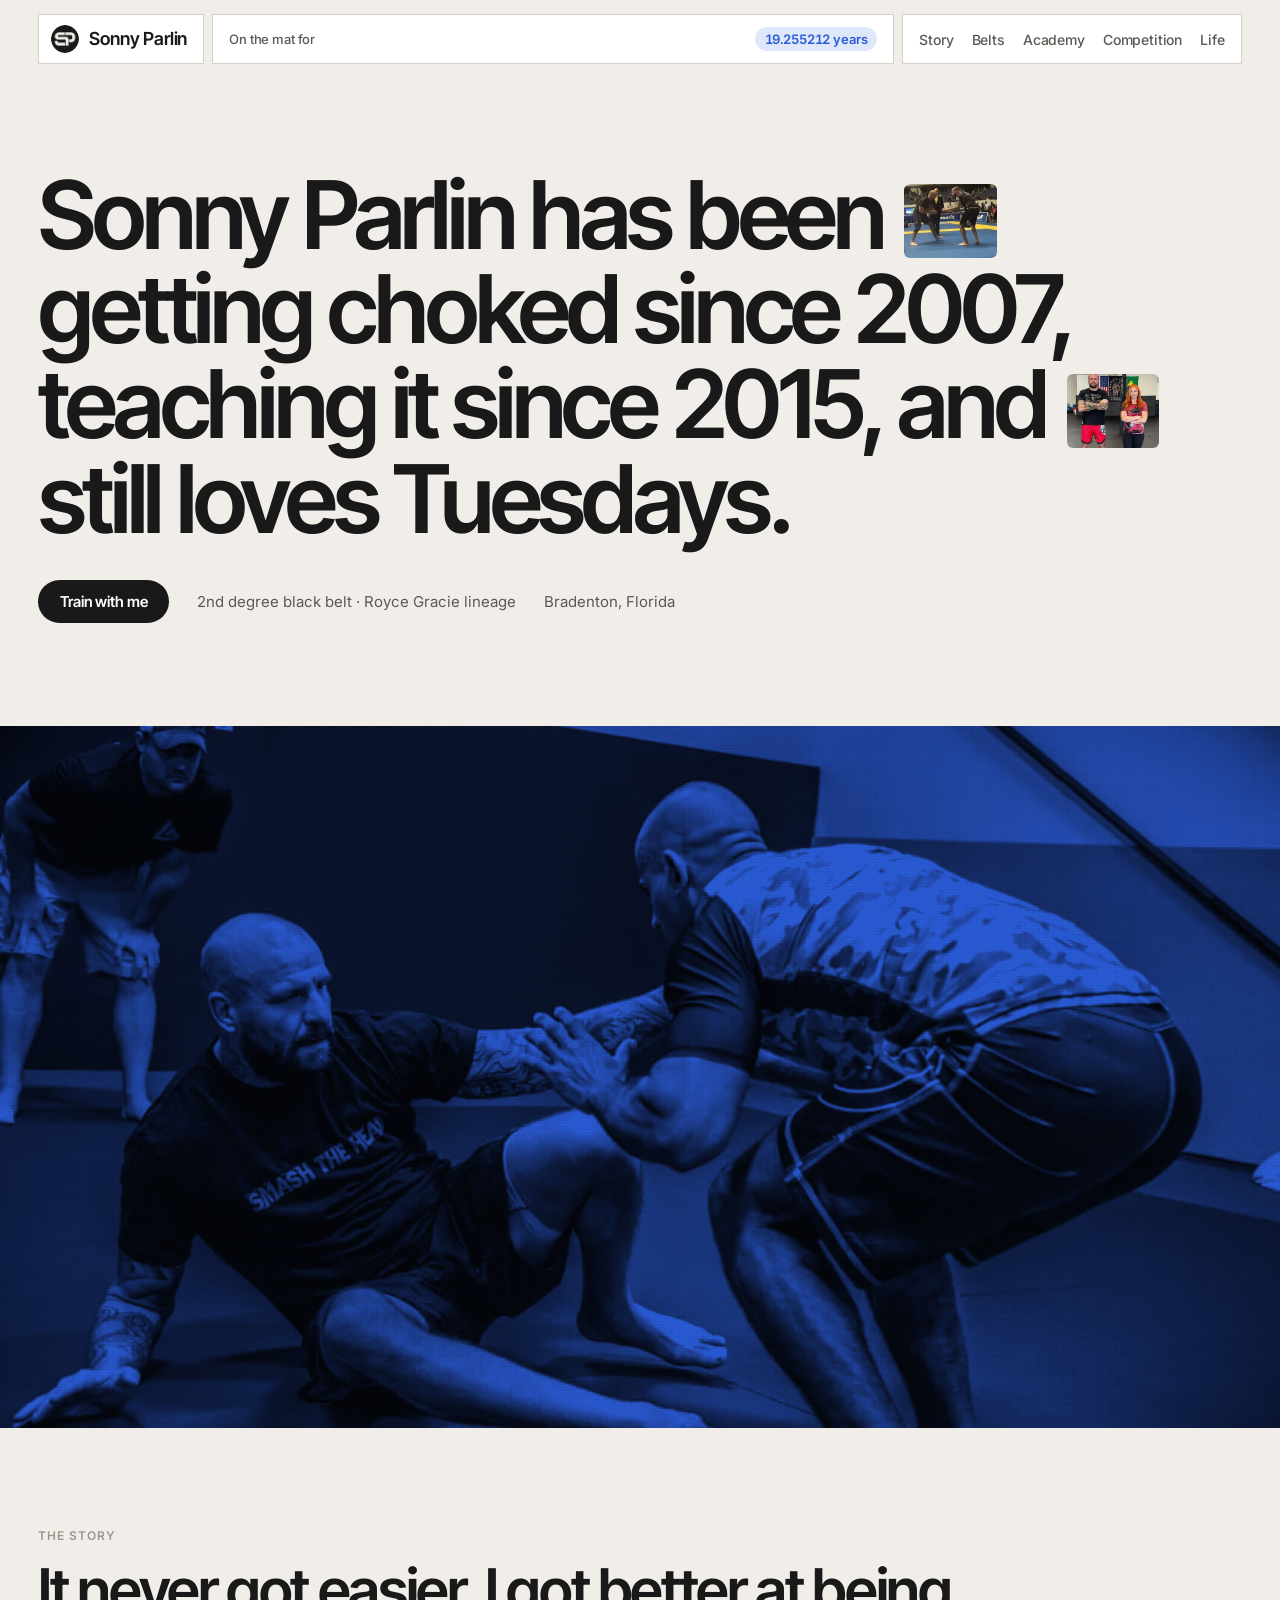
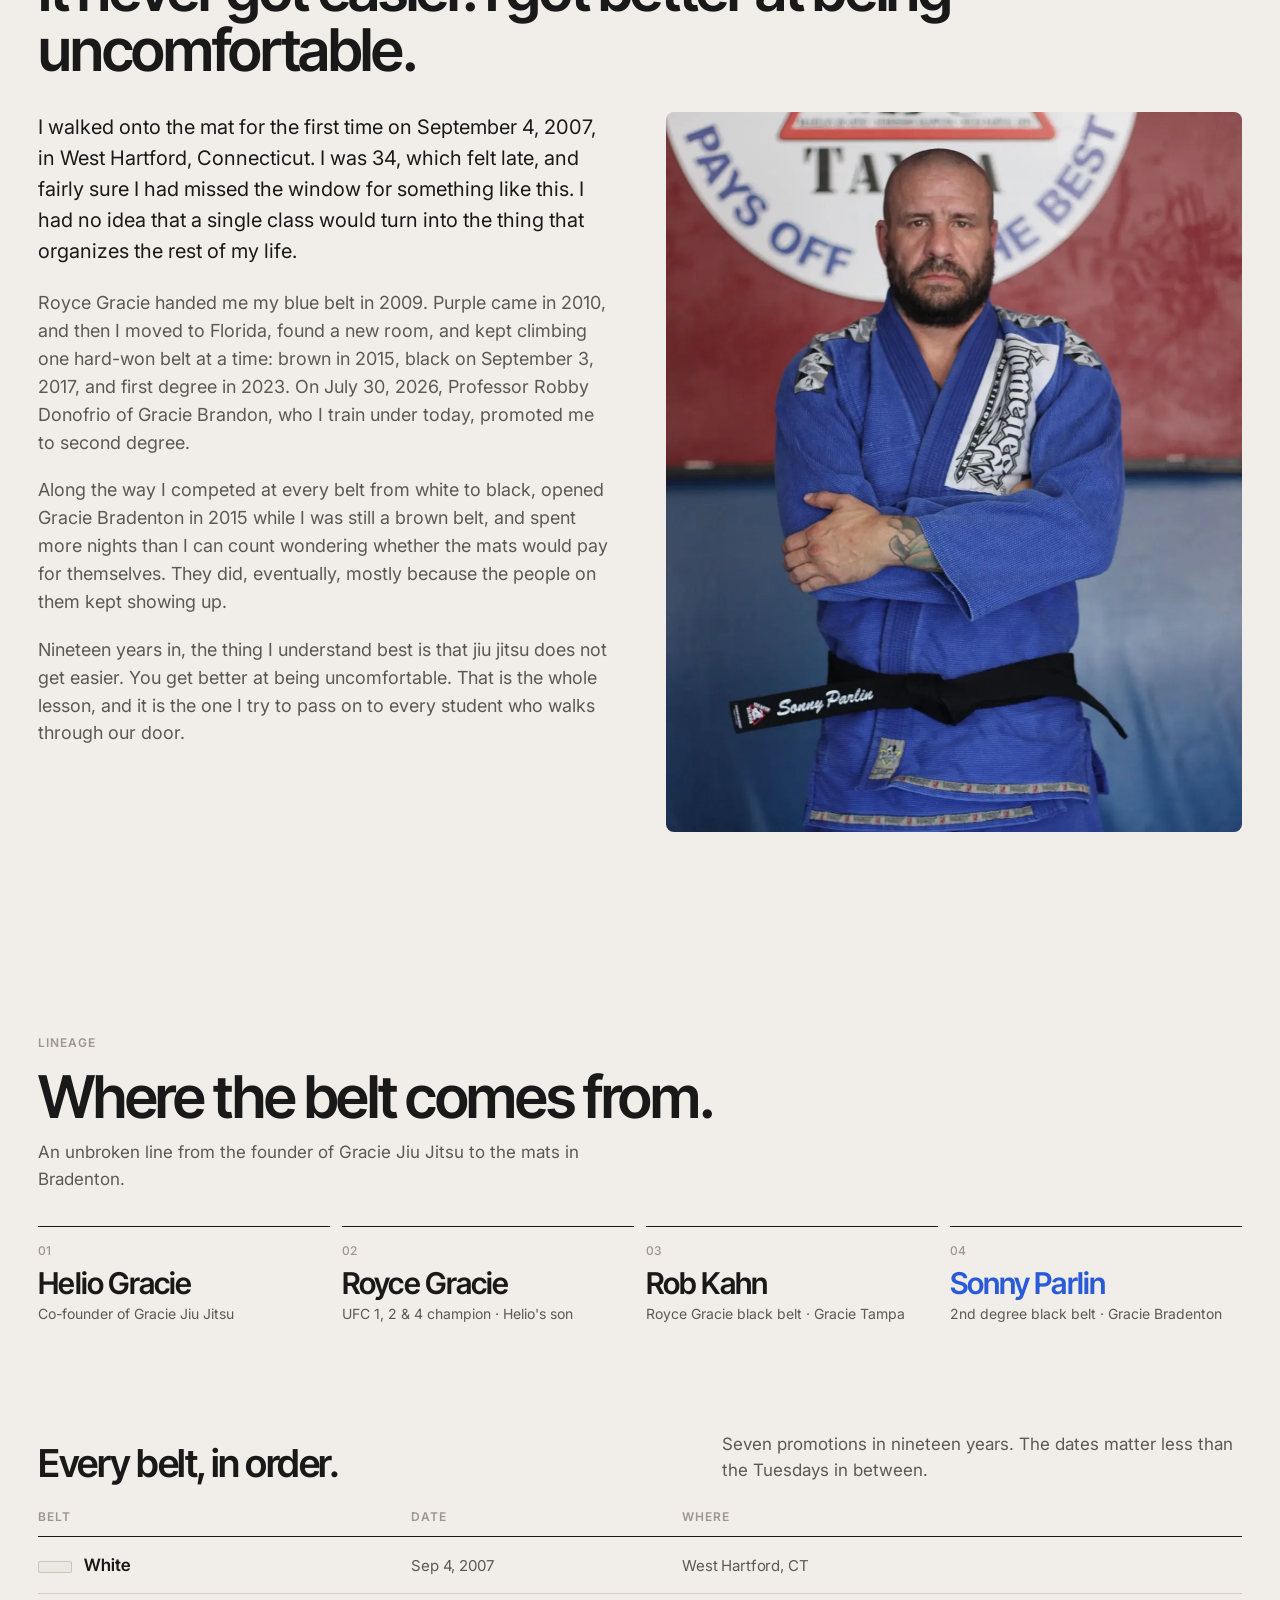
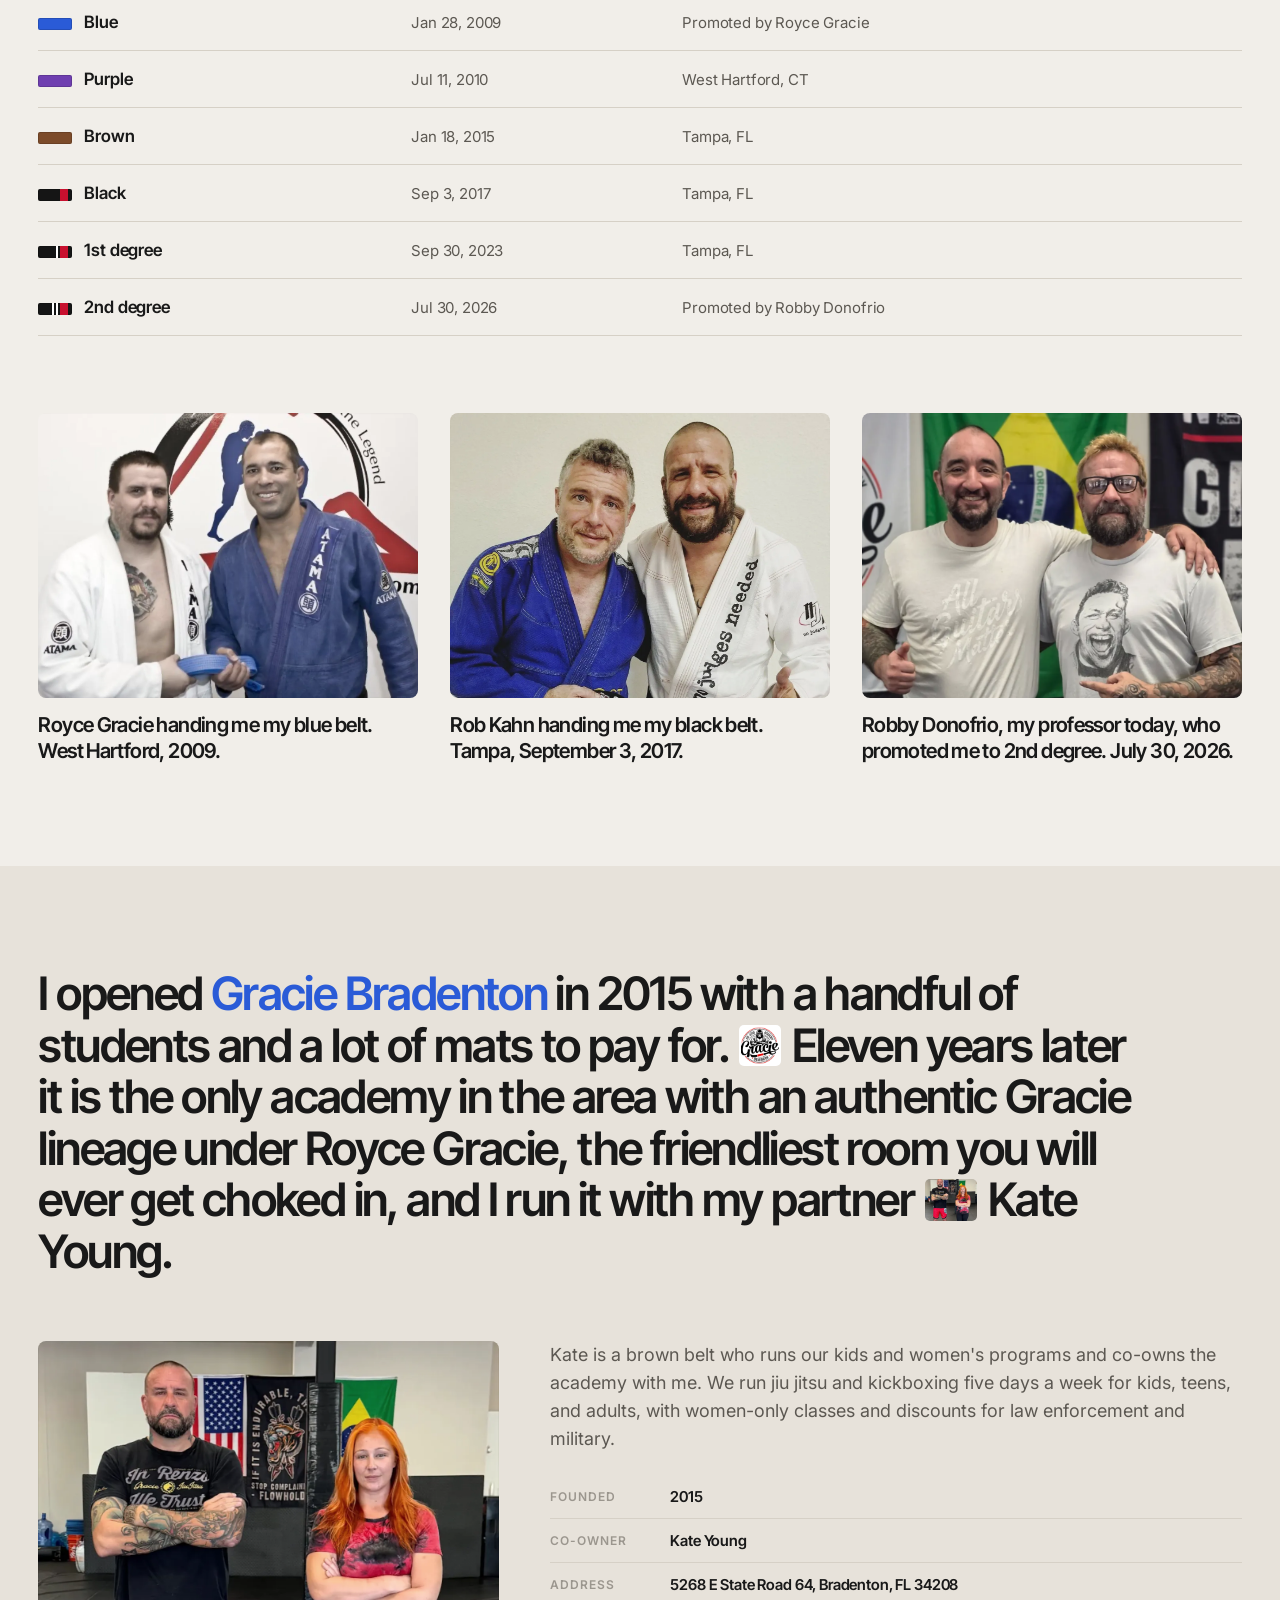
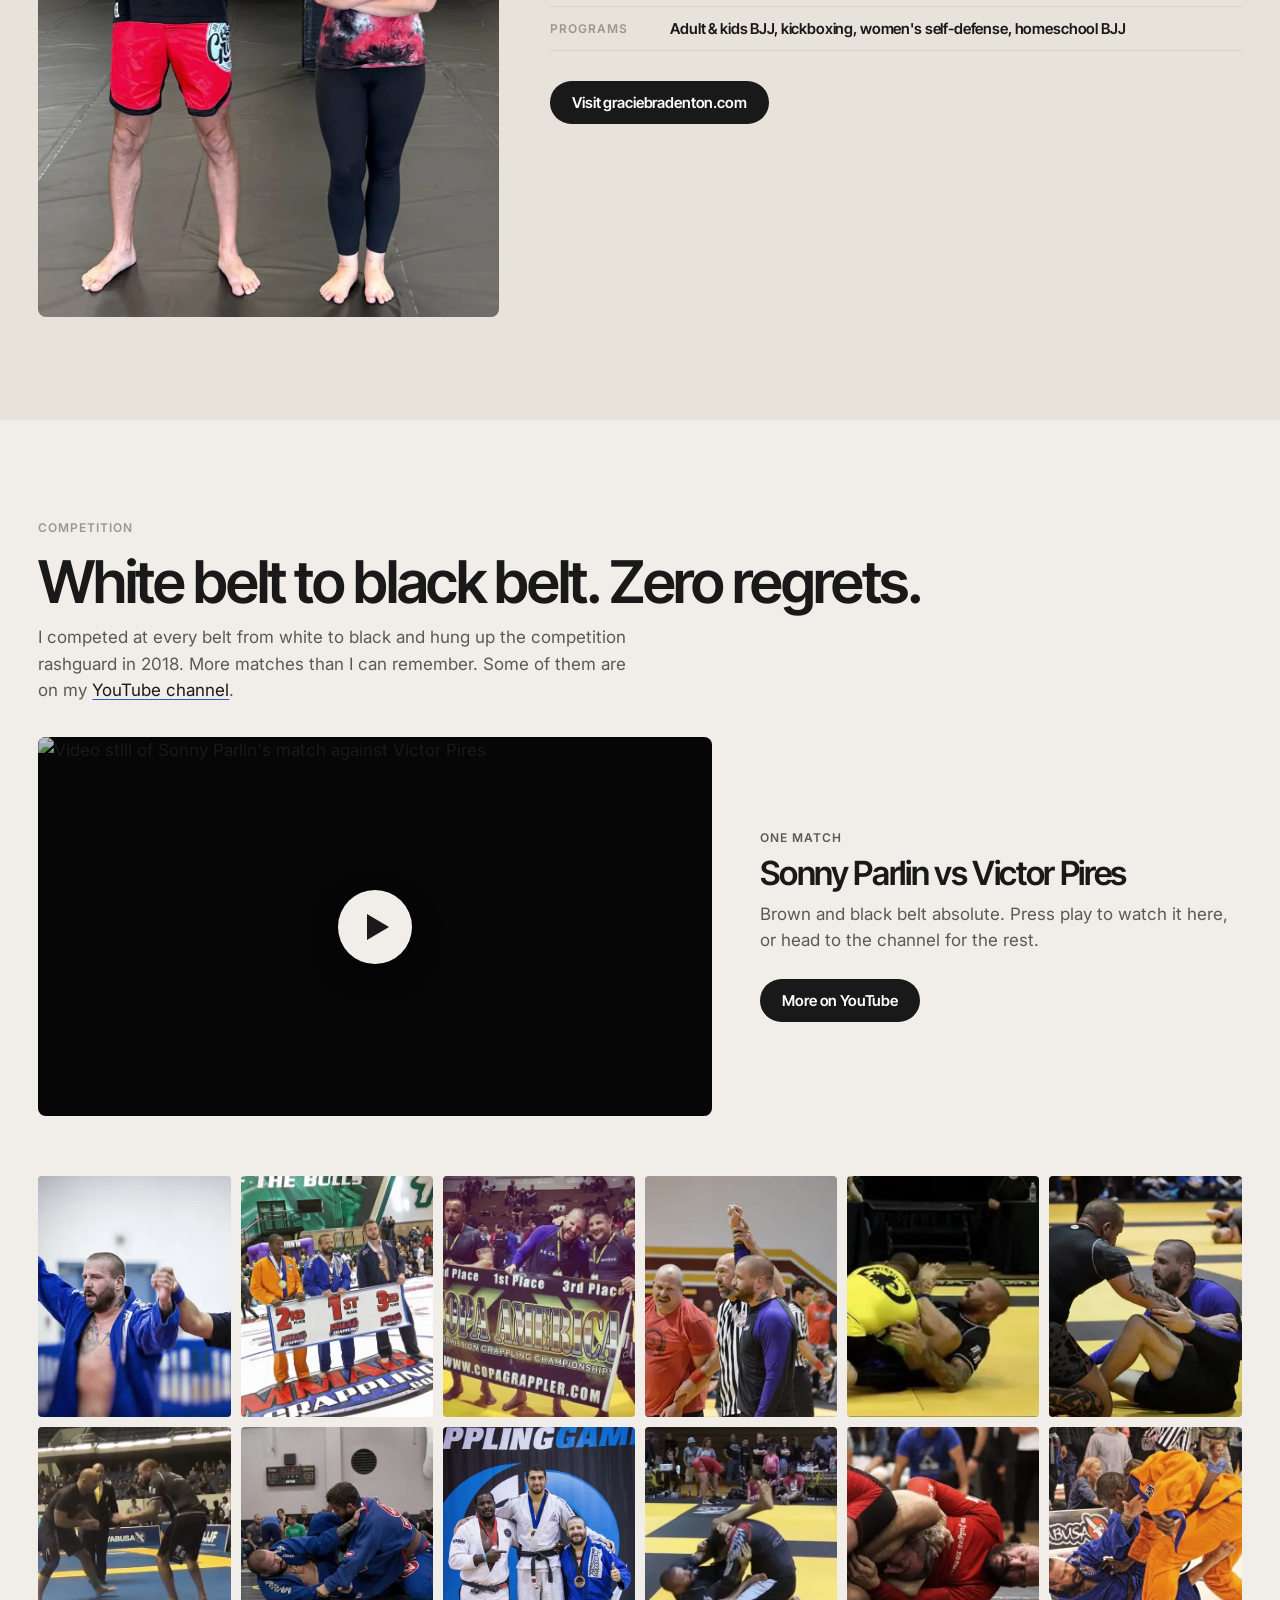
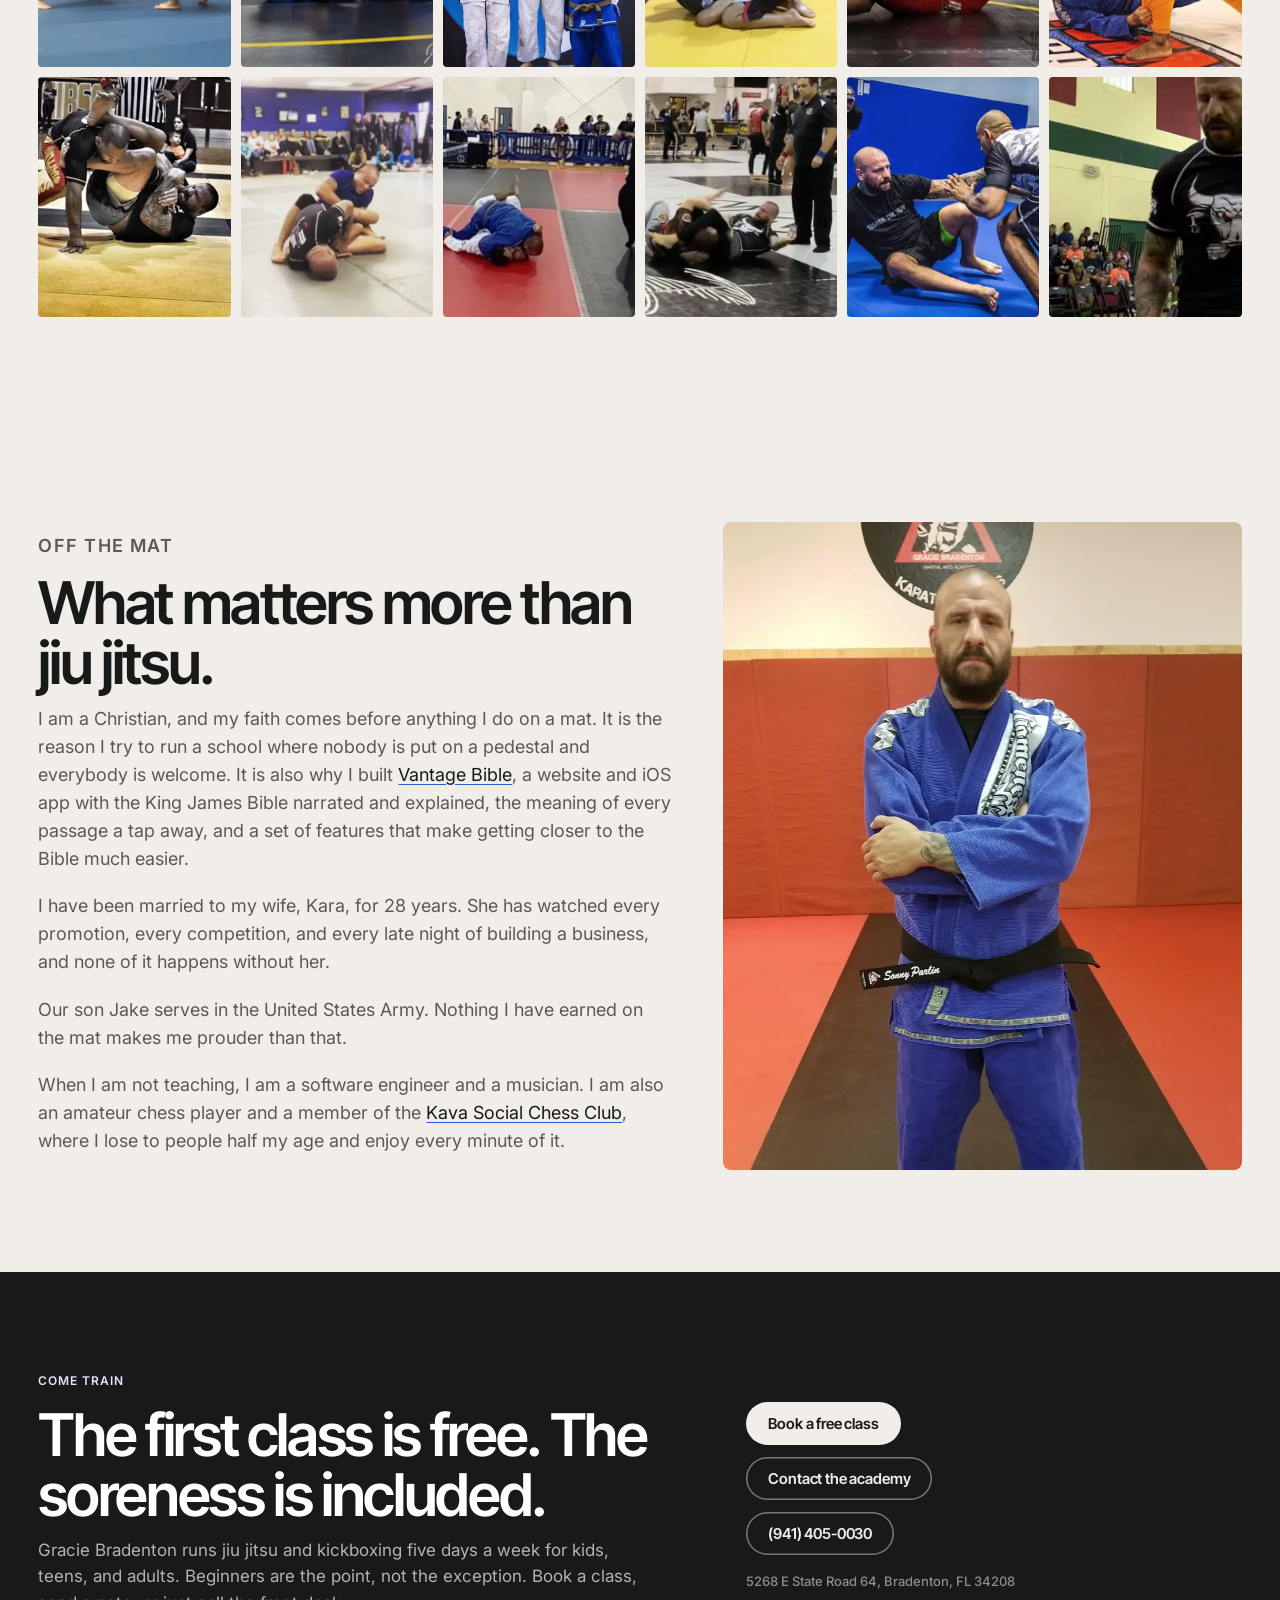
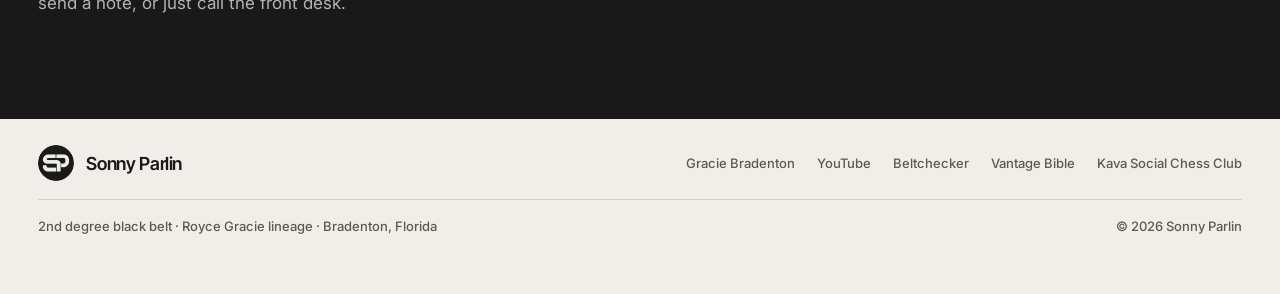
==== index.html @ 1a2be75c "Name Kara in the life section Co-Authored-By: Claude Fable 5.1 <noreply@anthropic.com>" ====
<!DOCTYPE html>
<html lang="en">
<head>
  <meta charset="UTF-8">
  <meta name="viewport" content="width=device-width, initial-scale=1.0">
  <title>Sonny Parlin</title>
  <meta name="description" content="Sonny Parlin, 2nd degree Brazilian Jiu Jitsu black belt in the Royce Gracie lineage, founder of Gracie Bradenton.">
  <meta property="og:type" content="website">
  <meta property="og:url" content="https://sonnyparlin.com/">
  <meta property="og:title" content="Sonny Parlin">
  <meta property="og:description" content="2nd degree BJJ black belt in the Royce Gracie lineage. Founder of Gracie Bradenton.">
  <meta property="og:image" content="https://sonnyparlin.com/img/og-image.png">
  <meta property="og:image:width" content="1200">
  <meta property="og:image:height" content="630">
  <meta property="og:image:alt" content="SP monogram logo">
  <meta name="twitter:card" content="summary_large_image">
  <meta name="twitter:title" content="Sonny Parlin">
  <meta name="twitter:description" content="2nd degree BJJ black belt in the Royce Gracie lineage. Founder of Gracie Bradenton.">
  <meta name="twitter:image" content="https://sonnyparlin.com/img/og-image.png">
  <meta name="theme-color" content="#f1eee9">
  <link rel="canonical" href="https://sonnyparlin.com/">
  <link rel="icon" href="favicon.ico" sizes="32x32">
  <link rel="icon" type="image/png" sizes="32x32" href="img/sp-logo-32.png">
  <link rel="icon" type="image/png" sizes="192x192" href="img/sp-logo-192.png">
  <link rel="apple-touch-icon" sizes="180x180" href="img/sp-logo-180.png">
  <link rel="preconnect" href="https://fonts.googleapis.com">
  <link rel="preconnect" href="https://fonts.gstatic.com" crossorigin>
  <link href="https://fonts.googleapis.com/css2?family=Inter+Tight:wght@500;600;700&family=Inter:wght@400;500;600&display=swap" rel="stylesheet">
  <script type="application/ld+json">
  {
    "@context": "https://schema.org",
    "@type": "Person",
    "name": "Sonny Parlin",
    "url": "https://sonnyparlin.com/",
    "image": "https://sonnyparlin.com/img/portrait-gi-tampa.jpg",
    "jobTitle": "Brazilian Jiu Jitsu black belt and head instructor",
    "description": "2nd degree Brazilian Jiu Jitsu black belt in the Royce Gracie lineage, founder of Gracie Bradenton, software engineer, musician.",
    "address": { "@type": "PostalAddress", "addressLocality": "Bradenton", "addressRegion": "FL", "addressCountry": "US" },
    "worksFor": { "@type": "SportsActivityLocation", "name": "Gracie Bradenton", "url": "https://graciebradenton.com/", "address": { "@type": "PostalAddress", "streetAddress": "5268 E State Road 64", "addressLocality": "Bradenton", "addressRegion": "FL", "postalCode": "34208", "addressCountry": "US" } },
    "knowsAbout": ["Brazilian Jiu Jitsu", "Gracie Jiu Jitsu", "Self-defense", "Software engineering", "Chess"],
    "sameAs": ["https://www.youtube.com/sonnyparlin", "https://www.beltchecker.com/profile.php?id=3134", "https://graciebradenton.com/", "https://vantagebible.com/", "https://github.com/sonnyparlin"]
  }
  </script>
  <link rel="stylesheet" href="style.css">
</head>
<body>
<a class="skip" href="#story">Skip to content</a>

<header class="nav">
  <a href="#top" class="cell name"><img class="mark" src="img/sp-logo.png" alt="" width="28" height="28">Sonny Parlin</a>
  <div class="cell live"><b>On the mat for</b><span id="live" data-since="2007-09-04">19 years</span></div>
  <nav class="cell menu" aria-label="Sections">
    <a href="#story" data-sec="story">Story</a>
    <a href="#lineage" data-sec="lineage">Belts</a>
    <a href="#academy" data-sec="academy">Academy</a>
    <a href="#competition" data-sec="competition">Competition</a>
    <a href="#life" data-sec="life">Life</a>
  </nav>
</header>

<main id="top">

  <!-- HERO -->
  <section class="wrap hero">
    <h1>
      Sonny Parlin has been
      <img class="inl" src="img/thumbs/inline-comp-ibjjf-standing.webp" alt="" aria-hidden="true">
      getting choked since 2007, teaching it since 2015, and
      <img class="inl" src="img/thumbs/inline-sonny-kate.webp" alt="" aria-hidden="true" style="object-position:50% 20%">
      still loves Tuesdays.
    </h1>
    <div class="meta">
      <a class="pill" href="https://graciebradenton.com" target="_blank" rel="noopener">Train with me</a>
      <span>2nd degree black belt · Royce Gracie lineage</span>
      <span>Bradenton, Florida</span>
    </div>
  </section>

  <!-- WASH -->
  <div class="wash">
    <picture>
      <source srcset="img/webp/comp-seated-guard-drill.webp" type="image/webp">
      <img src="img/comp-seated-guard-drill.jpg" alt="Sonny Parlin playing seated guard against a standing training partner on blue mats">
    </picture>
  </div>

  <!-- STORY -->
  <section id="story" class="wrap sec story">
    <div class="story-head">
      <p class="kicker">The story</p>
      <h2>It never got easier. I got better at being uncomfortable.</h2>
    </div>
    <div class="story-body">
      <p>
        I walked onto the mat for the first time on September 4, 2007, in West Hartford, Connecticut.
        I was 34, which felt late, and fairly sure I had missed the window for something like this.
        I had no idea that a single class would turn into the thing that organizes the rest of my life.
      </p>
      <p>
        Royce Gracie handed me my blue belt in 2009. Purple came in 2010, and then I moved to Florida,
        found a new room, and kept climbing one hard-won belt at a time: brown in 2015, black on September 3, 2017,
        and first degree in 2023. On July 30, 2026, Professor Robby Donofrio of Gracie Brandon, who I train under today,
        promoted me to second degree.
      </p>
      <p>
        Along the way I competed at every belt from white to black, opened Gracie Bradenton in 2015 while I was still
        a brown belt, and spent more nights than I can count wondering whether the mats would pay for themselves.
        They did, eventually, mostly because the people on them kept showing up.
      </p>
      <p>
        Nineteen years in, the thing I understand best is that jiu jitsu does not get easier. You get better at being
        uncomfortable. That is the whole lesson, and it is the one I try to pass on to every student who walks through our door.
      </p>
    </div>
    <figure class="story-photo">
      <picture>
        <source srcset="img/webp/portrait-gi-tampa.webp" type="image/webp">
        <img src="img/portrait-gi-tampa.jpg" alt="Sonny Parlin standing in a blue gi with arms crossed, wearing a black belt embroidered with his name" loading="lazy">
      </picture>
    </figure>
  </section>

  <!-- LINEAGE + BELTS -->
  <section id="lineage" class="wrap sec">
    <p class="kicker">Lineage</p>
    <h2>Where the belt comes from.</h2>
    <p class="lead">An unbroken line from the founder of Gracie Jiu Jitsu to the mats in Bradenton.</p>
    <ol class="chain">
      <li><span class="n">01</span><b>Helio Gracie</b><span>Co-founder of Gracie Jiu Jitsu</span></li>
      <li><span class="n">02</span><b>Royce Gracie</b><span>UFC 1, 2 &amp; 4 champion · Helio's son</span></li>
      <li><span class="n">03</span><b>Rob Kahn</b><span>Royce Gracie black belt · Gracie Tampa</span></li>
      <li class="me"><span class="n">04</span><b>Sonny Parlin</b><span>2nd degree black belt · Gracie Bradenton</span></li>
    </ol>

    <div class="belts">
      <div class="belts-head">
        <h3>Every belt, in order.</h3>
        <p>Seven promotions in nineteen years. The dates matter less than the Tuesdays in between.</p>
      </div>
      <table class="tbl">
        <thead><tr><th>Belt</th><th>Date</th><th class="hide">Where</th></tr></thead>
        <tbody>
          <tr><td><i class="sw" style="background:#ebe8e1"></i>White</td><td class="dim">Sep 4, 2007</td><td class="dim hide">West Hartford, CT</td></tr>
          <tr><td><i class="sw" style="background:#2a5bd7"></i>Blue</td><td class="dim">Jan 28, 2009</td><td class="dim hide">Promoted by Royce Gracie</td></tr>
          <tr><td><i class="sw" style="background:#6f3fb0"></i>Purple</td><td class="dim">Jul 11, 2010</td><td class="dim hide">West Hartford, CT</td></tr>
          <tr><td><i class="sw" style="background:#7c4b2a"></i>Brown</td><td class="dim">Jan 18, 2015</td><td class="dim hide">Tampa, FL</td></tr>
          <tr><td><i class="sw k" style="background:#151515"></i>Black</td><td class="dim">Sep 3, 2017</td><td class="dim hide">Tampa, FL</td></tr>
          <tr><td><i class="sw k k1" style="background:#151515"></i>1st degree</td><td class="dim">Sep 30, 2023</td><td class="dim hide">Tampa, FL</td></tr>
          <tr><td><i class="sw k k2" style="background:#151515"></i>2nd degree</td><td class="dim">Jul 30, 2026</td><td class="dim hide">Promoted by Robby Donofrio</td></tr>
        </tbody>
      </table>
    </div>

    <div class="profs">
      <figure class="prof">
        <picture>
          <source srcset="img/webp/royce-blue-belt.webp" type="image/webp">
          <img src="img/royce-blue-belt.jpg" alt="A young Sonny Parlin in a white gi receiving his blue belt from Royce Gracie" loading="lazy">
        </picture>
        <figcaption>Royce Gracie handing me my blue belt. West Hartford, 2009.</figcaption>
      </figure>
      <figure class="prof">
        <picture>
          <source srcset="img/webp/rob-black-belt.webp" type="image/webp">
          <img src="img/rob-black-belt.jpg" alt="Rob Kahn in a blue gi handing Sonny Parlin his black belt" loading="lazy" decoding="async" style="object-position:50% 0%">
        </picture>
        <figcaption>Rob Kahn handing me my black belt. Tampa, September 3, 2017.</figcaption>
      </figure>
      <figure class="prof">
        <picture>
          <source srcset="img/webp/black-belts.webp" type="image/webp">
          <img src="img/black-belts.jpg" alt="Sonny Parlin with his professor, Robby Donofrio, in front of a Brazilian flag" loading="lazy" decoding="async" style="object-position:50% 6%">
        </picture>
        <figcaption>Robby Donofrio, my professor today, who promoted me to 2nd degree. July 30, 2026.</figcaption>
      </figure>
    </div>
  </section>

  <!-- ACADEMY -->
  <section id="academy" class="wrap sec academy">
    <p class="big">
      I opened <em>Gracie Bradenton</em> in 2015 with a handful of students and a lot of mats to pay for.
      <img class="inl logo" src="img/gracie-bradenton-logo.png" alt="Gracie Bradenton logo">
      Eleven years later it is the only academy in the area with an authentic Gracie lineage under Royce Gracie,
      the friendliest room you will ever get choked in, and I run it with my partner
      <img class="inl" src="img/thumbs/inline-sonny-kate.webp" alt="" aria-hidden="true" style="object-position:72% 20%">
      Kate Young.
    </p>
    <div class="academy-grid">
      <figure class="academy-photo">
        <picture>
          <source srcset="img/webp/sonny-kate.webp" type="image/webp">
          <img src="img/sonny-kate.jpg" alt="Sonny Parlin and Kate Young standing with arms crossed on the mats at Gracie Bradenton" loading="lazy">
        </picture>
      </figure>
      <div class="academy-copy">
        <p>
          Kate is a brown belt who runs our kids and women's programs and co-owns the academy with me.
          We run jiu jitsu and kickboxing five days a week for kids, teens, and adults,
          with women-only classes and discounts for law enforcement and military.
        </p>
        <table class="tbl facts">
          <tbody>
            <tr><td class="dim">Founded</td><td>2015</td></tr>
            <tr><td class="dim">Co-owner</td><td>Kate Young</td></tr>
            <tr><td class="dim">Address</td><td>5268 E State Road 64, Bradenton, FL 34208</td></tr>
            <tr><td class="dim">Programs</td><td>Adult &amp; kids BJJ, kickboxing, women's self-defense, homeschool BJJ</td></tr>
          </tbody>
        </table>
        <a class="pill" href="https://graciebradenton.com" target="_blank" rel="noopener">Visit graciebradenton.com</a>
      </div>
    </div>
  </section>

  <!-- COMPETITION -->
  <section id="competition" class="wrap sec">
    <p class="kicker">Competition</p>
    <h2>White belt to black belt. Zero regrets.</h2>
    <p class="lead">
      I competed at every belt from white to black and hung up the competition rashguard in 2018.
      More matches than I can remember. Some of them are on my
      <a href="https://www.youtube.com/sonnyparlin" target="_blank" rel="noopener">YouTube channel</a>.
    </p>
    <div class="match">
      <div class="video" data-id="6ORyGXbrQuU">
        <img src="https://i.ytimg.com/vi/6ORyGXbrQuU/hqdefault.jpg" alt="Video still of Sonny Parlin's match against Victor Pires" loading="lazy" decoding="async">
        <button class="play" type="button" aria-label="Play: Sonny Parlin vs Victor Pires"><span></span></button>
      </div>
      <div class="match-copy">
        <p class="kicker">One match</p>
        <h3>Sonny Parlin vs Victor Pires</h3>
        <p>Brown and black belt absolute. Press play to watch it here, or head to the channel for the rest.</p>
        <a class="pill" href="https://www.youtube.com/sonnyparlin" target="_blank" rel="noopener">More on YouTube</a>
      </div>
    </div>
    <div class="cards">
      <button class="card" data-full="img/comp-gi-win.jpg"><img src="img/thumbs/comp-gi-win.webp" alt="Sonny Parlin raising both arms as the referee lifts his hand after a gi match win" loading="lazy" decoding="async" style="object-position:35% 30%"></button>
      <button class="card" data-full="img/comp-first-place.jpg"><img src="img/thumbs/comp-first-place.webp" alt="Sonny Parlin standing in first place on the podium at an MMAC Grappling tournament in a blue gi" loading="lazy" decoding="async" style="object-position:48% 30%"></button>
      <button class="card" data-full="img/comp-copa-banner.jpg"><img src="img/thumbs/comp-copa-banner.webp" alt="Sonny Parlin in first place holding the Copa America Submission Grappling Championships banner with the other medalists" loading="lazy" decoding="async" style="object-position:50% 40%"></button>
      <button class="card" data-full="img/comp-hand-raised.jpg"><img src="img/thumbs/comp-hand-raised.webp" alt="Referee raising Sonny Parlin's hand after a win" loading="lazy"></button>
      <button class="card" data-full="img/comp-flo-stream.jpg"><img src="img/thumbs/comp-flo-stream.webp" alt="Broadcast still of Sonny Parlin grappling at the Grappling Pro Championship" loading="lazy" decoding="async" style="object-position:72% 50%"></button>
      <button class="card" data-full="img/comp-seated-guard.jpg"><img src="img/thumbs/comp-seated-guard.webp" alt="Sonny Parlin playing seated guard against a standing opponent" loading="lazy"></button>
      <button class="card" data-full="img/comp-ibjjf-standing.jpg"><img src="img/thumbs/comp-ibjjf-standing.webp" alt="Sonny Parlin squaring up with an opponent at an IBJJF no-gi tournament" loading="lazy"></button>
      <button class="card" data-full="img/comp-gi-match.jpg"><img src="img/thumbs/comp-gi-match.webp" alt="Gi match with both competitors in blue gis" loading="lazy"></button>
      <button class="card" data-full="img/comp-podium.jpg"><img src="img/thumbs/comp-podium.webp" alt="Sonny Parlin on the podium with a bronze medal at the Grappling Games, giving a thumbs up in a blue gi" loading="lazy" decoding="async" style="object-position:70% 25%"></button>
      <button class="card" data-full="img/comp-copa-guard.jpg"><img src="img/thumbs/comp-copa-guard.webp" alt="Sonny Parlin attacking from guard at the Copa Grappling tournament" loading="lazy"></button>
      <button class="card" data-full="img/comp-barra-scramble.jpg"><img src="img/thumbs/comp-barra-scramble.webp" alt="Sonny Parlin in a red rashguard locked up in a scramble with a Gracie Barra competitor" loading="lazy" decoding="async" style="object-position:86% 55%"></button>
      <button class="card" data-full="img/comp-gi-orange-guard.jpg"><img src="img/thumbs/comp-gi-orange-guard.webp" alt="Sonny Parlin in a blue gi playing guard against an opponent in an orange gi" loading="lazy" decoding="async" style="object-position:35% 60%"></button>
      <button class="card" data-full="img/comp-lake-gibson-guard.jpg"><img src="img/thumbs/comp-lake-gibson-guard.webp" alt="Sonny Parlin attacking from guard in a no-gi match at Lake Gibson" loading="lazy" decoding="async" style="object-position:50% 45%"></button>
      <button class="card" data-full="img/comp-in-house-top.jpg"><img src="img/thumbs/comp-in-house-top.webp" alt="Sonny Parlin working from the top in an in-house tournament in front of a crowd of students" loading="lazy" decoding="async" style="object-position:50% 60%"></button>
      <button class="card" data-full="img/comp-gi-side-control.jpg"><img src="img/thumbs/comp-gi-side-control.webp" alt="Sonny Parlin in a blue gi pinning an opponent on a red mat at a gi tournament" loading="lazy" decoding="async" style="object-position:45% 75%"></button>
      <button class="card" data-full="img/comp-nogi-leg-entangle.jpg"><img src="img/thumbs/comp-nogi-leg-entangle.webp" alt="Sonny Parlin in a black rashguard attacking a leg entanglement in a no-gi match" loading="lazy" decoding="async" style="object-position:60% 60%"></button>
      <button class="card" data-full="img/comp-seated-guard-drill.jpg"><img src="img/thumbs/comp-seated-guard-drill.webp" alt="Sonny Parlin playing seated guard against a standing training partner on blue mats" loading="lazy" decoding="async" style="object-position:30% 50%"></button>
      <button class="card" data-full="img/comp-walkout.jpg"><img src="img/thumbs/comp-walkout.webp" alt="Sonny Parlin walking to the mat in a black rashguard" loading="lazy"></button>
    </div>
  </section>

  <!-- LIFE -->
  <section id="life" class="wrap sec life">
    <div>
      <p class="kicker">Off the mat</p>
      <h2>What matters more than jiu jitsu.</h2>
      <p>
        I am a Christian, and my faith comes before anything I do on a mat. It is the reason
        I try to run a school where nobody is put on a pedestal and everybody is welcome.
        It is also why I built <a href="https://vantagebible.com" target="_blank" rel="noopener">Vantage Bible</a>,
        a website and iOS app with the King James Bible narrated and explained, the meaning of every passage a tap away,
        and a set of features that make getting closer to the Bible much easier.
      </p>
      <p>
        I have been married to my wife, Kara, for 28 years. She has watched every promotion, every competition,
        and every late night of building a business, and none of it happens without her.
      </p>
      <p>
        Our son Jake serves in the United States Army. Nothing I have earned on the mat makes me prouder than that.
      </p>
      <p>
        When I am not teaching, I am a software engineer and a musician. I am also an amateur chess player and
        a member of the <a href="https://kavasocialchessclub.com/" target="_blank" rel="noopener">Kava Social Chess Club</a>,
        where I lose to people half my age and enjoy every minute of it.
      </p>
    </div>
    <figure class="life-photo">
      <picture>
        <source srcset="img/webp/portrait-gi-kickin-it.webp" type="image/webp">
        <img src="img/portrait-gi-kickin-it.jpg" alt="Sonny Parlin standing on the mat in a blue gi and black belt" loading="lazy">
      </picture>
    </figure>
  </section>

  <!-- TRAIN -->
  <section id="train" class="train">
    <div class="wrap train-inner">
      <div>
        <p class="kicker">Come train</p>
        <h2>The first class is free. The soreness is included.</h2>
        <p class="lead">Gracie Bradenton runs jiu jitsu and kickboxing five days a week for kids, teens, and adults.
          Beginners are the point, not the exception. Book a class, send a note, or just call the front desk.</p>
      </div>
      <ul class="train-links">
        <li><a class="pill" href="https://graciebradenton.com/schedule" target="_blank" rel="noopener">Book a free class</a></li>
        <li><a class="pill ghost" href="https://graciebradenton.com/request-info-about-jiu-jitsu-classes-gracie-bradenton" target="_blank" rel="noopener">Contact the academy</a></li>
        <li><a class="pill ghost" href="tel:+19414050030">(941) 405-0030</a></li>
        <li class="train-addr">5268 E State Road 64, Bradenton, FL 34208</li>
      </ul>
    </div>
  </section>

</main>

<footer class="wrap foot">
  <div class="foot-row">
    <span class="foot-name"><img class="mark" src="img/sp-logo.png" alt="SP monogram" width="36" height="36" loading="lazy">Sonny Parlin</span>
    <ul class="foot-links">
      <li><a href="https://graciebradenton.com" target="_blank" rel="noopener">Gracie Bradenton</a></li>
      <li><a href="https://www.youtube.com/sonnyparlin" target="_blank" rel="noopener">YouTube</a></li>
      <li><a href="https://www.beltchecker.com/profile.php?id=3134" target="_blank" rel="noopener">Beltchecker</a></li>
      <li><a href="https://vantagebible.com" target="_blank" rel="noopener">Vantage Bible</a></li>
      <li><a href="https://kavasocialchessclub.com/" target="_blank" rel="noopener">Kava Social Chess Club</a></li>
    </ul>
  </div>
  <div class="foot-row dim">
    <span>2nd degree black belt · Royce Gracie lineage · Bradenton, Florida</span>
    <span>© <span id="year">2026</span> Sonny Parlin</span>
  </div>
</footer>

<dialog id="lightbox" class="lightbox" aria-label="Photo viewer">
  <button class="lightbox-close" type="button" aria-label="Close">×</button>
  <button class="lightbox-nav prev" type="button" aria-label="Previous photo">‹</button>
  <img id="lightbox-img" src="" alt="">
  <button class="lightbox-nav next" type="button" aria-label="Next photo">›</button>
  <p id="lightbox-count" class="lightbox-count"></p>
</dialog>

<script src="site.js"></script>
</body>
</html>
---- style.css ----
/* ============================================================
   Sonny Parlin — Mat White
   ============================================================ */

:root {
  --bg: #f1eee9;
  --bg-2: #e7e2da;
  --ink: #191919;
  --ink-2: #5c5852;
  --ink-3: #9b968e;
  --blue: #2a5bd7;
  --blue-2: #dfe7fb;
  --line: #d6d0c6;
  --head: "Inter Tight", "Inter", -apple-system, BlinkMacSystemFont, "Segoe UI", sans-serif;
  --body: "Inter", -apple-system, BlinkMacSystemFont, "Segoe UI", Roboto, sans-serif;
  --max: 1360px;
  --gutter: clamp(16px, 3vw, 40px);
}

* { box-sizing: border-box; }
html { scroll-behavior: smooth; }
body {
  margin: 0;
  background: var(--bg);
  color: var(--ink);
  font: 400 17px/1.55 var(--body);
  -webkit-font-smoothing: antialiased;
  overflow-x: hidden;
}
img { display: block; max-width: 100%; height: auto; }
picture { display: contents; }
a { color: inherit; }
figure { margin: 0; }
p { margin: 0 0 1.1em; }
p:last-child { margin-bottom: 0; }
h1, h2, h3 { font-family: var(--head); font-weight: 600; letter-spacing: -0.04em; margin: 0; }
h2 { font-size: clamp(34px, 4.6vw, 64px); line-height: 1.02; margin-bottom: 12px; max-width: 900px; }
h3 { font-size: clamp(26px, 3vw, 40px); line-height: 1.05; }
.wrap { max-width: var(--max); margin: 0 auto; padding-left: var(--gutter); padding-right: var(--gutter); }
.sec { padding-top: clamp(60px, 8vw, 120px); padding-bottom: clamp(60px, 8vw, 120px); }
.kicker { font: 600 12px/1 var(--body); letter-spacing: 0.08em; text-transform: uppercase; color: var(--ink-3); margin: 0 0 18px; }
.lead { color: var(--ink-2); max-width: 600px; margin: 0 0 34px; font-size: 17px; }
.lead a, .life a { color: var(--ink); text-decoration-color: var(--blue); text-underline-offset: 3px; }
.dim { color: var(--ink-2); }

.pill {
  display: inline-block;
  background: var(--ink);
  color: #fff;
  text-decoration: none;
  font: 600 15px/1 var(--head);
  letter-spacing: -0.01em;
  padding: 14px 22px;
  border-radius: 999px;
  transition: background 0.15s ease;
}
.pill:hover { background: var(--blue); }
.pill.ghost { background: transparent; color: var(--ink); box-shadow: inset 0 0 0 1.5px var(--ink); }
.pill.ghost:hover { background: var(--ink); color: #fff; }

/* inline photo inside a sentence */
.inl {
  display: inline-block;
  height: 0.78em;
  aspect-ratio: 5 / 4;
  object-fit: cover;
  vertical-align: -0.1em;
  border-radius: 6px;
  margin: 0 0.06em;
  filter: saturate(0.9);
}
.inl.logo { aspect-ratio: 1; border-radius: 50%; background: #fff; padding: 2px; height: 0.9em; }

/* ---------- Skip link ---------- */
.skip { position: absolute; left: 16px; top: -60px; z-index: 100; background: var(--ink); color: #fff; padding: 10px 16px; border-radius: 999px; font: 600 14px var(--body); text-decoration: none; }
.skip:focus { top: 12px; }

/* ---------- Nav ---------- */
.nav {
  position: sticky;
  top: 0;
  z-index: 30;
  background: var(--bg);
  padding: 14px var(--gutter);
  display: grid;
  grid-template-columns: auto 1fr auto;
  gap: 8px;
  align-items: stretch;
}
.cell {
  border: 1px solid var(--line);
  background: #fff;
  padding: 10px 16px;
  display: flex;
  align-items: center;
  gap: 12px;
  font: 600 15px/1 var(--head);
  letter-spacing: -0.01em;
  text-decoration: none;
}
.cell.name { font-size: 18px; gap: 10px; padding-left: 12px; }
.mark { width: 28px; height: 28px; border-radius: 50%; flex: 0 0 auto; }
.cell.live { justify-content: space-between; }
.cell.live b { font: 500 13px var(--body); color: var(--ink-2); }
.cell.live span {
  background: var(--blue-2);
  color: var(--blue);
  padding: 4px 10px;
  border-radius: 999px;
  font: 600 13px var(--body);
  font-variant-numeric: tabular-nums;
  white-space: nowrap;
}
.cell.menu { gap: 18px; }
.cell.menu a { text-decoration: none; font: 500 14px var(--body); color: var(--ink-2); white-space: nowrap; }
.cell.menu a:hover, .cell.menu a.on { color: var(--ink); }
.cell.menu a.on { text-decoration: underline; text-decoration-color: var(--blue); text-underline-offset: 5px; text-decoration-thickness: 2px; }
@media (max-width: 820px) {
  .nav { grid-template-columns: 1fr auto; padding: 10px var(--gutter); }
  .cell.live { display: none; }
  .cell { padding: 9px 12px; }
  .cell.menu { gap: 10px; }
  .cell.menu a { font-size: 12px; }
  .cell.name { font-size: 16px; }
}
@media (max-width: 400px) {
  .nav { grid-template-columns: 1fr; }
  .cell.menu { justify-content: space-between; gap: 6px; }
}

/* ---------- Hero ---------- */
.hero { padding-top: clamp(40px, 7vw, 110px); padding-bottom: clamp(30px, 4vw, 60px); }
.hero h1 { font-size: clamp(42px, 7.4vw, 112px); line-height: 1.0; letter-spacing: -0.045em; max-width: 1200px; }
.hero .meta { margin-top: 34px; display: flex; flex-wrap: wrap; gap: 14px 28px; align-items: center; color: var(--ink-2); font-size: 15px; }

/* ---------- Wash ---------- */
.wash { position: relative; margin: clamp(30px, 4vw, 60px) 0 0; height: min(78vh, 720px); overflow: hidden; background: var(--blue); }
.wash img { width: 100%; height: 100%; object-fit: cover; object-position: 22% 40%; filter: grayscale(1) contrast(1.15) brightness(1.05); mix-blend-mode: multiply; opacity: 0.95; }
.wash::after { content: ""; position: absolute; inset: 0; background-image: radial-gradient(rgba(0,0,0,0.12) 1px, transparent 1.2px); background-size: 3px 3px; pointer-events: none; opacity: 0.5; }
@media (max-width: 640px) { .wash { height: min(60vh, 460px); } }

/* ---------- Story ---------- */
.story { display: grid; grid-template-columns: 1fr 1fr; gap: 20px clamp(24px, 4vw, 60px); align-items: start; }
.story-head { grid-column: 1 / -1; }
.story-head h2 { max-width: 1000px; }
.story-body p { font-size: 18px; color: var(--ink-2); }
.story-body p:first-child { color: var(--ink); font-size: 20px; }
.story-photo img { width: 100%; aspect-ratio: 4 / 5; object-fit: cover; object-position: 50% 15%; border-radius: 8px; filter: saturate(0.9); }
@media (max-width: 820px) { .story { grid-template-columns: 1fr; } }

/* ---------- Lineage chain ---------- */
.chain { list-style: none; padding: 0; margin: 0 0 clamp(50px, 7vw, 90px); display: grid; grid-template-columns: repeat(4, 1fr); gap: 12px; }
.chain li { border-top: 1px solid var(--ink); padding: 16px 12px 16px 0; display: flex; flex-direction: column; gap: 4px; }
.chain .n { font: 500 12px var(--body); color: var(--ink-3); margin-bottom: 6px; }
.chain b { font: 600 clamp(20px, 2.4vw, 30px)/1.05 var(--head); letter-spacing: -0.03em; }
.chain li > span:last-child { font-size: 14px; color: var(--ink-2); }
.chain li.me b { color: var(--blue); }
@media (max-width: 820px) { .chain { grid-template-columns: 1fr 1fr; } }
@media (max-width: 480px) { .chain { grid-template-columns: 1fr; } }

/* ---------- Belt table ---------- */
.belts-head { display: flex; justify-content: space-between; align-items: end; gap: 20px; flex-wrap: wrap; margin-bottom: 26px; }
.belts-head p { margin: 0; color: var(--ink-2); max-width: 520px; }
.tbl { width: 100%; border-collapse: collapse; }
.tbl th { font: 600 12px var(--body); letter-spacing: 0.08em; text-transform: uppercase; color: var(--ink-3); text-align: left; padding: 0 0 12px; border-bottom: 1px solid var(--ink); }
.tbl td { padding: 18px 12px 18px 0; border-bottom: 1px solid var(--line); font: 600 17px var(--head); letter-spacing: -0.01em; vertical-align: middle; }
.tbl td.dim { font: 400 15px var(--body); color: var(--ink-2); }
.sw { display: inline-block; width: 34px; height: 12px; border-radius: 2px; vertical-align: middle; margin-right: 12px; position: relative; box-shadow: inset 0 0 0 1px rgba(0,0,0,0.15); }
.sw.k::after { content: ""; position: absolute; right: 4px; top: 0; bottom: 0; width: 8px; background: #c8102e; }
.sw.k1::before, .sw.k2::before { content: ""; position: absolute; right: 14px; top: 0; bottom: 0; width: 2px; background: #fff; z-index: 1; }
.sw.k2::before { width: 6px; background: repeating-linear-gradient(90deg, #fff 0 2px, transparent 2px 4px); }
@media (max-width: 640px) { .tbl .hide { display: none; } }

.profs { margin-top: clamp(40px, 6vw, 80px); display: grid; grid-template-columns: repeat(3, 1fr); gap: clamp(16px, 3vw, 32px); align-items: start; }
.prof img { width: 100%; aspect-ratio: 4 / 3; object-fit: cover; object-position: 50% 20%; border-radius: 8px; filter: saturate(0.9); }
.prof figcaption { margin-top: 14px; font: 600 clamp(17px, 1.6vw, 21px)/1.25 var(--head); letter-spacing: -0.03em; }
@media (max-width: 820px) { .profs { grid-template-columns: 1fr; } }

/* ---------- Academy ---------- */
.academy { background: var(--bg-2); max-width: none; padding-left: 0; padding-right: 0; }
.academy > * { max-width: var(--max); margin-left: auto; margin-right: auto; padding-left: var(--gutter); padding-right: var(--gutter); }
.big { font: 600 clamp(28px, 3.6vw, 52px)/1.12 var(--head); letter-spacing: -0.035em; max-width: 1180px; margin: 0 0 clamp(40px, 5vw, 70px); }
.big .inl { height: 0.9em; border-radius: 5px; }
.big em { font-style: normal; color: var(--blue); }
.academy-grid { display: grid; grid-template-columns: 0.8fr 1.2fr; gap: clamp(24px, 4vw, 60px); align-items: start; }
.academy-photo img { width: 100%; aspect-ratio: 4 / 5; object-fit: cover; border-radius: 8px; filter: saturate(0.9); }
.academy-copy p { font-size: 18px; color: var(--ink-2); }
.facts { margin: 22px 0 30px; }
.facts td { padding: 12px 12px 12px 0; font-size: 15px; }
.facts td.dim { width: 120px; font: 600 12px var(--body); letter-spacing: 0.08em; text-transform: uppercase; color: var(--ink-3); }
@media (max-width: 820px) { .academy-grid { grid-template-columns: 1fr; } }

/* ---------- One match: video facade ---------- */
.match { display: grid; grid-template-columns: 1.4fr 1fr; gap: clamp(20px, 4vw, 48px); align-items: center; margin: 0 0 clamp(36px, 5vw, 60px); }
.video { position: relative; aspect-ratio: 16 / 9; background: #000; border-radius: 8px; overflow: hidden; }
.video img { width: 100%; height: 100%; object-fit: cover; filter: saturate(0.9); }
.video iframe { position: absolute; inset: 0; width: 100%; height: 100%; border: 0; }
.video .play { position: absolute; inset: 0; width: 100%; height: 100%; border: 0; background: rgba(25,25,25,0.25); cursor: pointer; display: grid; place-items: center; transition: background 0.2s; }
.video .play:hover { background: rgba(25,25,25,0.4); }
.video .play span { width: 74px; height: 74px; border-radius: 50%; background: var(--bg); display: grid; place-items: center; box-shadow: 0 10px 30px rgba(0,0,0,0.4); }
.video .play span::after { content: ""; border-style: solid; border-width: 13px 0 13px 22px; border-color: transparent transparent transparent var(--ink); margin-left: 5px; }
.match-copy h3 { font-size: clamp(24px, 2.6vw, 34px); margin: 0 0 10px; }
.match-copy p { color: var(--ink-2); }
.match-copy .kicker { margin-bottom: 12px; }
.match-copy .pill { margin-top: 6px; }
@media (max-width: 820px) { .match { grid-template-columns: 1fr; } }

/* ---------- Competition cards ---------- */
.cards { display: grid; grid-template-columns: repeat(6, 1fr); gap: 10px; }
.card { aspect-ratio: 4 / 5; overflow: hidden; background: var(--bg-2); border: 0; padding: 0; cursor: zoom-in; border-radius: 4px; }
.card img { width: 100%; height: 100%; object-fit: cover; filter: saturate(0.85); transition: transform 0.6s ease, filter 0.4s ease; }
.card:hover img, .card:focus-visible img { transform: scale(1.04); filter: none; }
@media (max-width: 1100px) { .cards { grid-template-columns: repeat(3, 1fr); } }
@media (max-width: 820px) { .cards { grid-template-columns: 1fr 1fr; } }

/* ---------- Life ---------- */
.life { display: grid; grid-template-columns: 1.1fr 0.9fr; gap: clamp(24px, 4vw, 70px); align-items: center; }
.life p { font-size: 18px; color: var(--ink-2); }
.life-photo img { width: 100%; aspect-ratio: 4 / 5; object-fit: cover; object-position: 50% 10%; border-radius: 8px; filter: saturate(0.9); }
@media (max-width: 820px) { .life { grid-template-columns: 1fr; } }

/* ---------- Train ---------- */
.train { background: var(--ink); color: var(--bg); }
.train-inner { display: grid; grid-template-columns: 1.3fr 1fr; gap: clamp(28px, 5vw, 80px); align-items: center; padding-top: clamp(60px, 8vw, 110px); padding-bottom: clamp(60px, 8vw, 110px); }
.train .kicker { color: var(--blue-2); }
.train h2 { color: #fff; }
.train .lead { color: rgba(241,238,233,0.72); margin-bottom: 0; }
.train-links { list-style: none; margin: 0; padding: 0; display: flex; flex-direction: column; gap: 12px; align-items: flex-start; }
.train-links .pill { background: var(--bg); color: var(--ink); }
.train-links .pill:hover { background: var(--blue); color: #fff; }
.train-links .pill.ghost { background: transparent; color: var(--bg); box-shadow: inset 0 0 0 1.5px rgba(241,238,233,0.45); }
.train-links .pill.ghost:hover { background: var(--bg); color: var(--ink); }
.train-addr { font: 500 13px var(--body); color: rgba(241,238,233,0.55); margin-top: 6px; }
@media (max-width: 820px) { .train-inner { grid-template-columns: 1fr; } }

/* ---------- Footer ---------- */
.foot { border-top: 1px solid var(--ink); padding-top: 26px; padding-bottom: 60px; }
.foot-row { display: flex; justify-content: space-between; align-items: center; flex-wrap: wrap; gap: 12px 24px; font: 500 13px var(--body); }
.foot-row + .foot-row { margin-top: 18px; padding-top: 18px; border-top: 1px solid var(--line); }
.foot-name { font: 600 18px var(--head); letter-spacing: -0.02em; display: inline-flex; align-items: center; gap: 12px; }
.foot-name .mark { width: 36px; height: 36px; }
.foot-links { list-style: none; margin: 0; padding: 0; display: flex; flex-wrap: wrap; gap: 6px 22px; }
.foot-links a { text-decoration: none; color: var(--ink-2); }
.foot-links a:hover { color: var(--ink); text-decoration: underline; text-decoration-color: var(--blue); text-underline-offset: 3px; }

/* ---------- Lightbox ---------- */
.lightbox { border: 0; padding: 0; background: transparent; max-width: min(94vw, 1400px); max-height: 94vh; }
.lightbox::backdrop { background: rgba(25, 25, 25, 0.92); }
.lightbox img { max-width: min(94vw, 1400px); max-height: 88vh; width: auto; height: auto; margin: 0 auto; border-radius: 6px; }
.lightbox-close { position: fixed; top: 16px; right: 20px; background: transparent; border: 0; color: #fff; font-size: 40px; line-height: 1; cursor: pointer; z-index: 2; }
.lightbox-nav { position: fixed; top: 50%; transform: translateY(-50%); width: 52px; height: 52px; border-radius: 50%; border: 0; background: rgba(255,255,255,0.12); color: #fff; font-size: 38px; line-height: 1; cursor: pointer; display: grid; place-items: center; padding: 0 0 4px; transition: background 0.15s; z-index: 2; }
.lightbox-nav:hover { background: rgba(255,255,255,0.28); }
.lightbox-nav.prev { left: 18px; }
.lightbox-nav.next { right: 18px; }
.lightbox-count { position: fixed; left: 50%; bottom: 18px; transform: translateX(-50%); margin: 0; color: rgba(255,255,255,0.7); font: 500 13px var(--body); letter-spacing: 0.06em; font-variant-numeric: tabular-nums; }
@media (max-width: 640px) { .lightbox-nav { width: 44px; height: 44px; font-size: 30px; } .lightbox-nav.prev { left: 8px; } .lightbox-nav.next { right: 8px; } }

/* ---------- Reveal ---------- */
@media (prefers-reduced-motion: no-preference) {
  .reveal { opacity: 0; transform: translateY(14px); transition: opacity 0.6s ease, transform 0.6s ease; }
  .reveal.is-visible { opacity: 1; transform: none; }
}
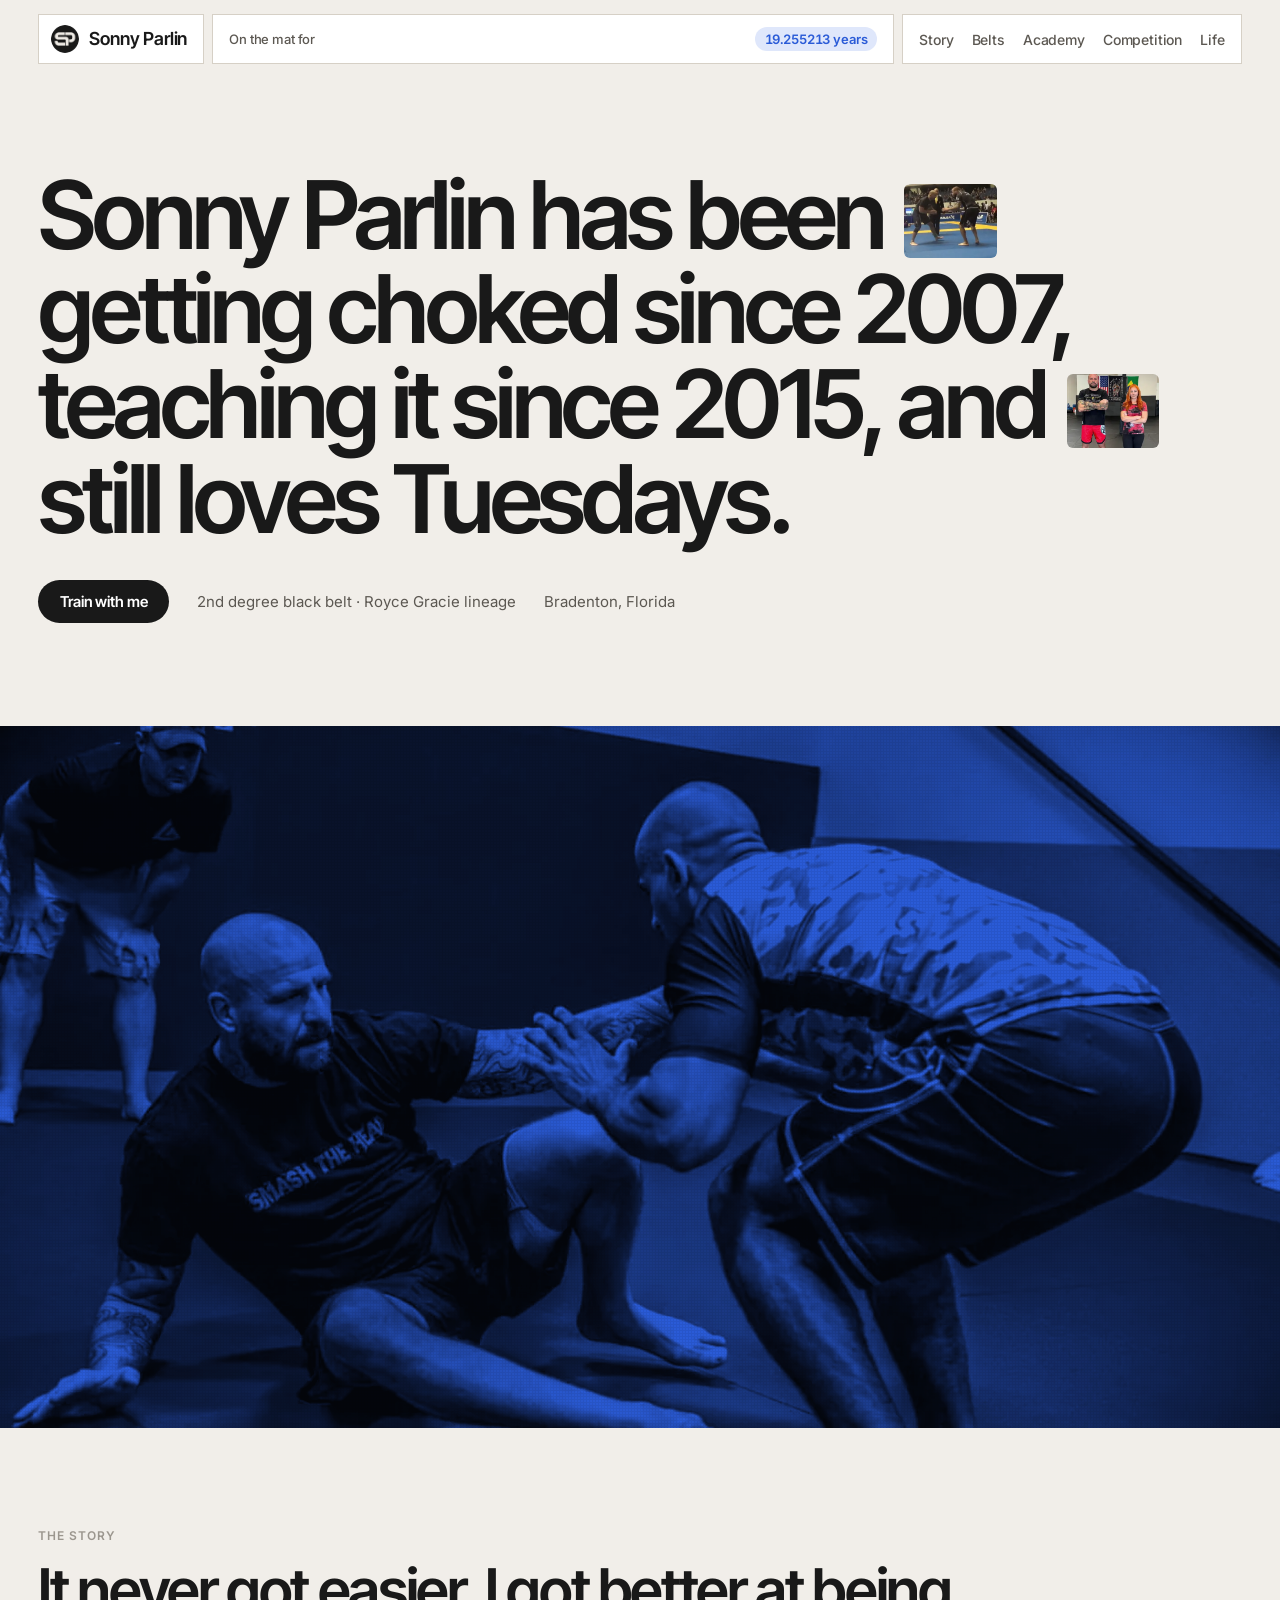
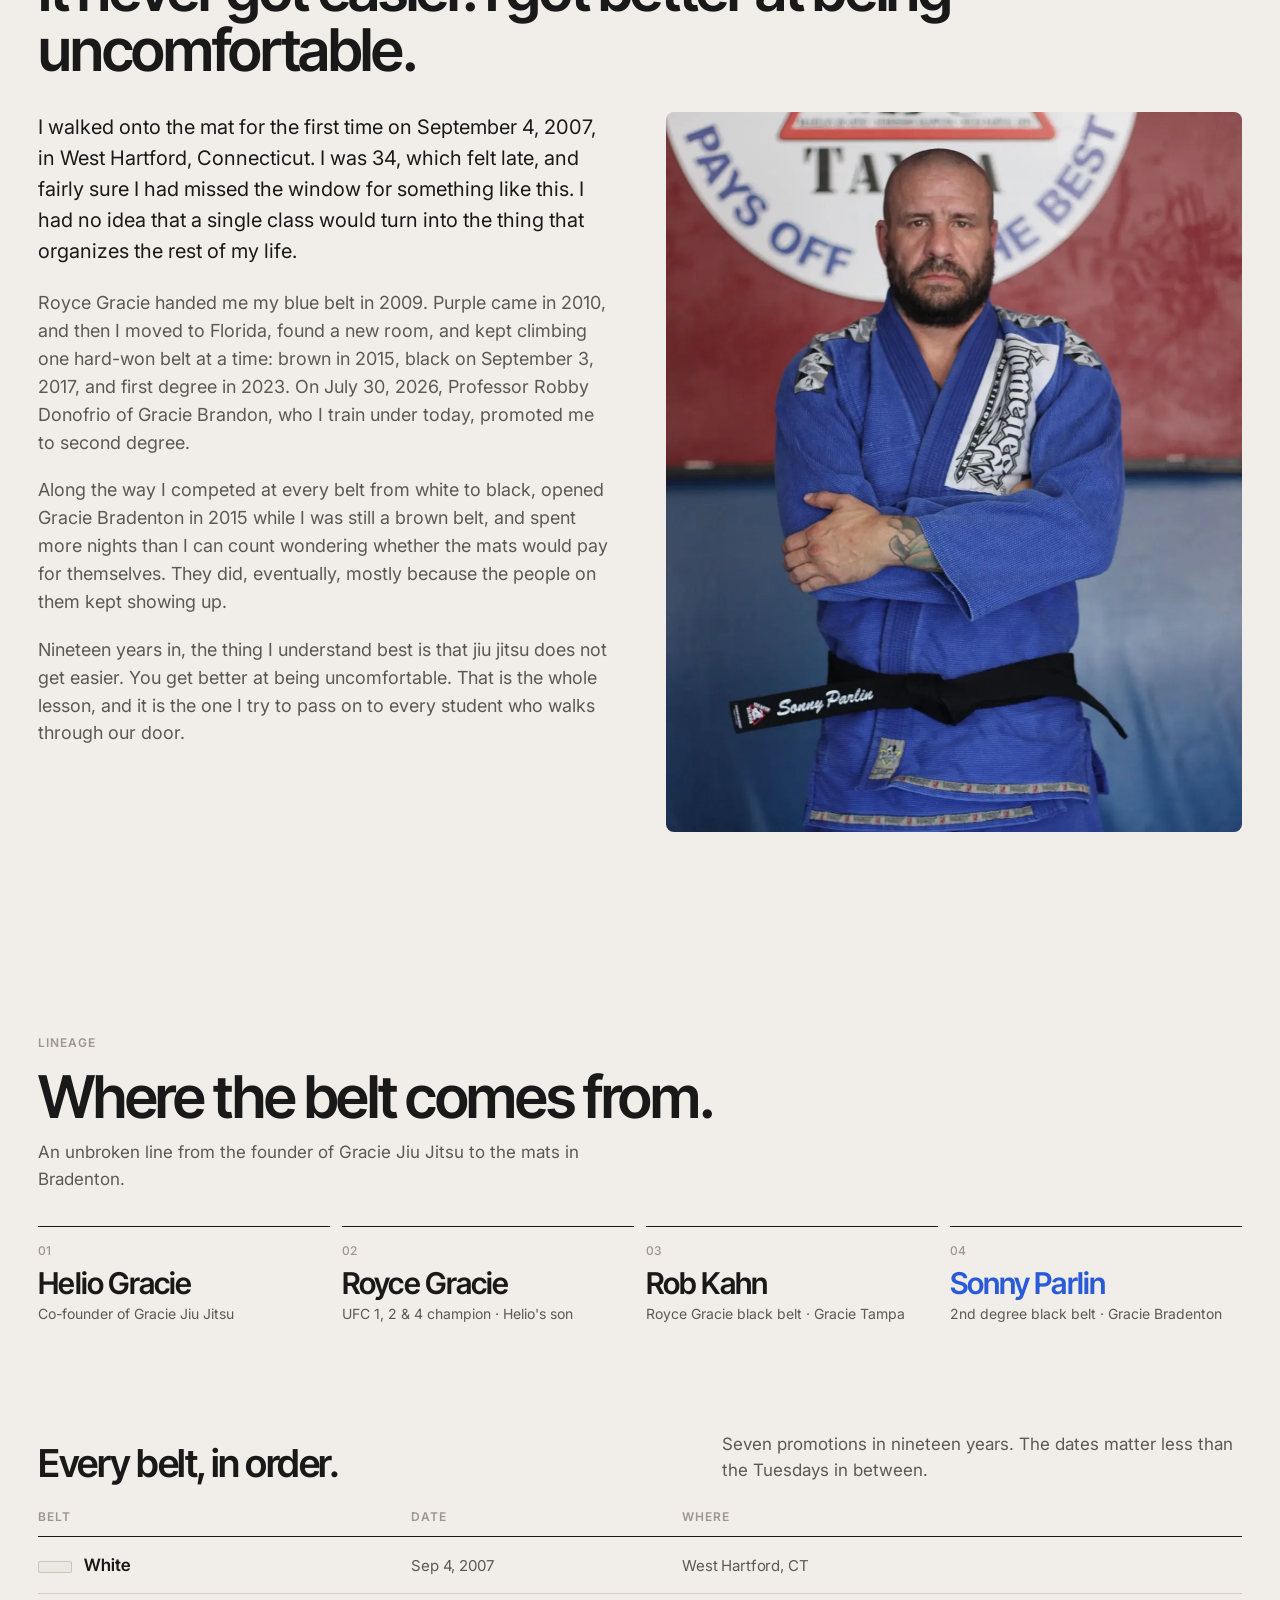
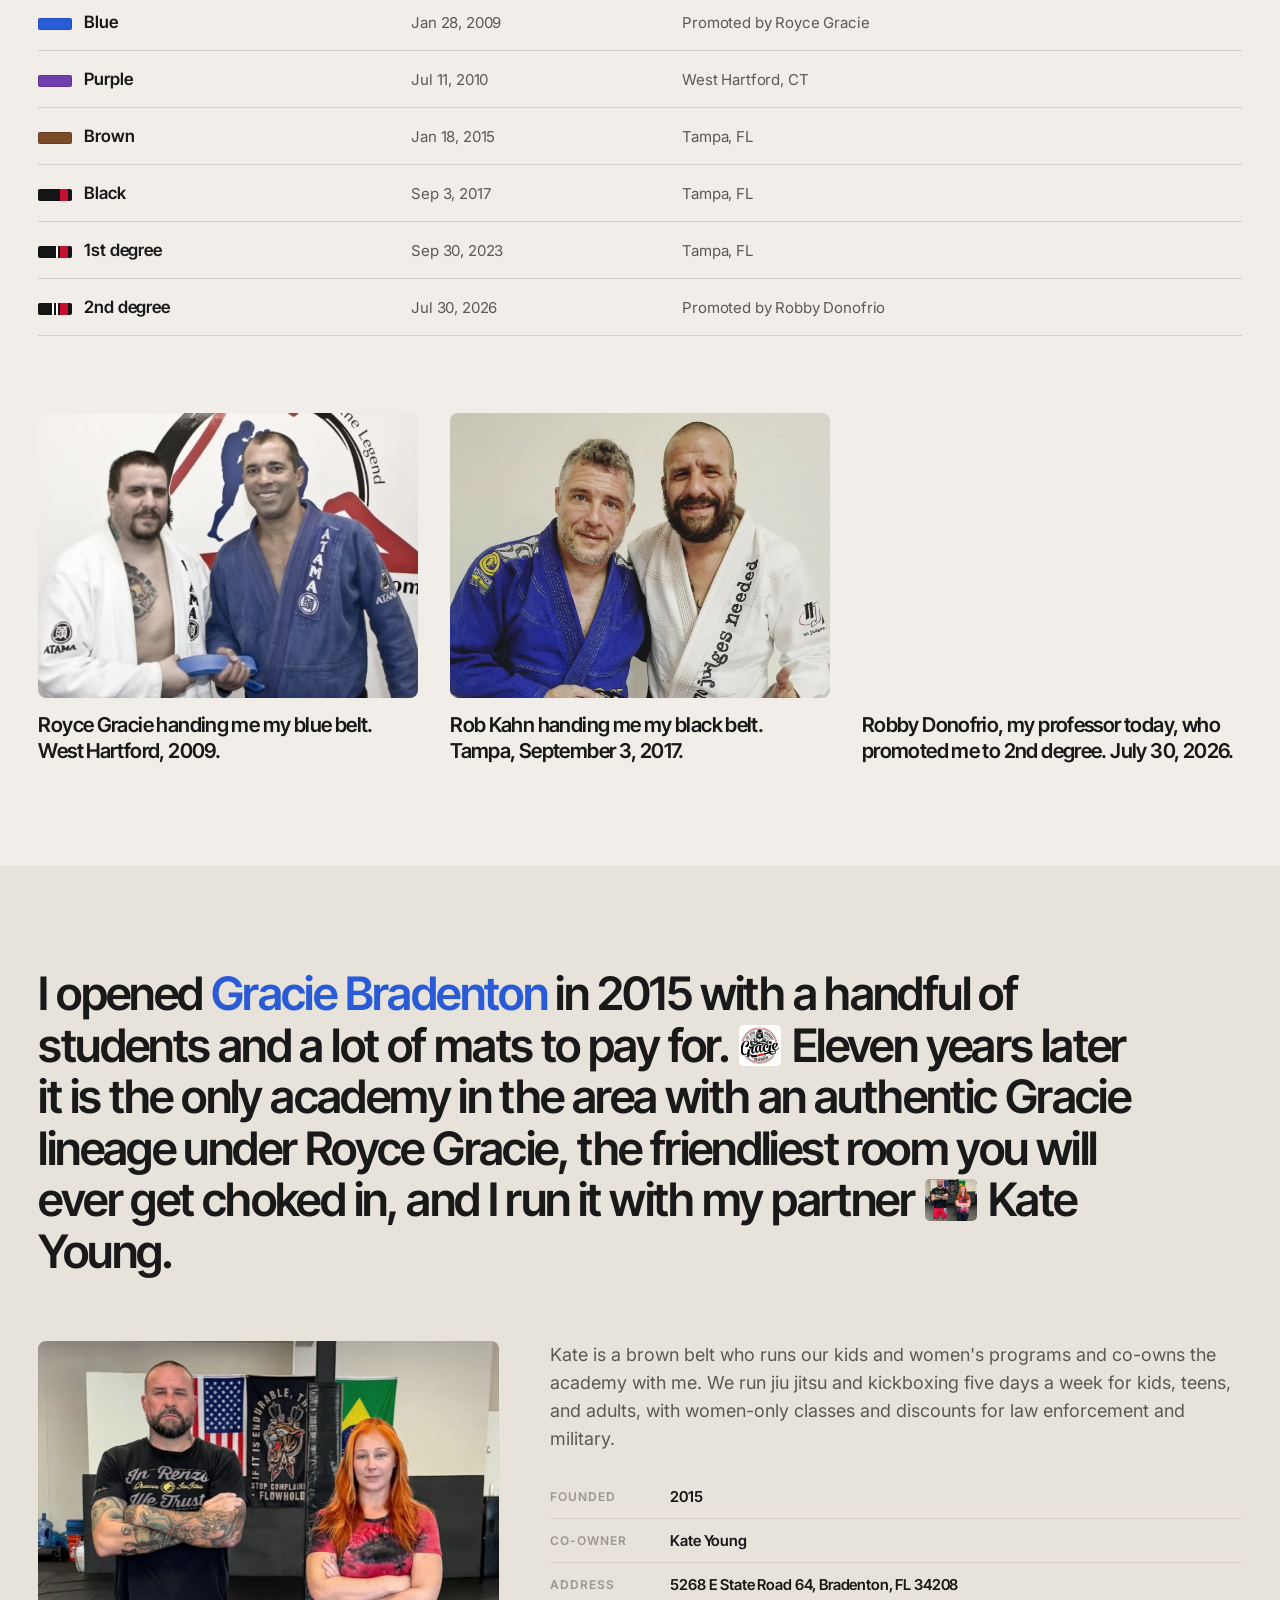
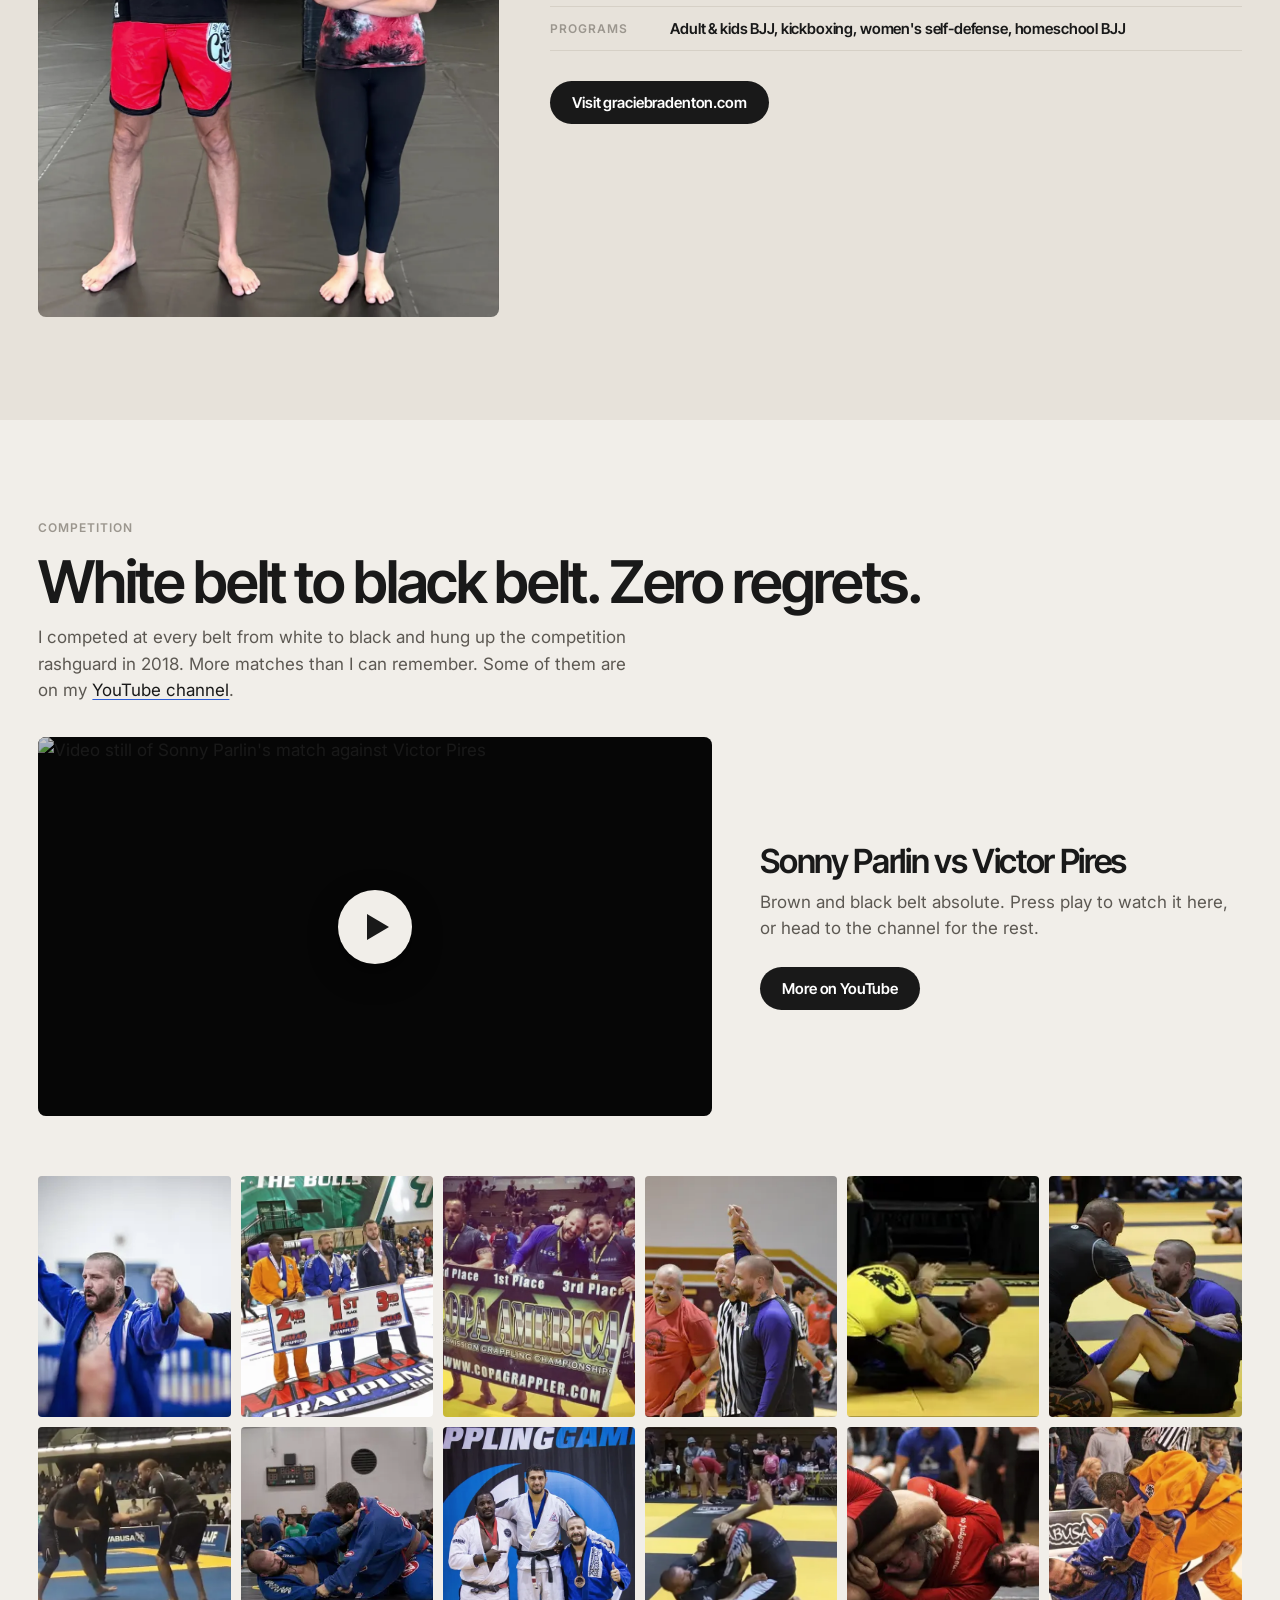
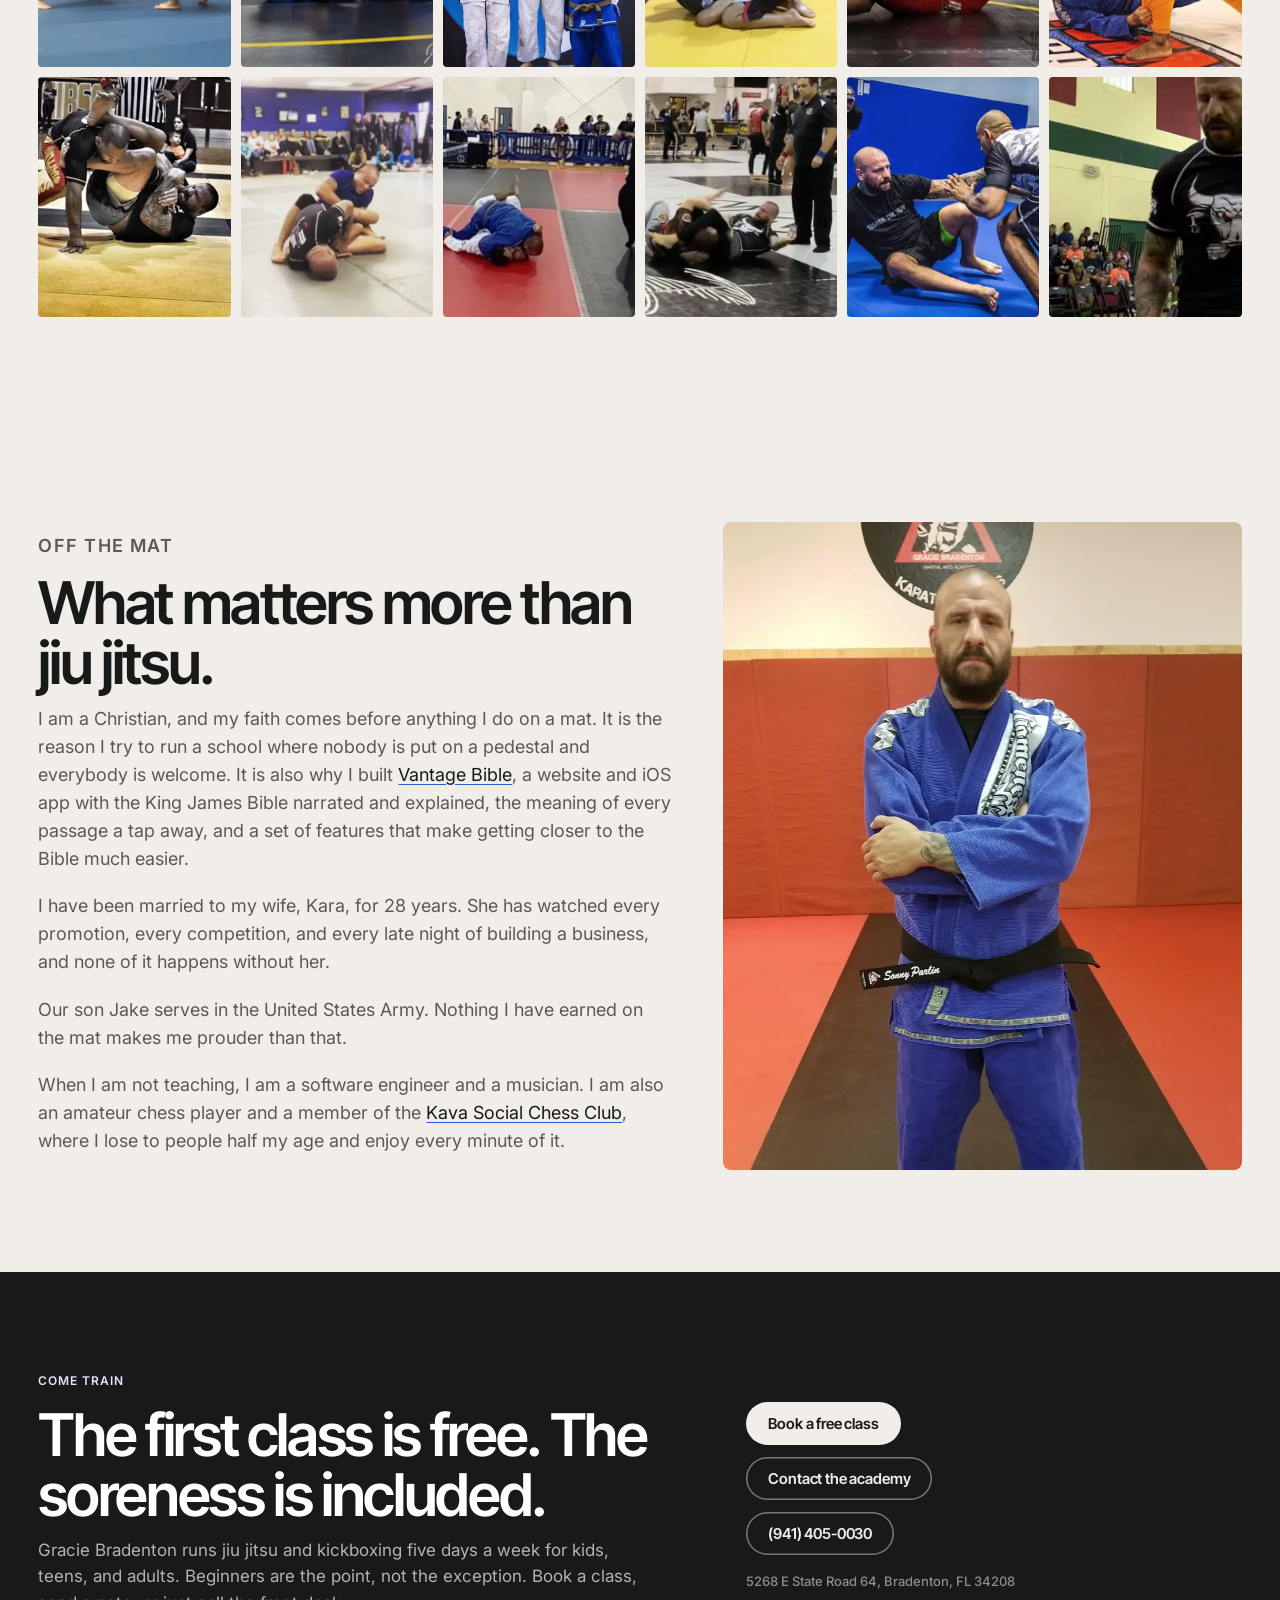
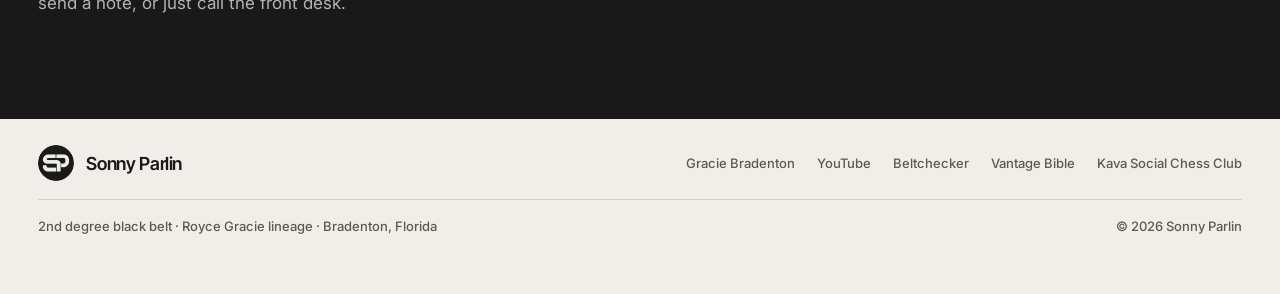
==== commit 3feafdc5: "Drop the 'One match' label above the video Co-Authored-By: Claude Fable 5.1 <noreply@anthropic.com>" ====
--- a/index.html
+++ b/index.html
@@ -70,7 +70,7 @@
       still loves Tuesdays.
     </h1>
     <div class="meta">
-      <a class="pill" href="https://graciebradenton.com" target="_blank" rel="noopener">Train with me</a>
+      <a class="pill" href="#train">Train with me</a>
       <span>2nd degree black belt · Royce Gracie lineage</span>
       <span>Bradenton, Florida</span>
     </div>
@@ -227,7 +227,6 @@
         <button class="play" type="button" aria-label="Play: Sonny Parlin vs Victor Pires"><span></span></button>
       </div>
       <div class="match-copy">
-        <p class="kicker">One match</p>
         <h3>Sonny Parlin vs Victor Pires</h3>
         <p>Brown and black belt absolute. Press play to watch it here, or head to the channel for the rest.</p>
         <a class="pill" href="https://www.youtube.com/sonnyparlin" target="_blank" rel="noopener">More on YouTube</a>
--- a/style.css
+++ b/style.css
@@ -201,7 +201,6 @@
 .video .play span::after { content: ""; border-style: solid; border-width: 13px 0 13px 22px; border-color: transparent transparent transparent var(--ink); margin-left: 5px; }
 .match-copy h3 { font-size: clamp(24px, 2.6vw, 34px); margin: 0 0 10px; }
 .match-copy p { color: var(--ink-2); }
-.match-copy .kicker { margin-bottom: 12px; }
 .match-copy .pill { margin-top: 6px; }
 @media (max-width: 820px) { .match { grid-template-columns: 1fr; } }
 
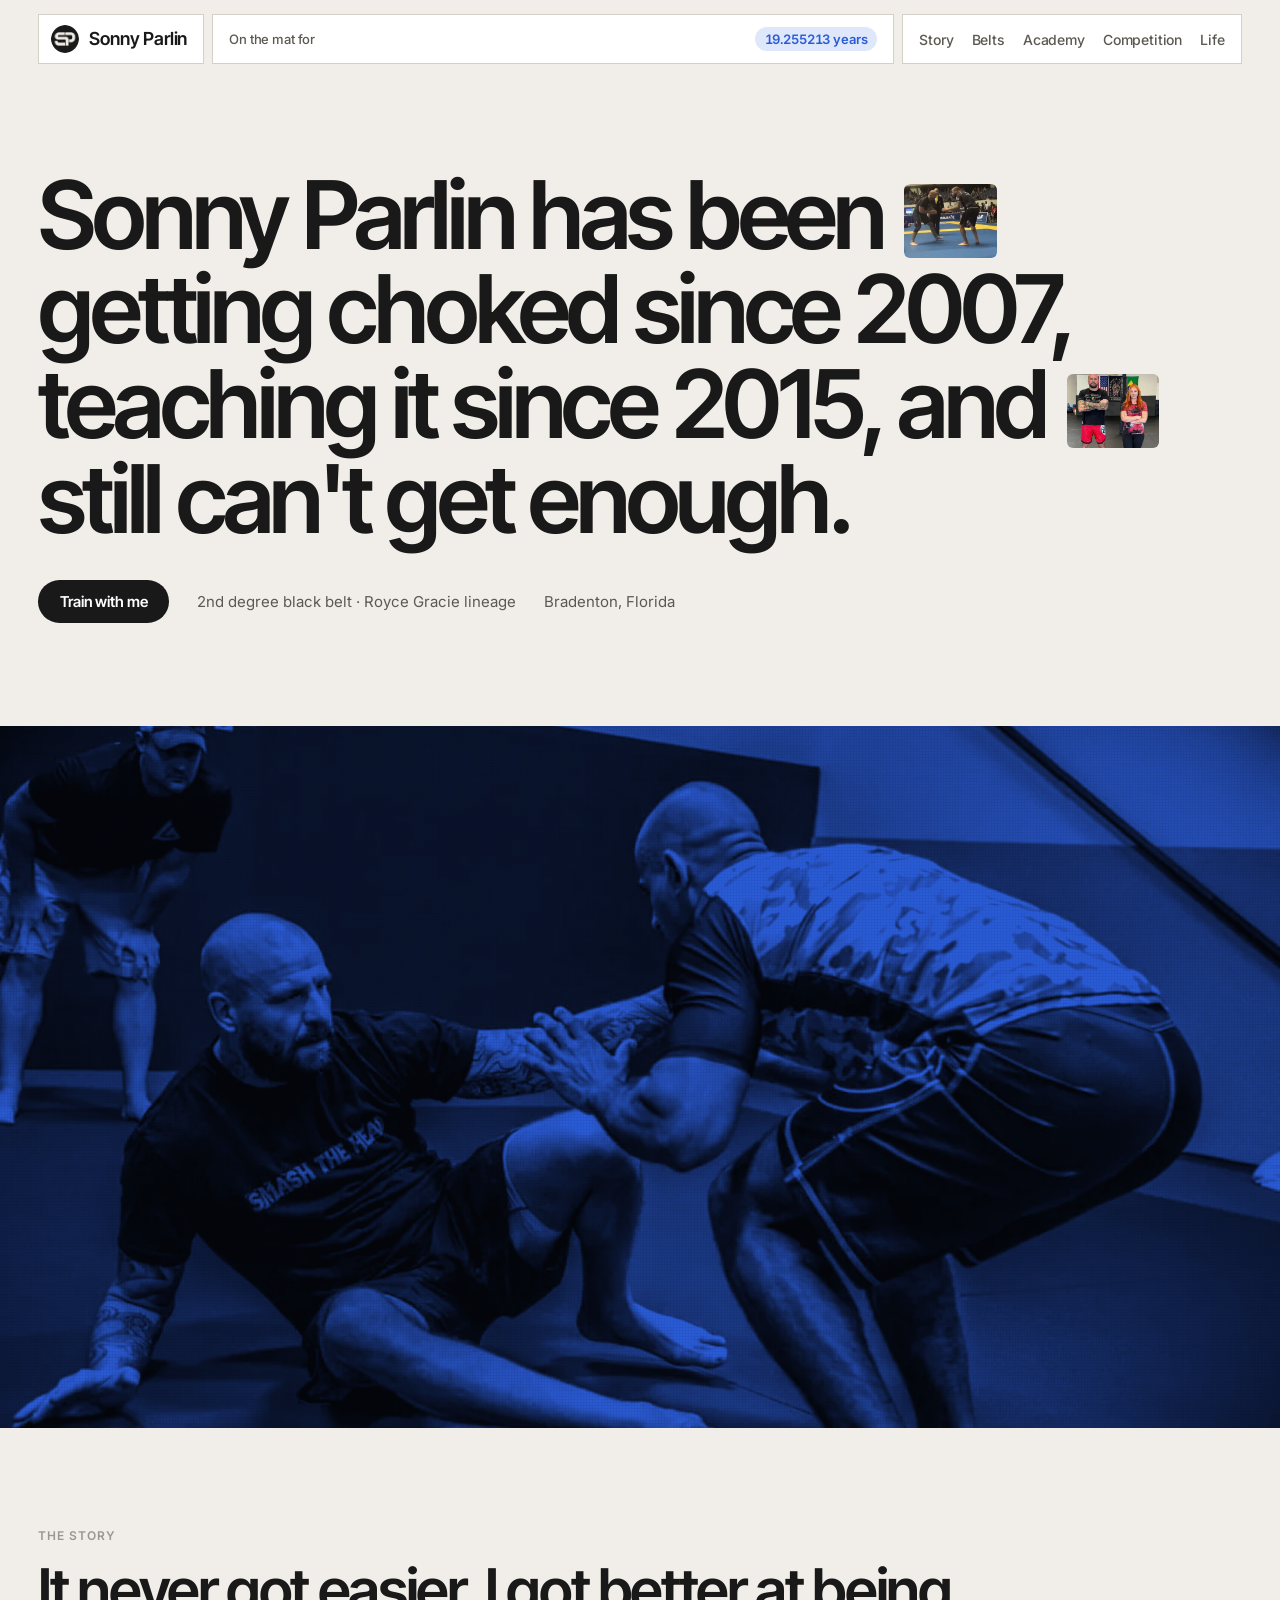
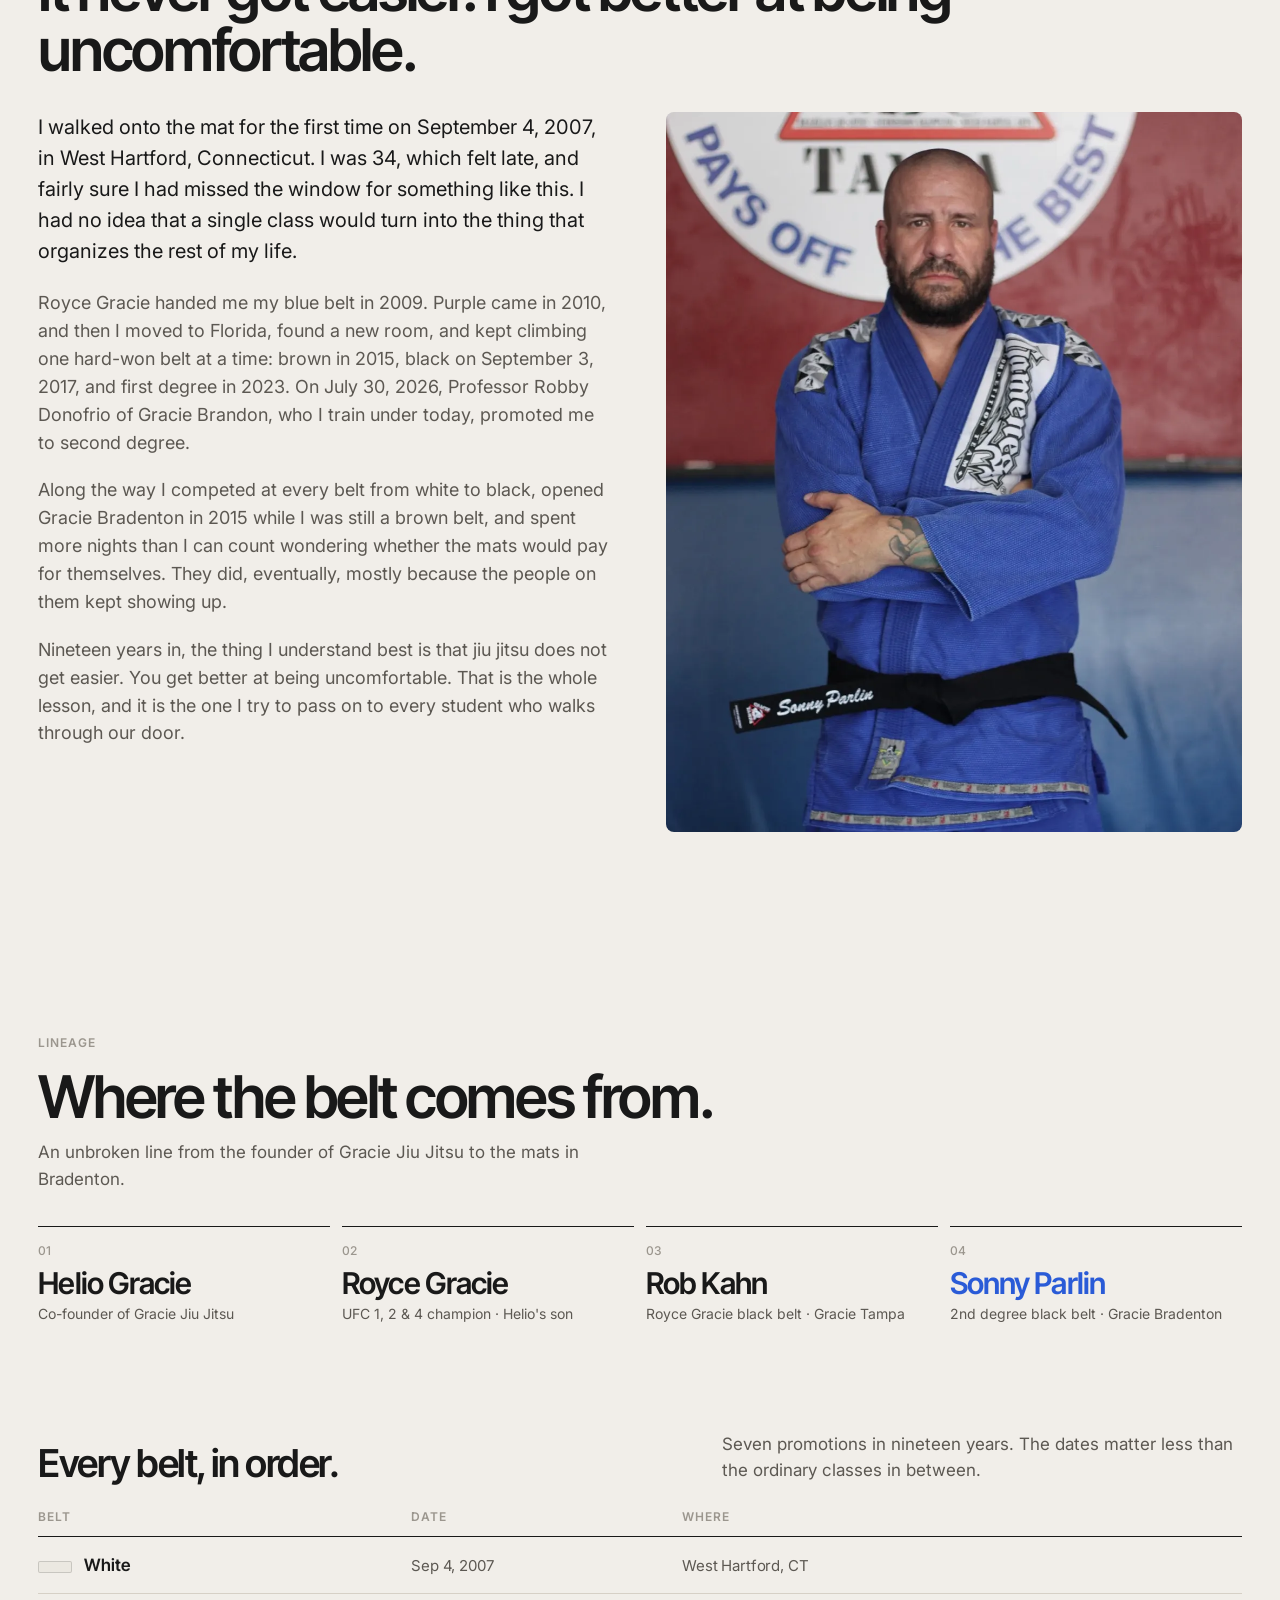
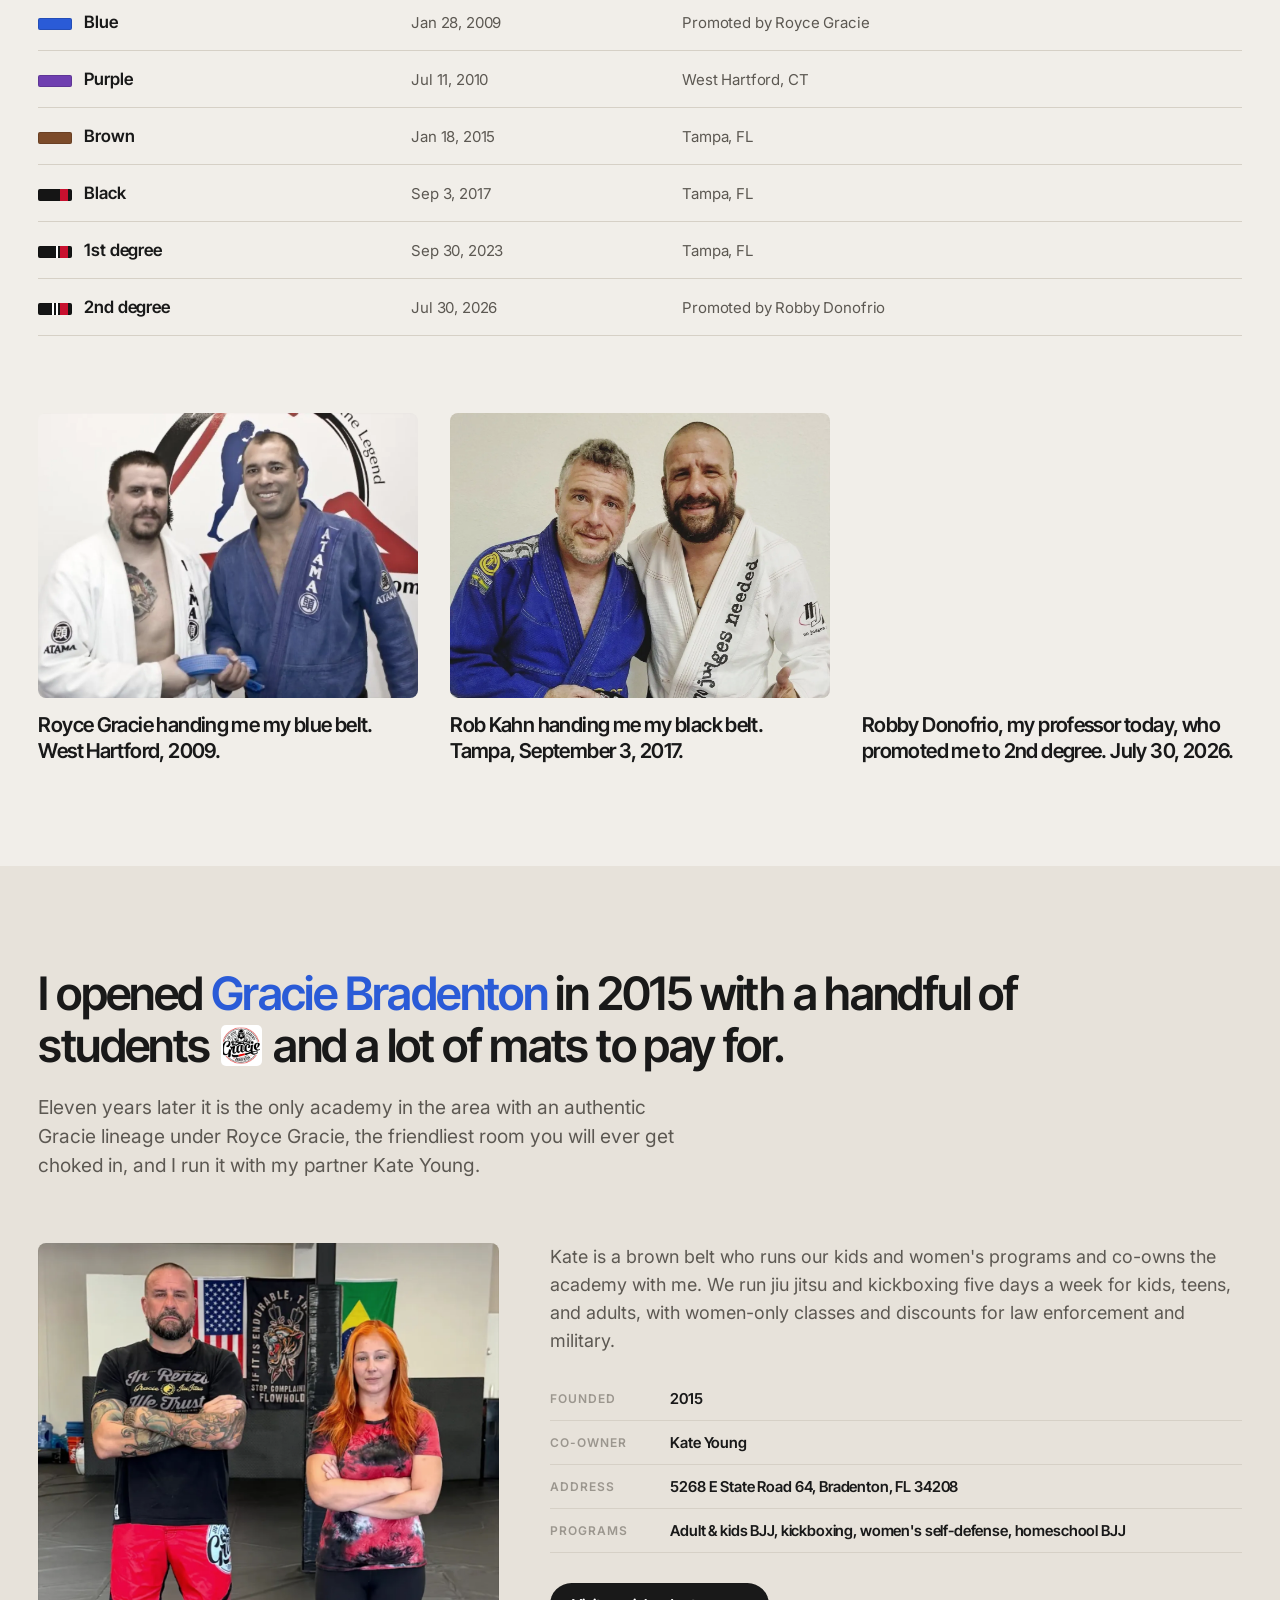
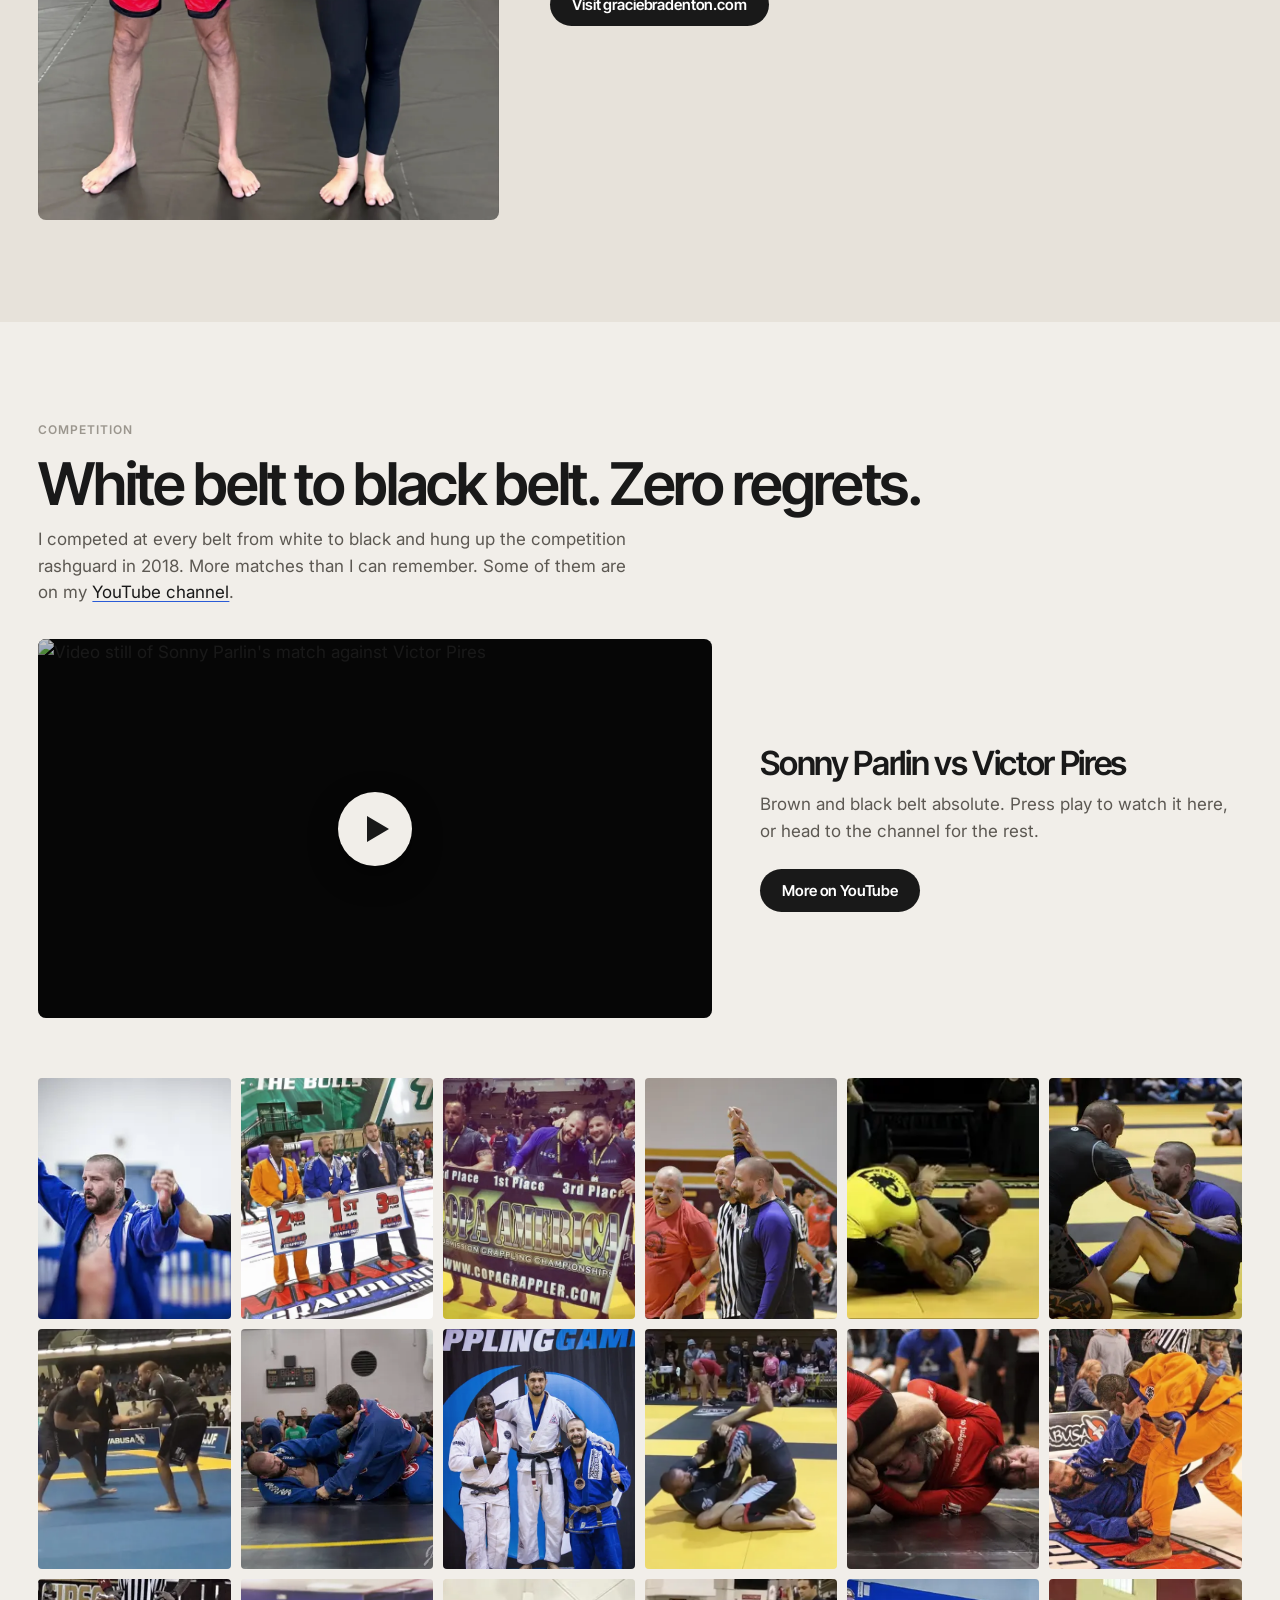
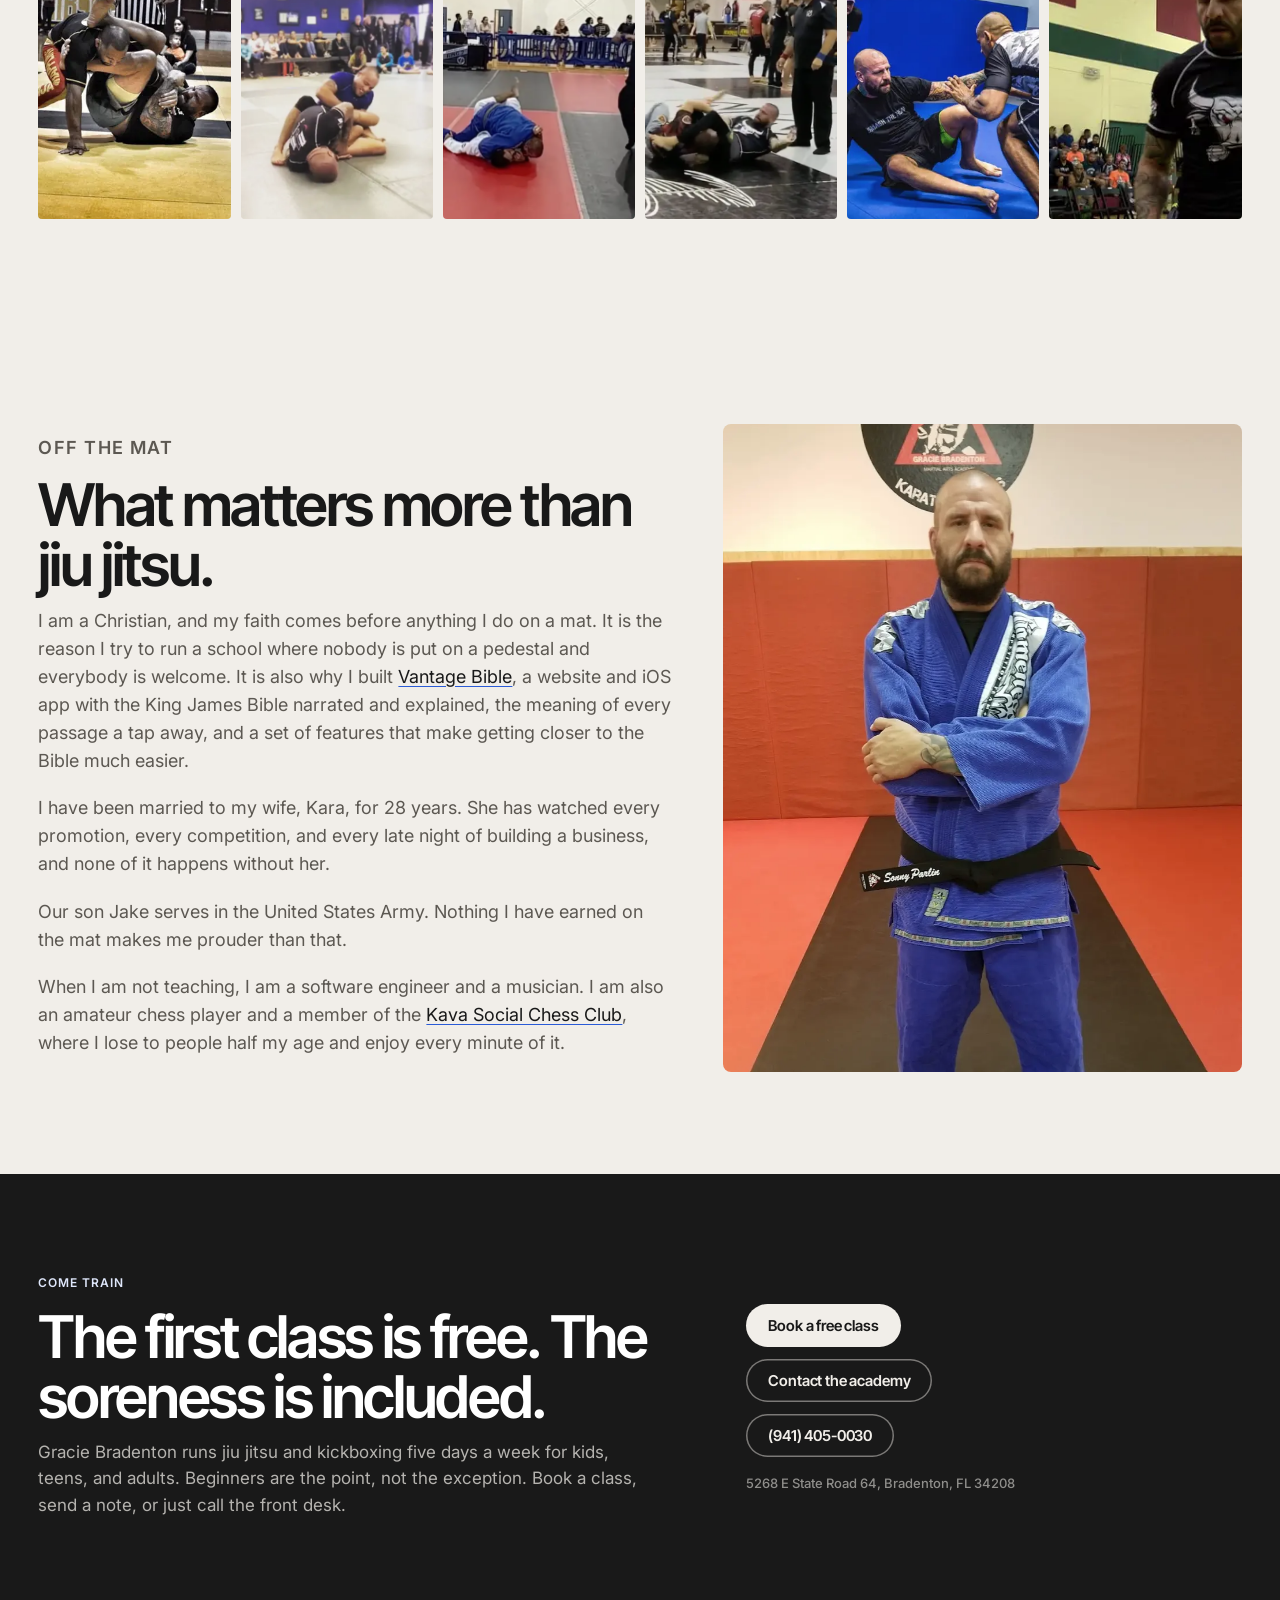
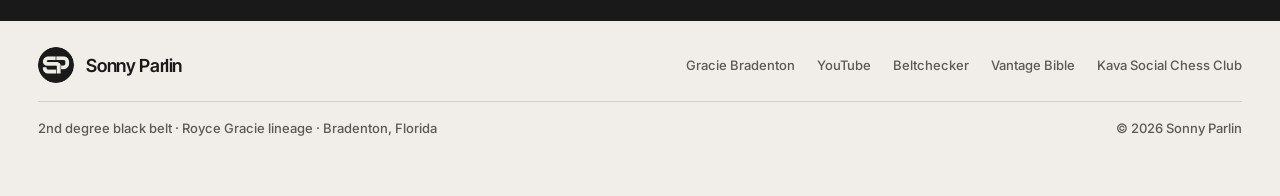
==== commit 22f4eadf: "Shorten the academy headline and drop the Tuesday references Keep only the opening sentence in displ" ====
--- a/index.html
+++ b/index.html
@@ -67,7 +67,7 @@
       <img class="inl" src="img/thumbs/inline-comp-ibjjf-standing.webp" alt="" aria-hidden="true">
       getting choked since 2007, teaching it since 2015, and
       <img class="inl" src="img/thumbs/inline-sonny-kate.webp" alt="" aria-hidden="true" style="object-position:50% 20%">
-      still loves Tuesdays.
+      still can't get enough.
     </h1>
     <div class="meta">
       <a class="pill" href="#train">Train with me</a>
@@ -135,7 +135,7 @@
     <div class="belts">
       <div class="belts-head">
         <h3>Every belt, in order.</h3>
-        <p>Seven promotions in nineteen years. The dates matter less than the Tuesdays in between.</p>
+        <p>Seven promotions in nineteen years. The dates matter less than the ordinary classes in between.</p>
       </div>
       <table class="tbl">
         <thead><tr><th>Belt</th><th>Date</th><th class="hide">Where</th></tr></thead>
@@ -179,12 +179,13 @@
   <!-- ACADEMY -->
   <section id="academy" class="wrap sec academy">
     <p class="big">
-      I opened <em>Gracie Bradenton</em> in 2015 with a handful of students and a lot of mats to pay for.
+      I opened <em>Gracie Bradenton</em> in 2015 with a handful of students
       <img class="inl logo" src="img/gracie-bradenton-logo.png" alt="Gracie Bradenton logo">
+      and a lot of mats to pay for.
+    </p>
+    <p class="big-sub">
       Eleven years later it is the only academy in the area with an authentic Gracie lineage under Royce Gracie,
-      the friendliest room you will ever get choked in, and I run it with my partner
-      <img class="inl" src="img/thumbs/inline-sonny-kate.webp" alt="" aria-hidden="true" style="object-position:72% 20%">
-      Kate Young.
+      the friendliest room you will ever get choked in, and I run it with my partner Kate Young.
     </p>
     <div class="academy-grid">
       <figure class="academy-photo">
--- a/style.css
+++ b/style.css
@@ -179,7 +179,8 @@
 /* ---------- Academy ---------- */
 .academy { background: var(--bg-2); max-width: none; padding-left: 0; padding-right: 0; }
 .academy > * { max-width: var(--max); margin-left: auto; margin-right: auto; padding-left: var(--gutter); padding-right: var(--gutter); }
-.big { font: 600 clamp(28px, 3.6vw, 52px)/1.12 var(--head); letter-spacing: -0.035em; max-width: 1180px; margin: 0 0 clamp(40px, 5vw, 70px); }
+.big { font: 600 clamp(28px, 3.6vw, 52px)/1.12 var(--head); letter-spacing: -0.035em; max-width: 1180px; margin: 0 0 22px; }
+.big-sub { font-size: clamp(17px, 1.5vw, 21px); line-height: 1.5; color: var(--ink-2); max-width: 720px; margin: 0 0 clamp(40px, 5vw, 70px); }
 .big .inl { height: 0.9em; border-radius: 5px; }
 .big em { font-style: normal; color: var(--blue); }
 .academy-grid { display: grid; grid-template-columns: 0.8fr 1.2fr; gap: clamp(24px, 4vw, 60px); align-items: start; }
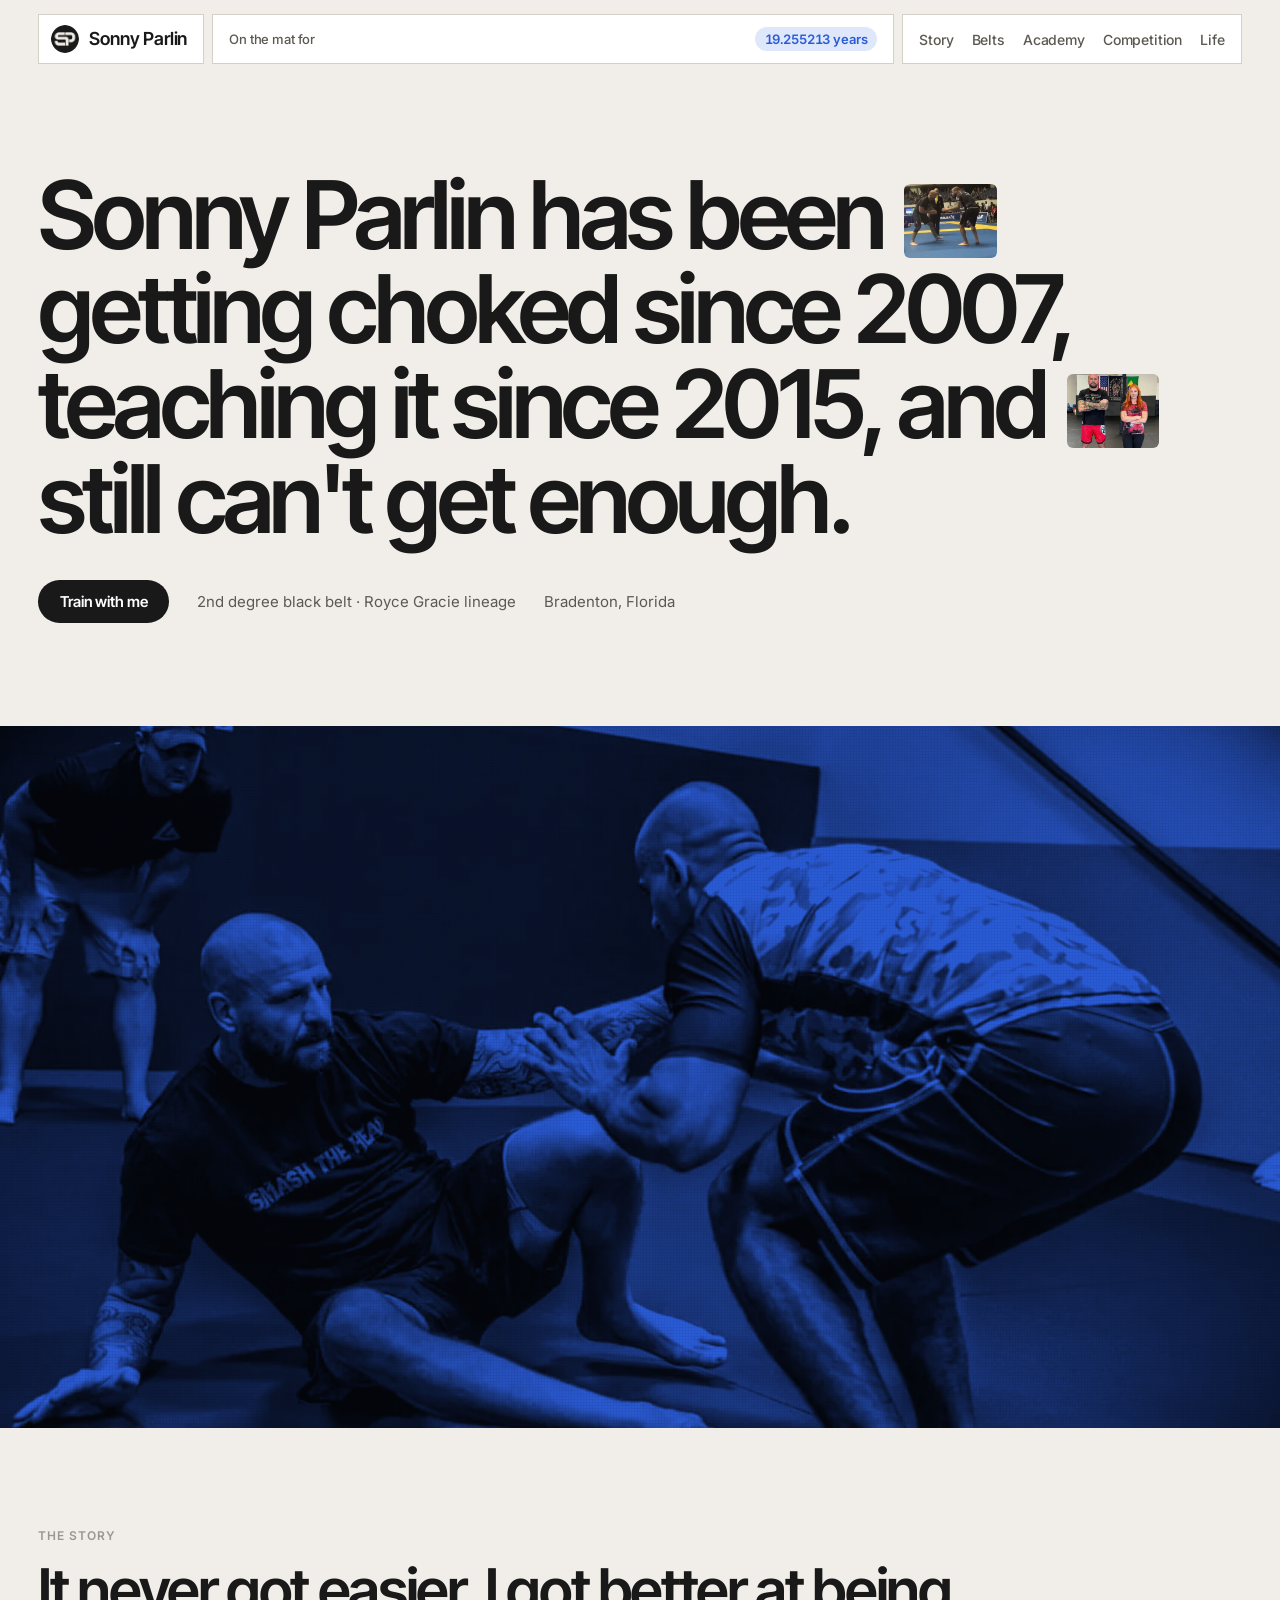
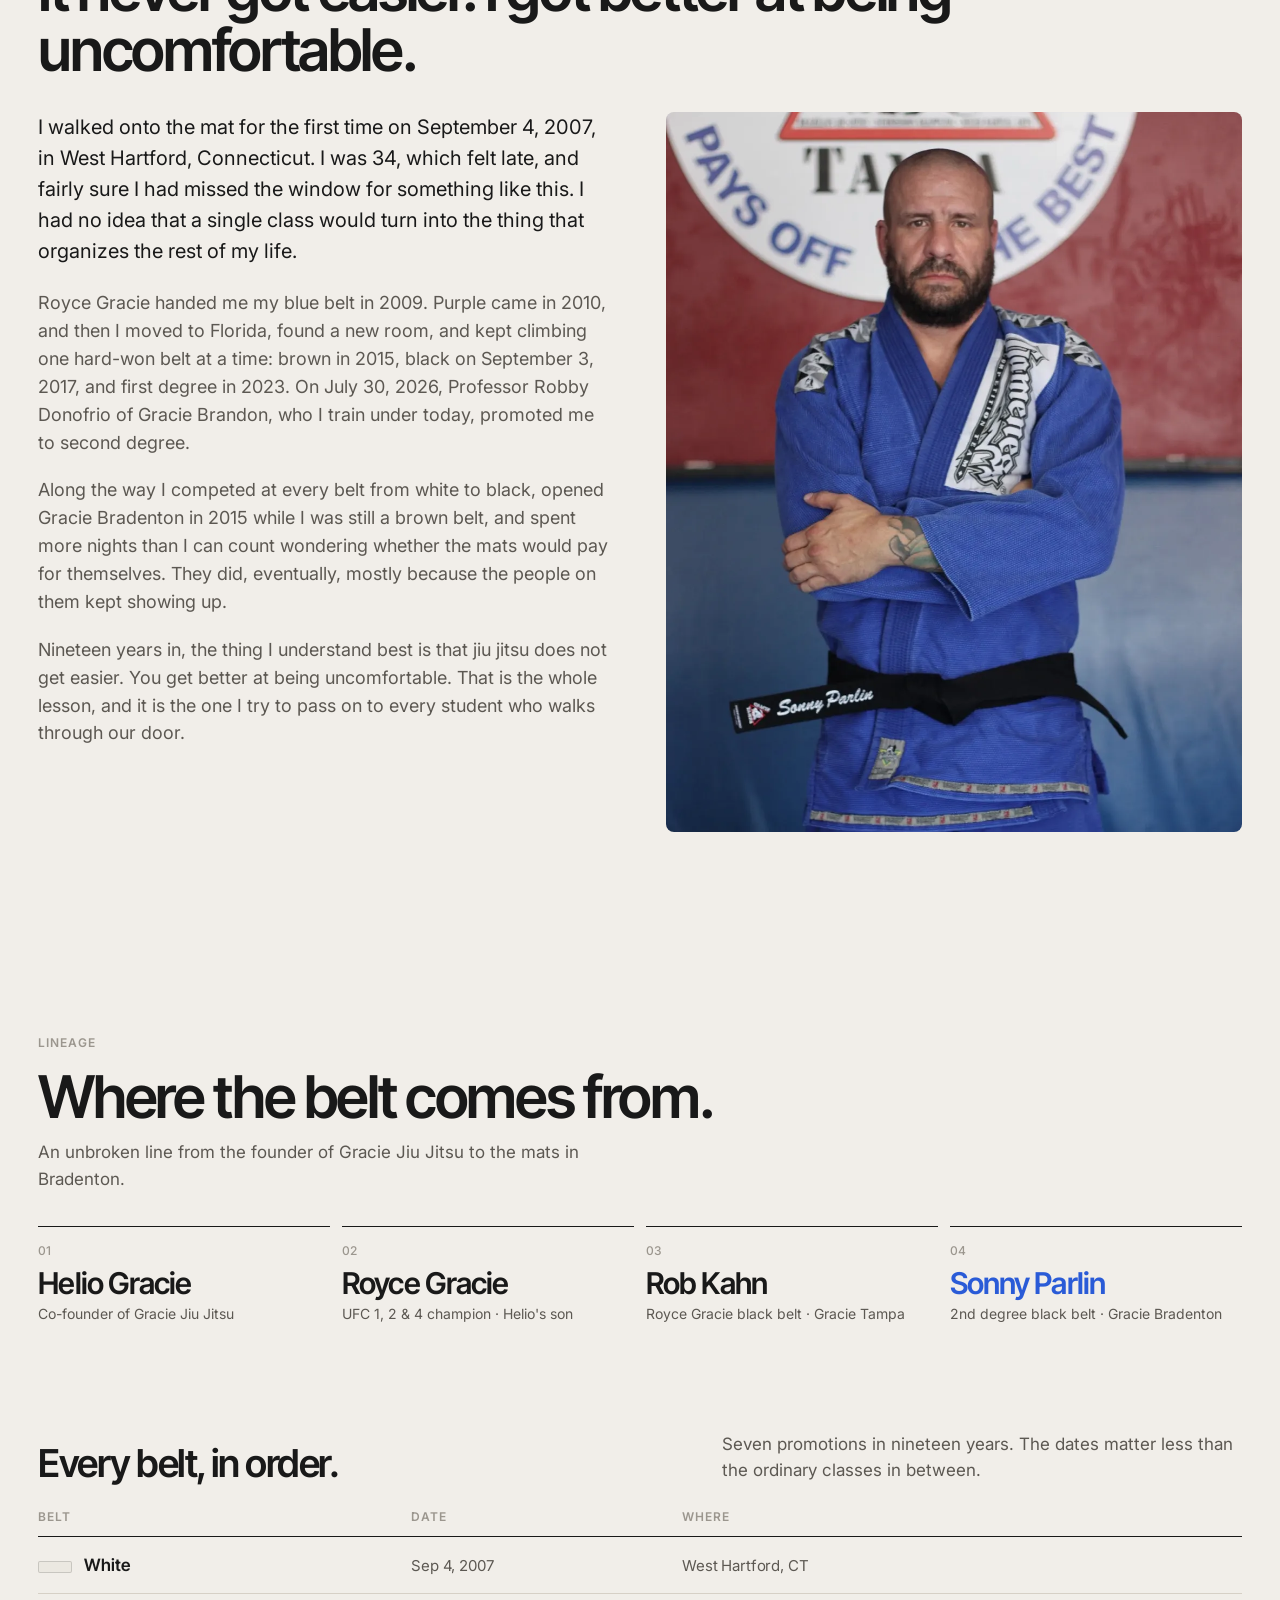
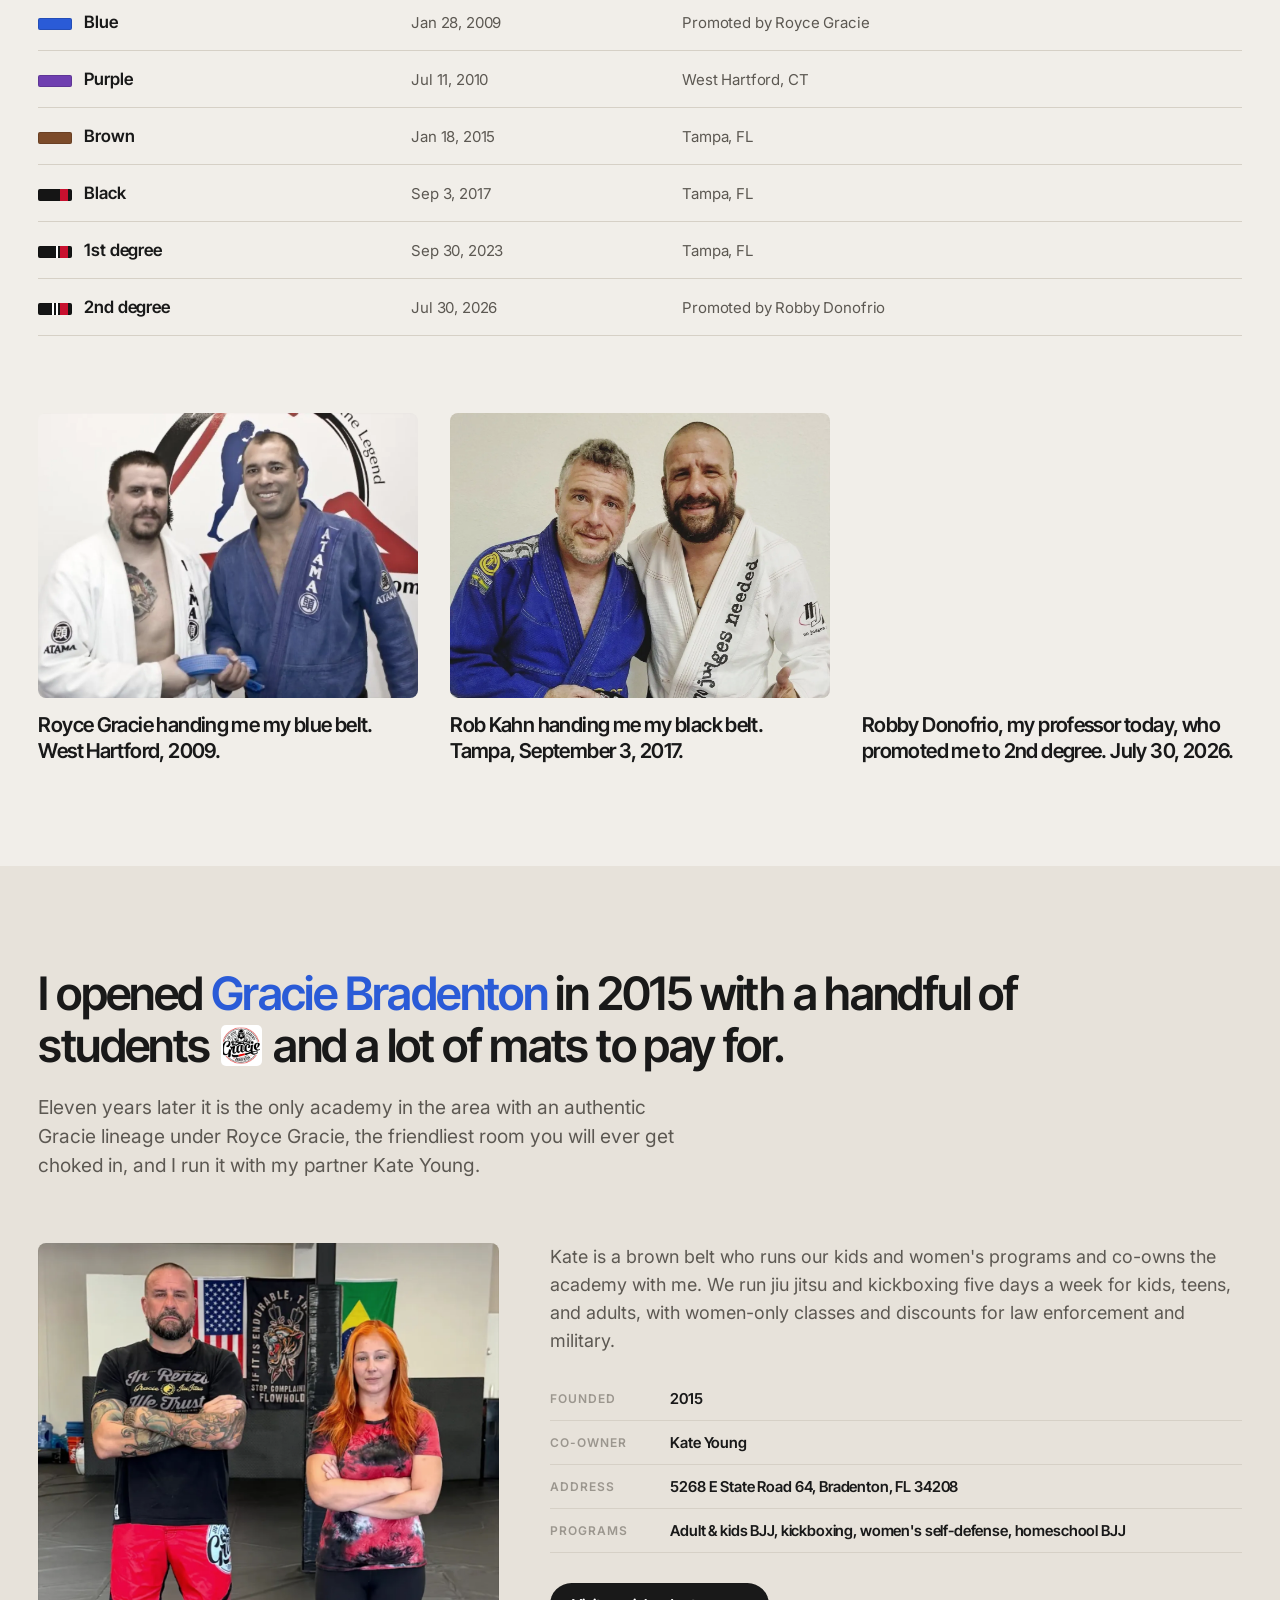
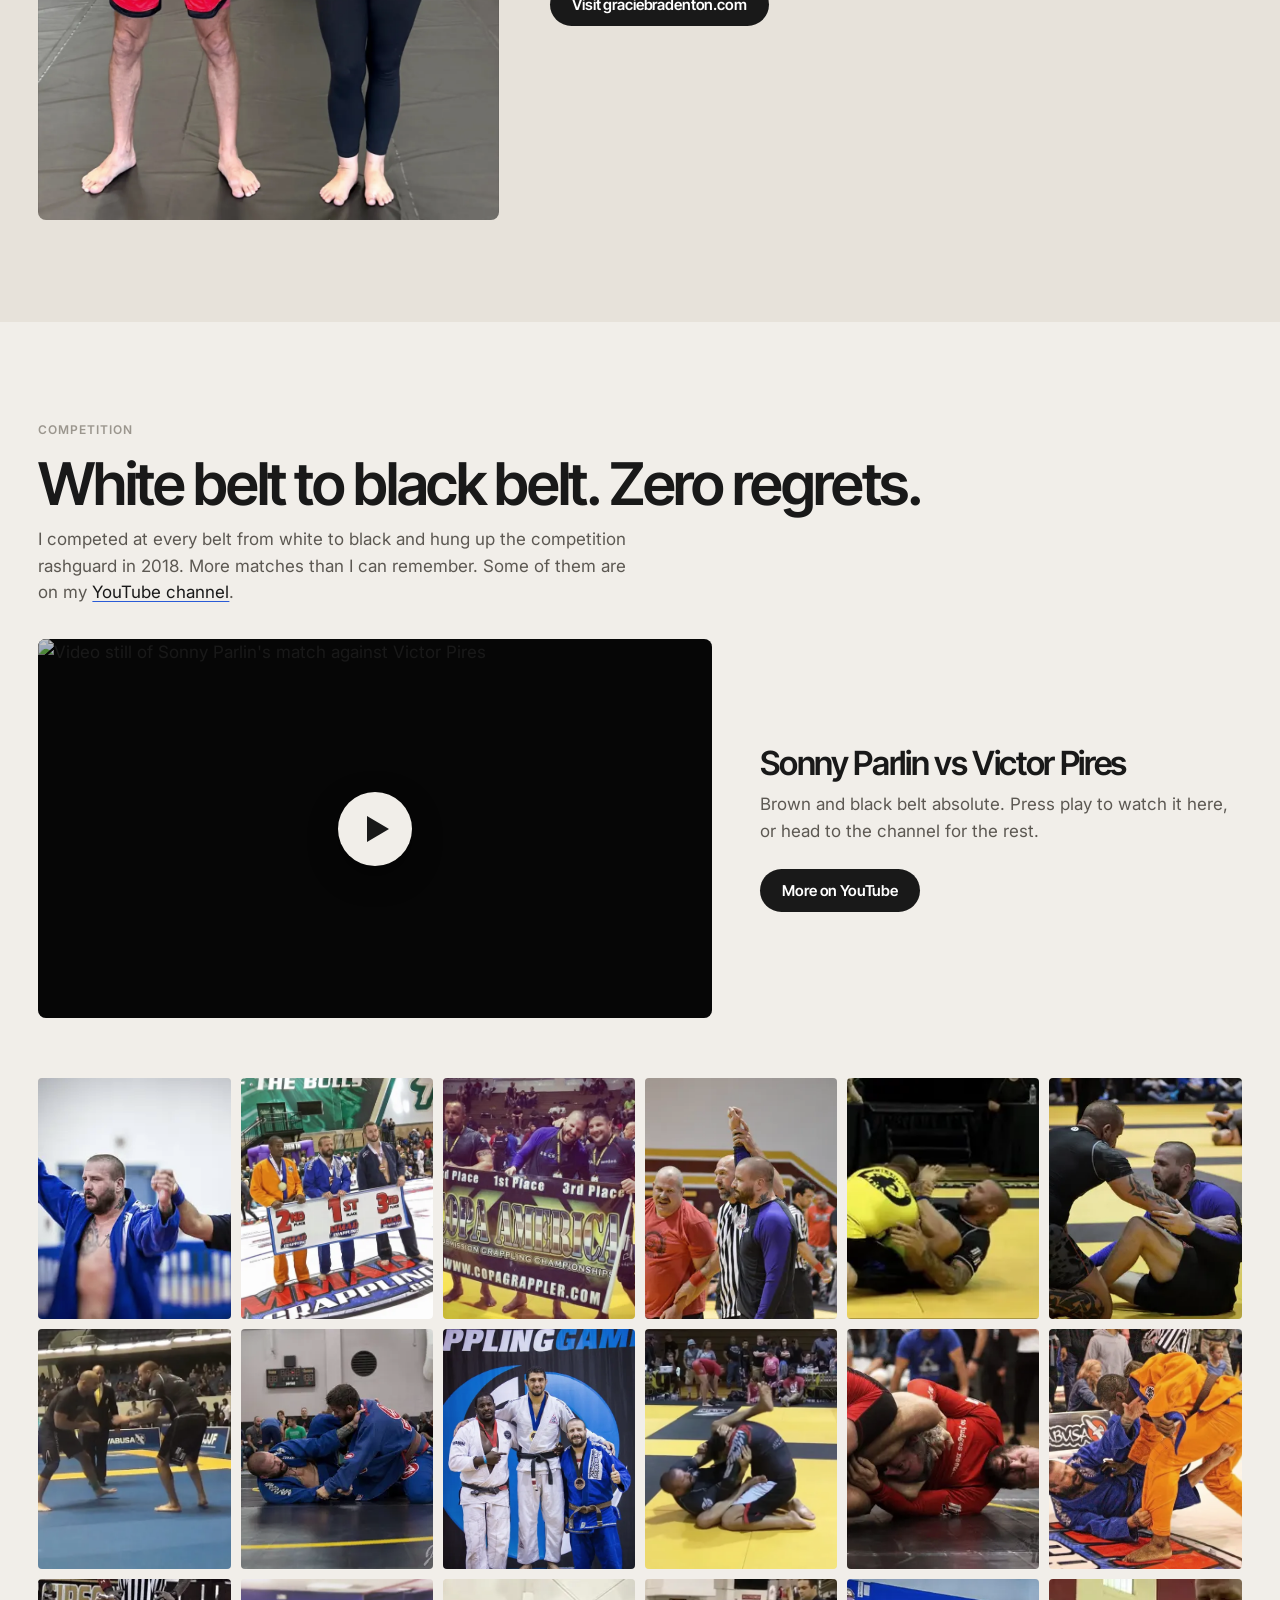
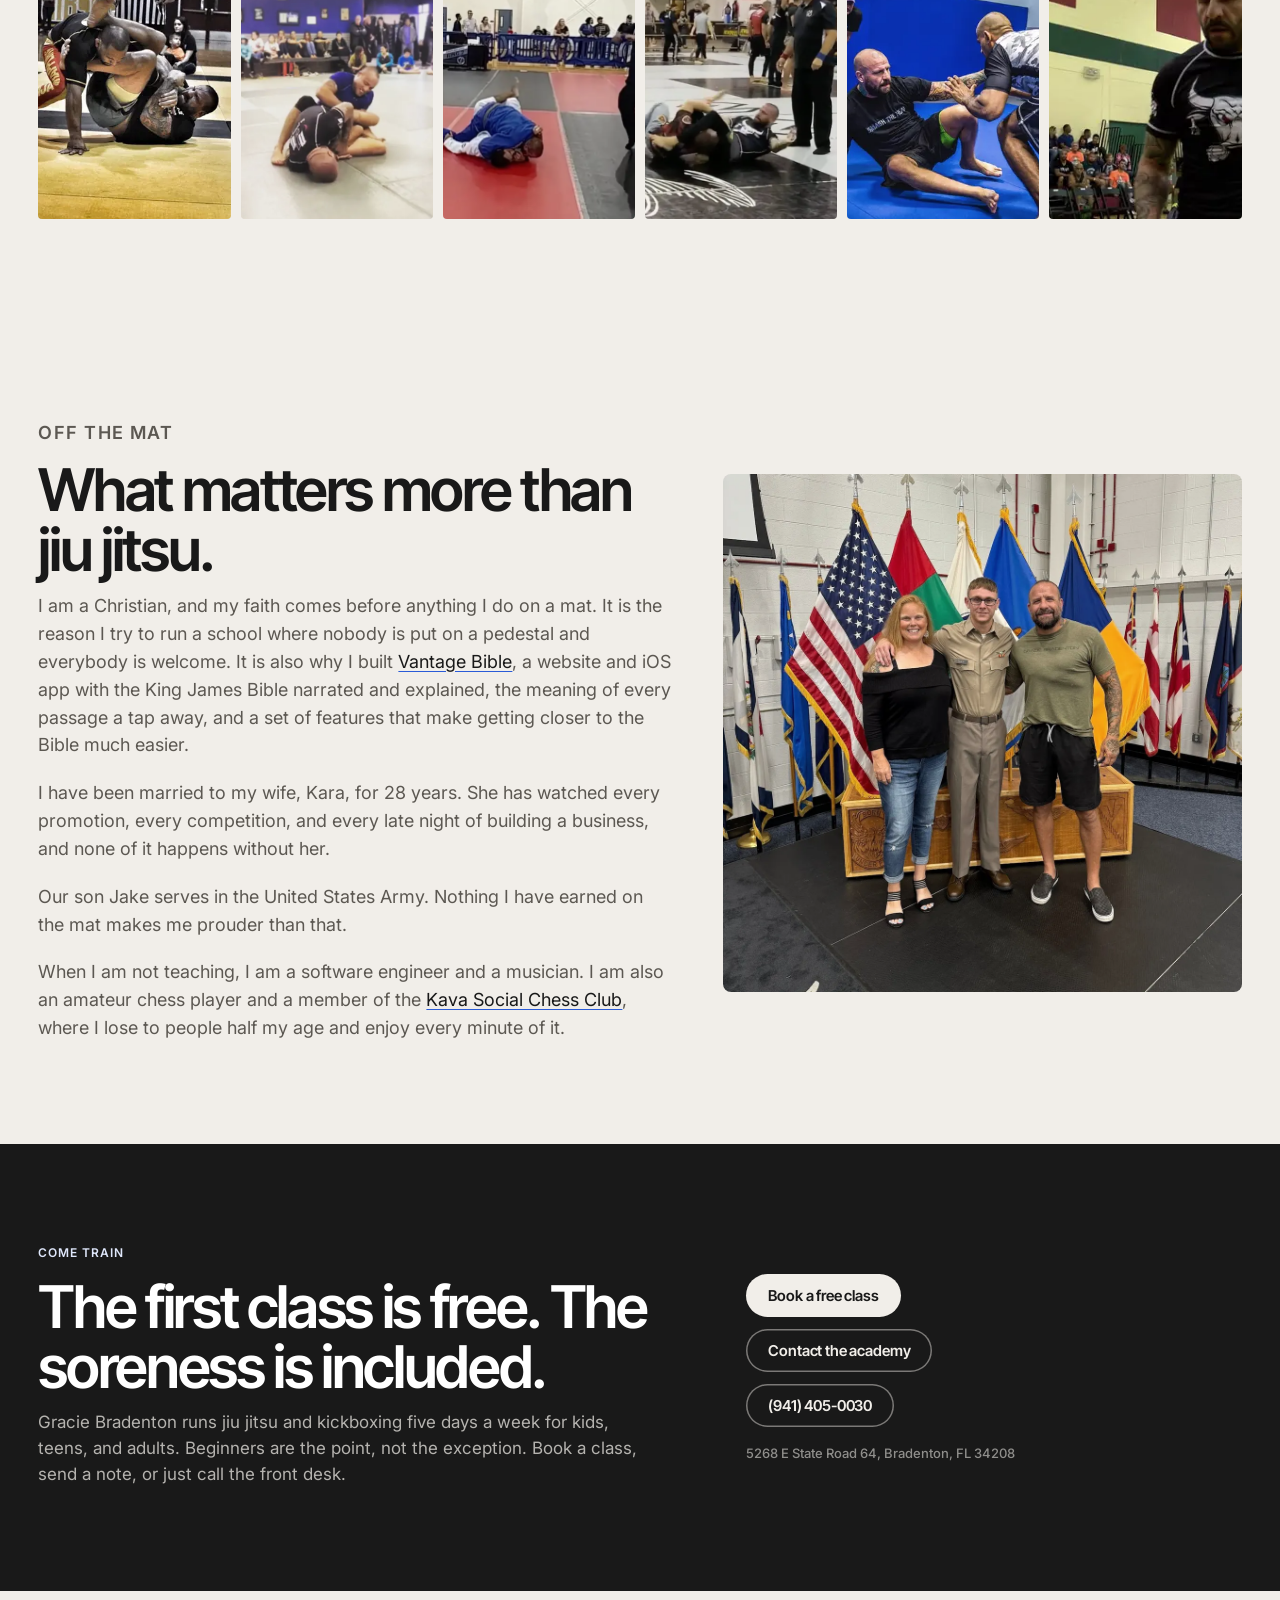
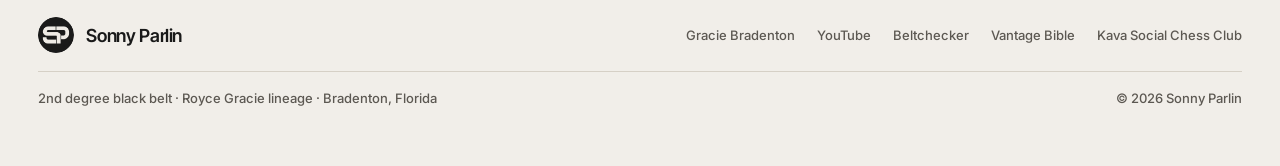
==== commit dedb5b49: "Use a family photo in the Off the mat section Sonny, Kara, and Jake in uniform in front of the flags" ====
--- a/index.html
+++ b/index.html
@@ -282,8 +282,8 @@
     </div>
     <figure class="life-photo">
       <picture>
-        <source srcset="img/webp/portrait-gi-kickin-it.webp" type="image/webp">
-        <img src="img/portrait-gi-kickin-it.jpg" alt="Sonny Parlin standing on the mat in a blue gi and black belt" loading="lazy">
+        <source srcset="img/webp/family-jake.webp" type="image/webp">
+        <img src="img/family-jake.jpg" alt="Sonny Parlin with his wife Kara and their son Jake in uniform, standing in front of a row of flags" loading="lazy" decoding="async">
       </picture>
     </figure>
   </section>
--- a/style.css
+++ b/style.css
@@ -216,7 +216,7 @@
 /* ---------- Life ---------- */
 .life { display: grid; grid-template-columns: 1.1fr 0.9fr; gap: clamp(24px, 4vw, 70px); align-items: center; }
 .life p { font-size: 18px; color: var(--ink-2); }
-.life-photo img { width: 100%; aspect-ratio: 4 / 5; object-fit: cover; object-position: 50% 10%; border-radius: 8px; filter: saturate(0.9); }
+.life-photo img { width: 100%; aspect-ratio: 1 / 1; object-fit: cover; object-position: 50% 50%; border-radius: 8px; filter: saturate(0.9); }
 @media (max-width: 820px) { .life { grid-template-columns: 1fr; } }
 
 /* ---------- Train ---------- */
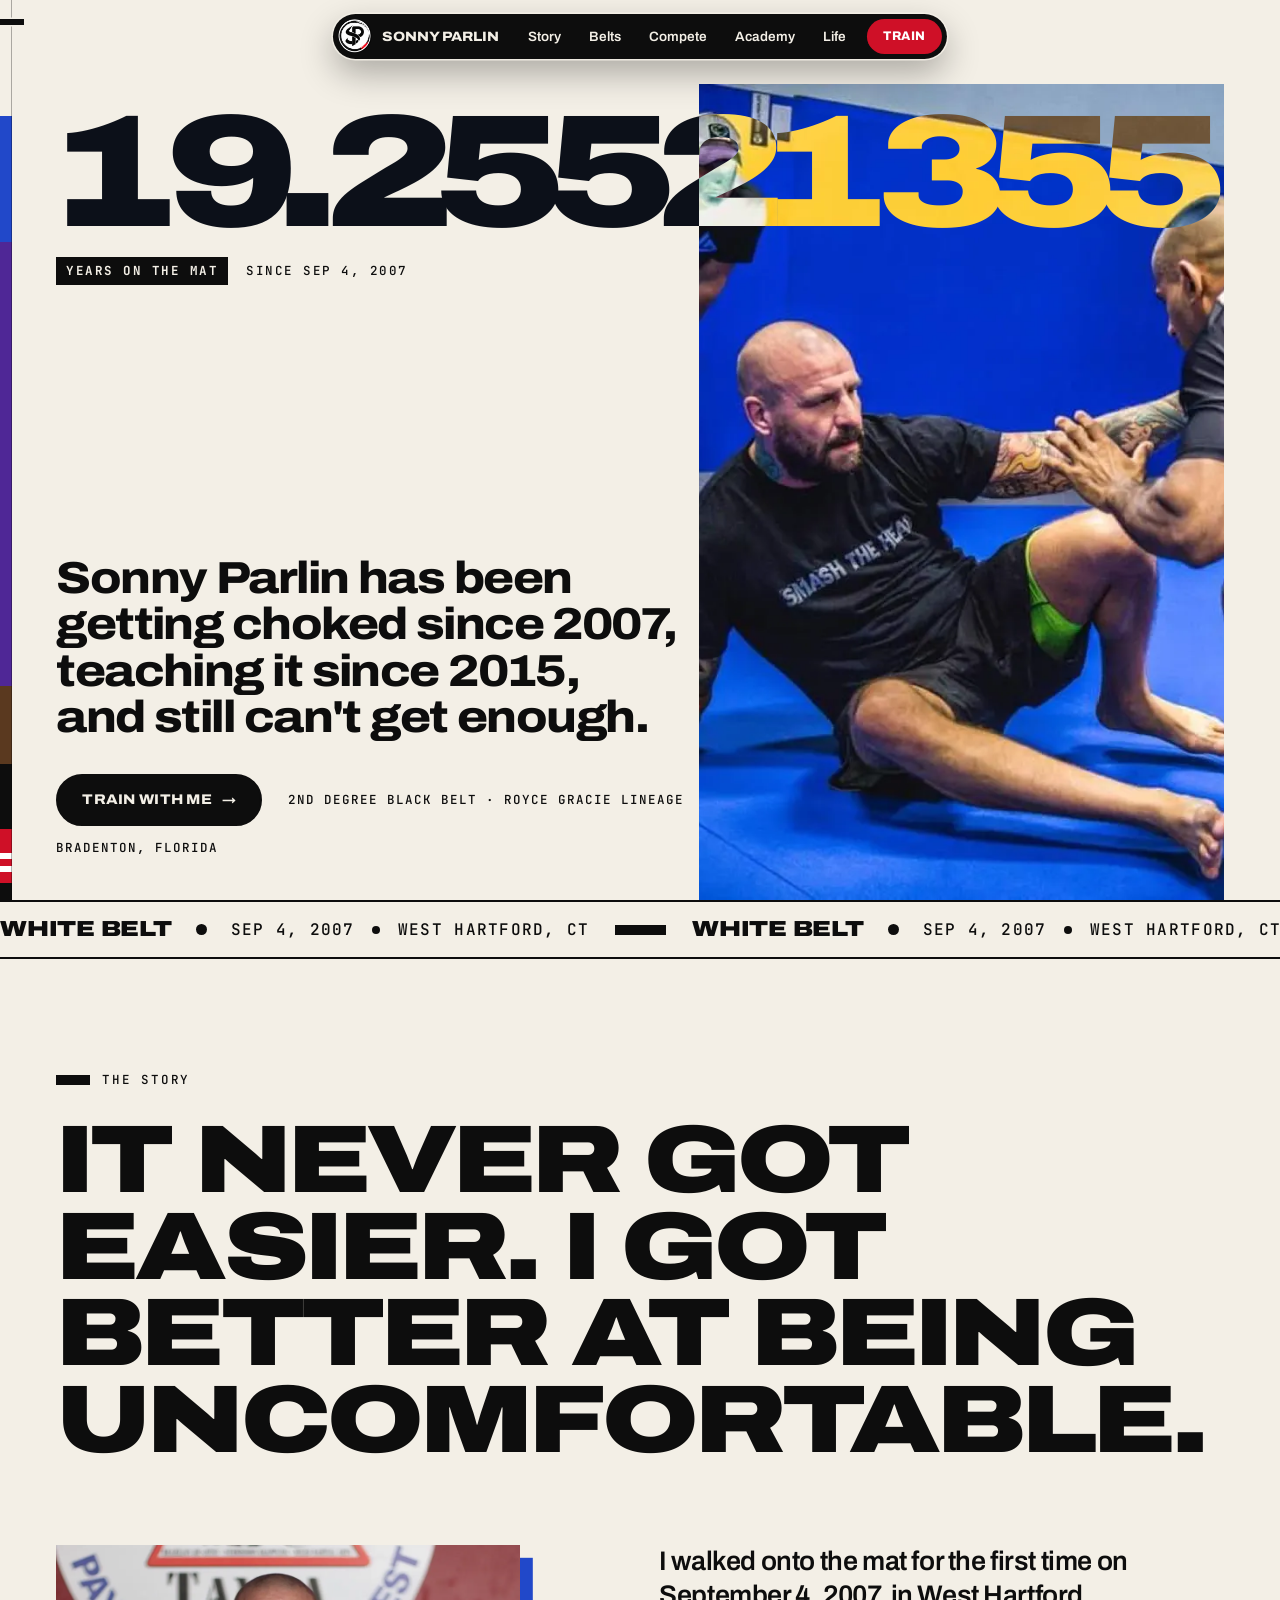
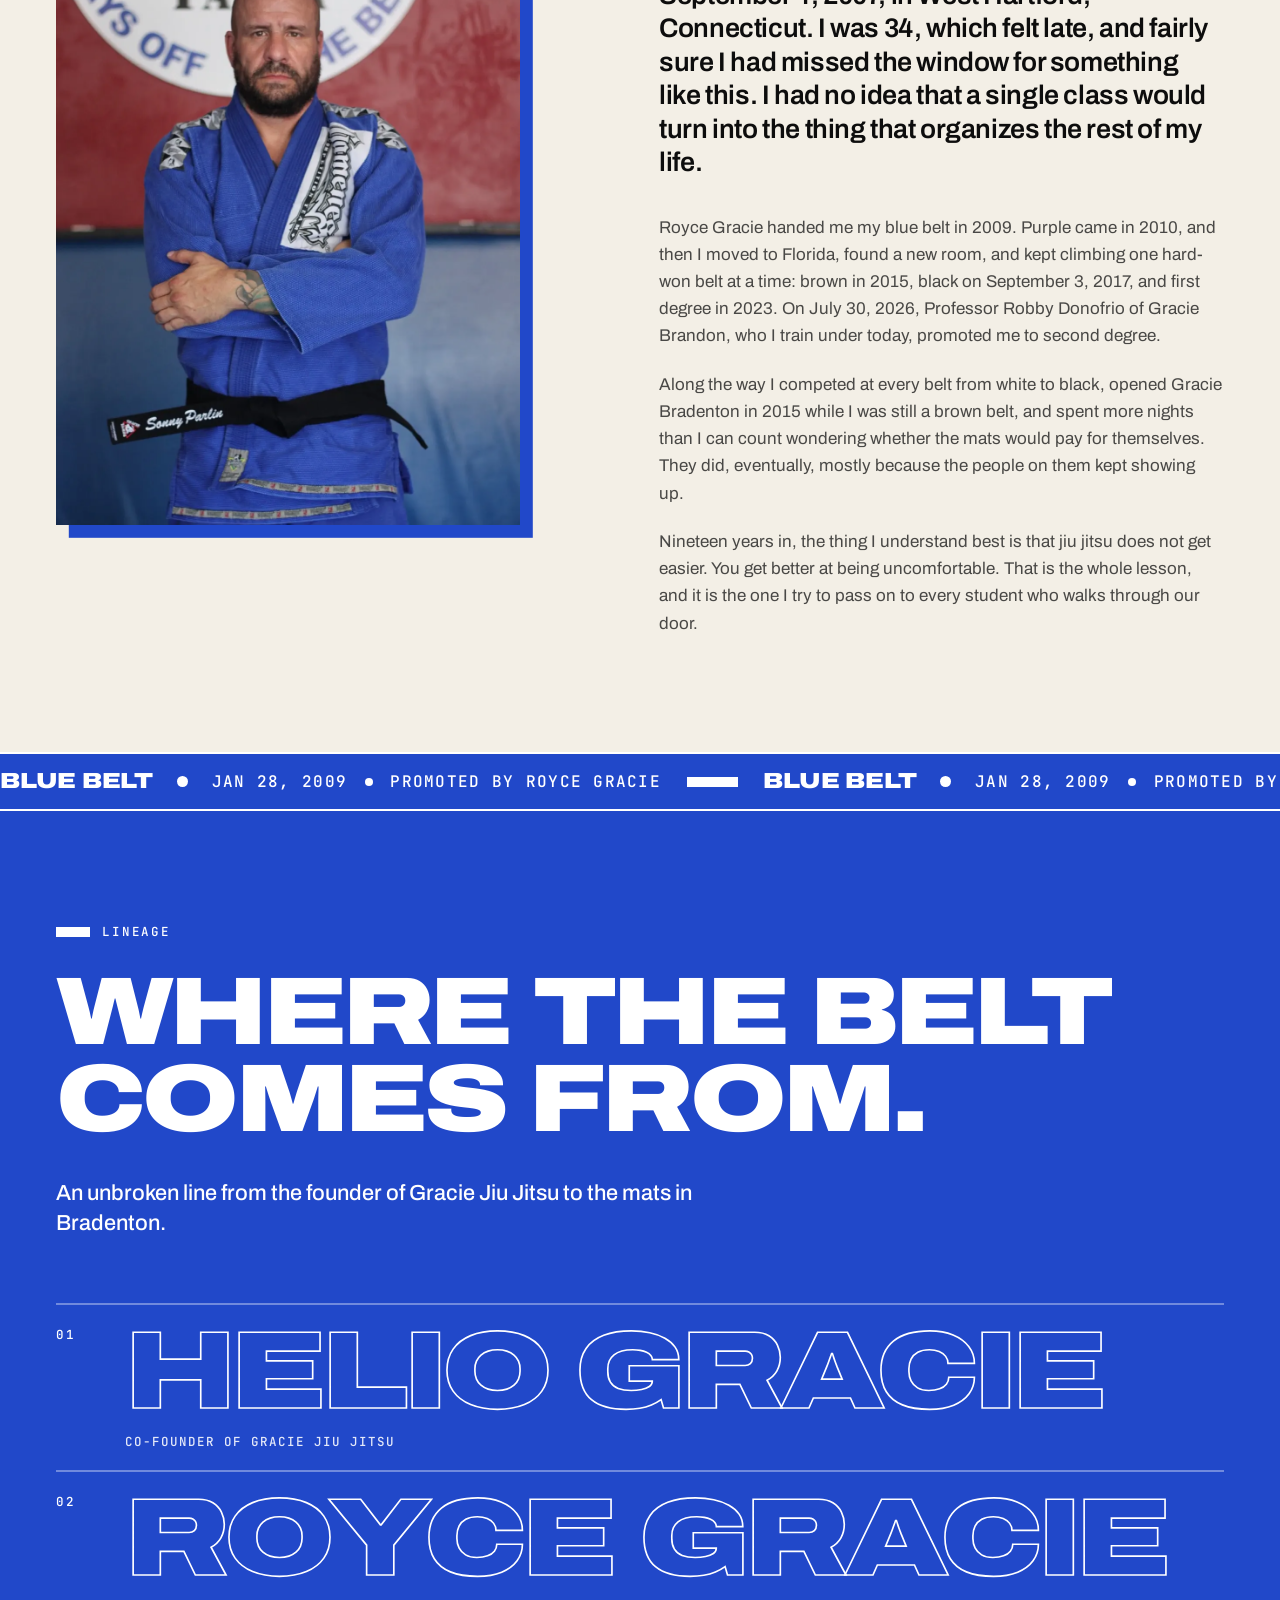
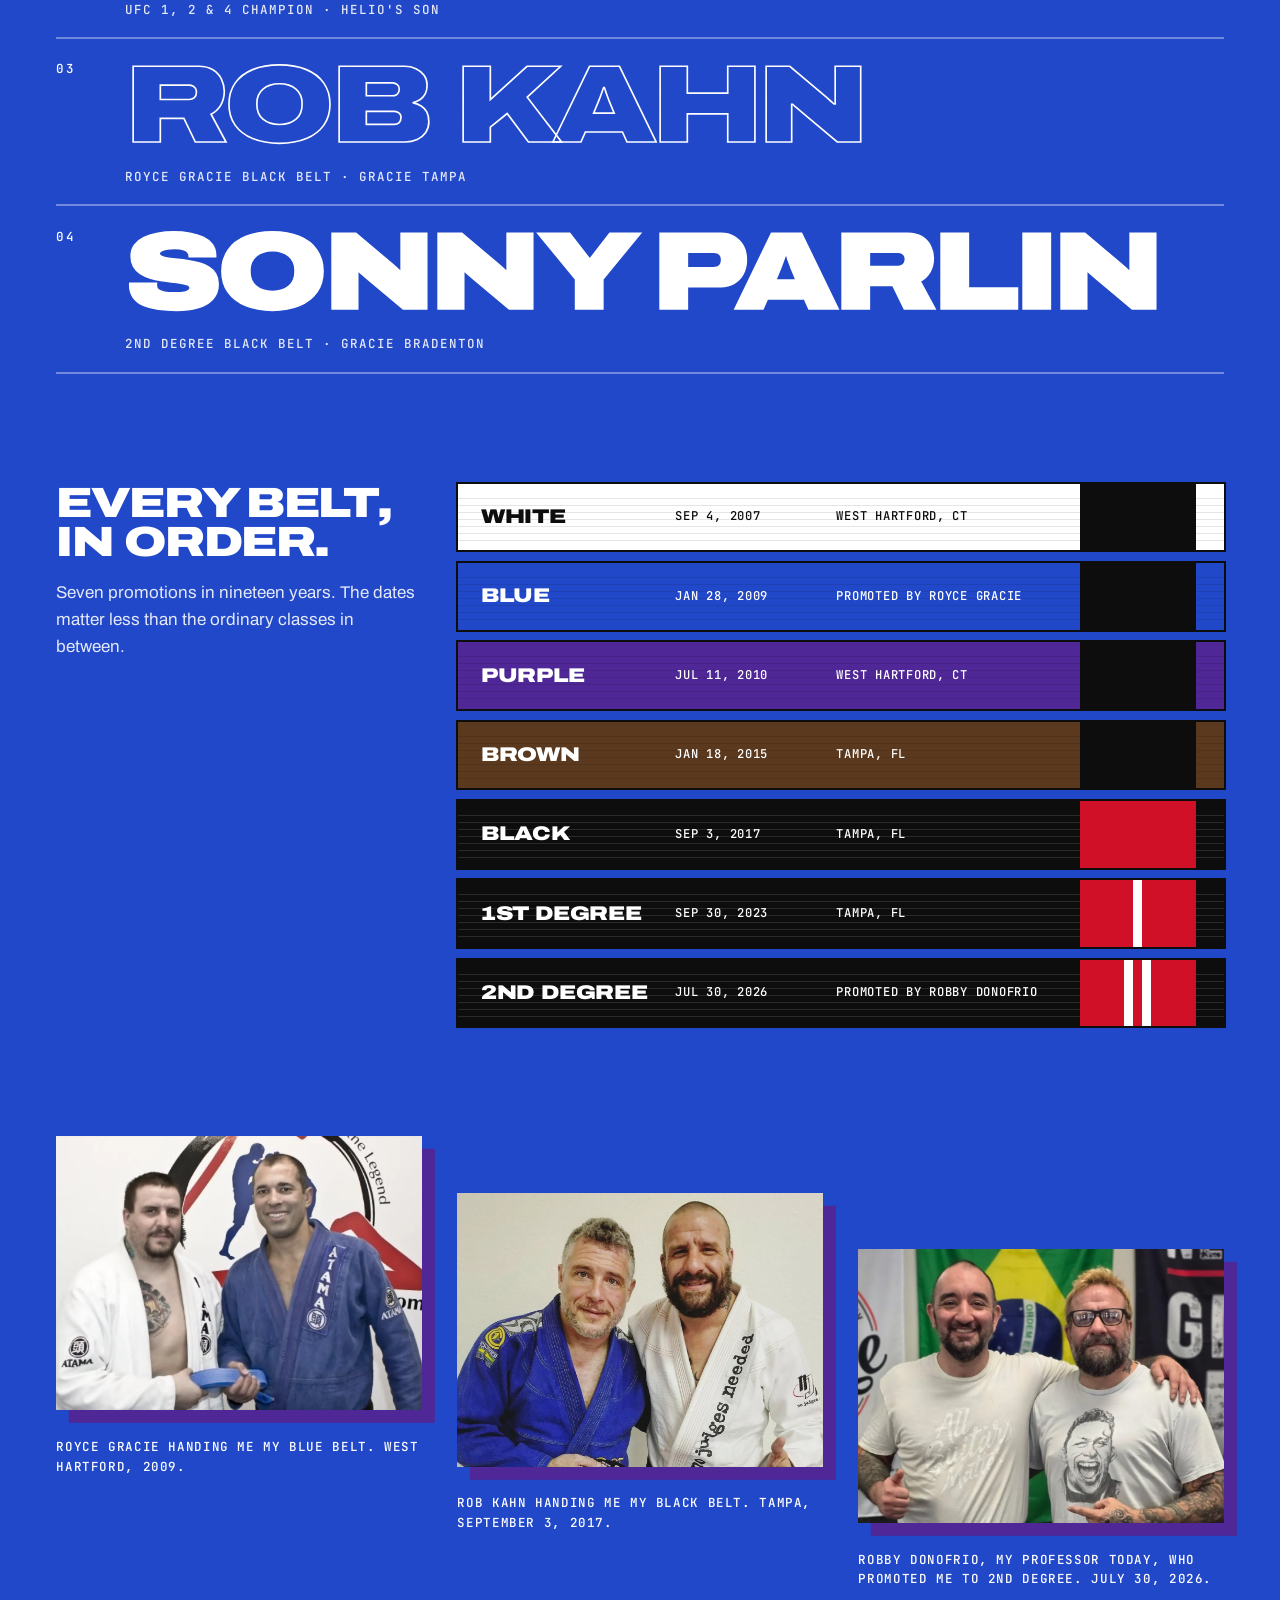
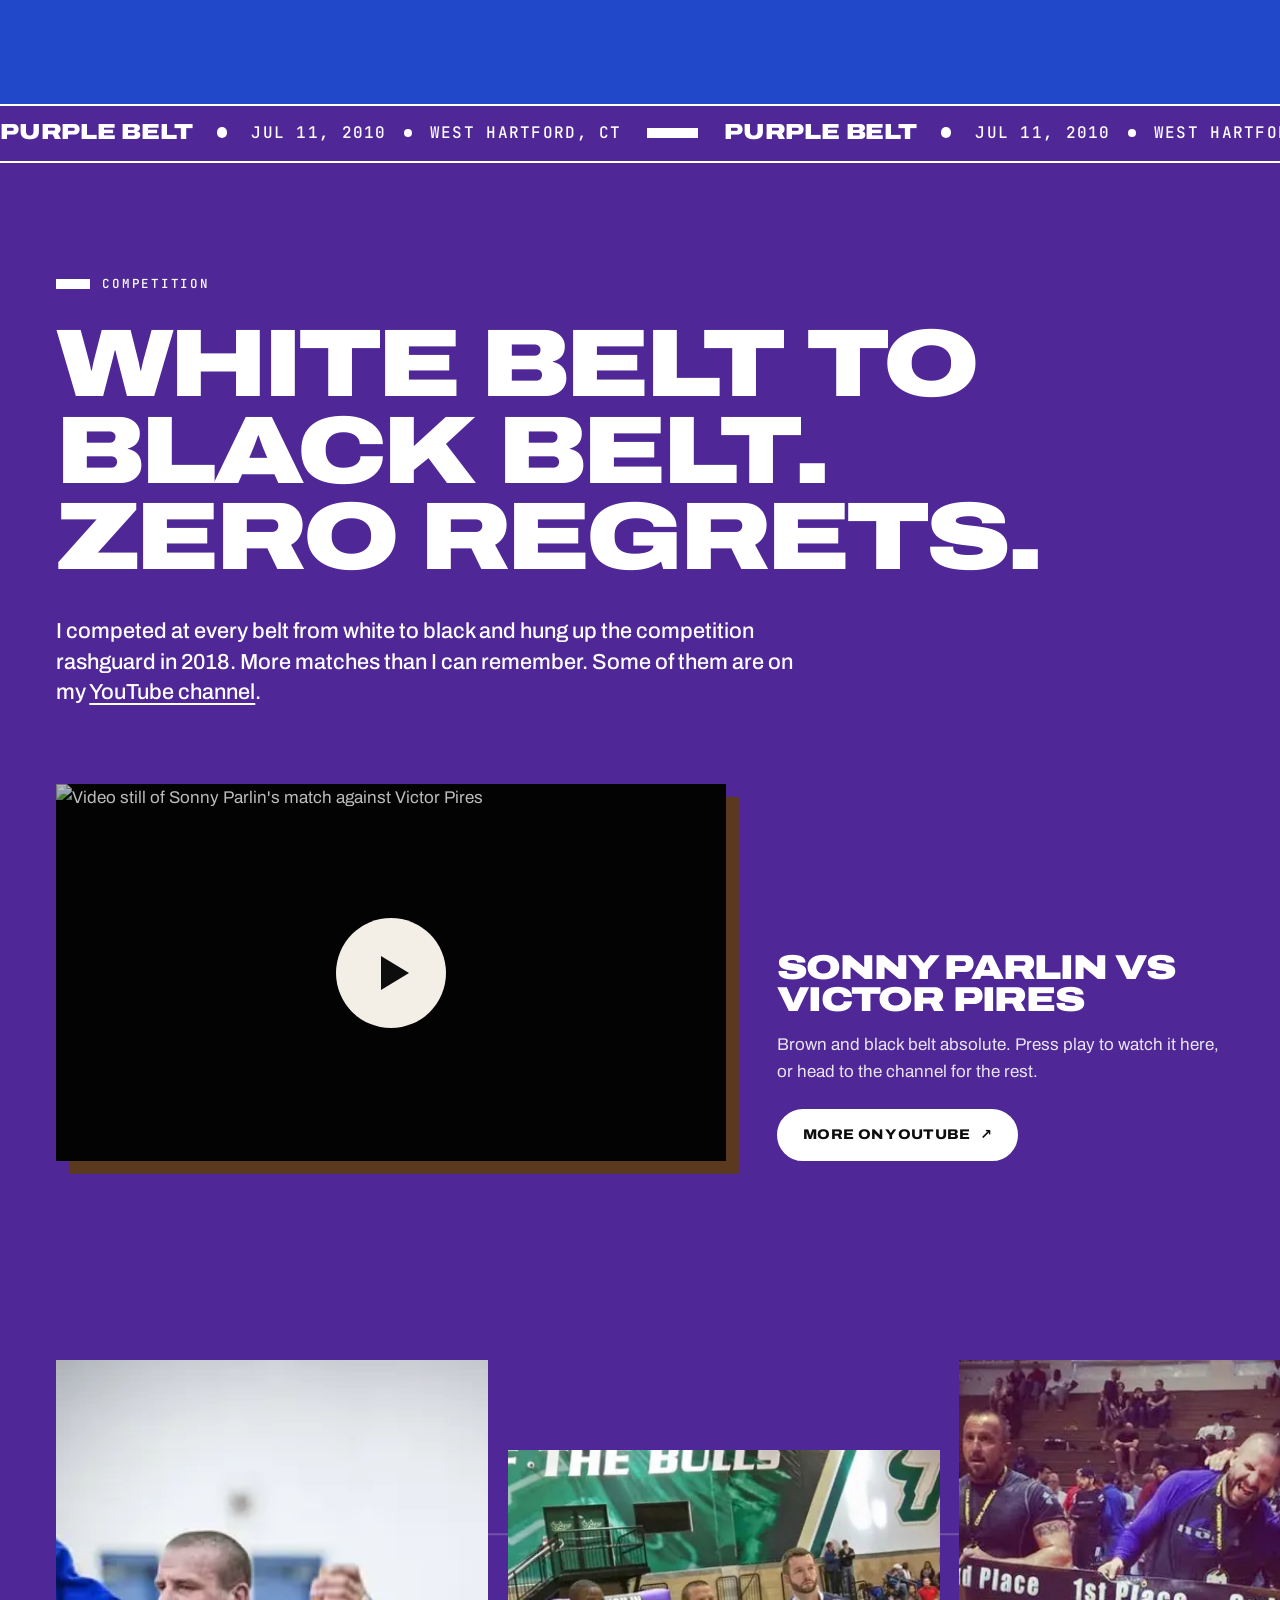
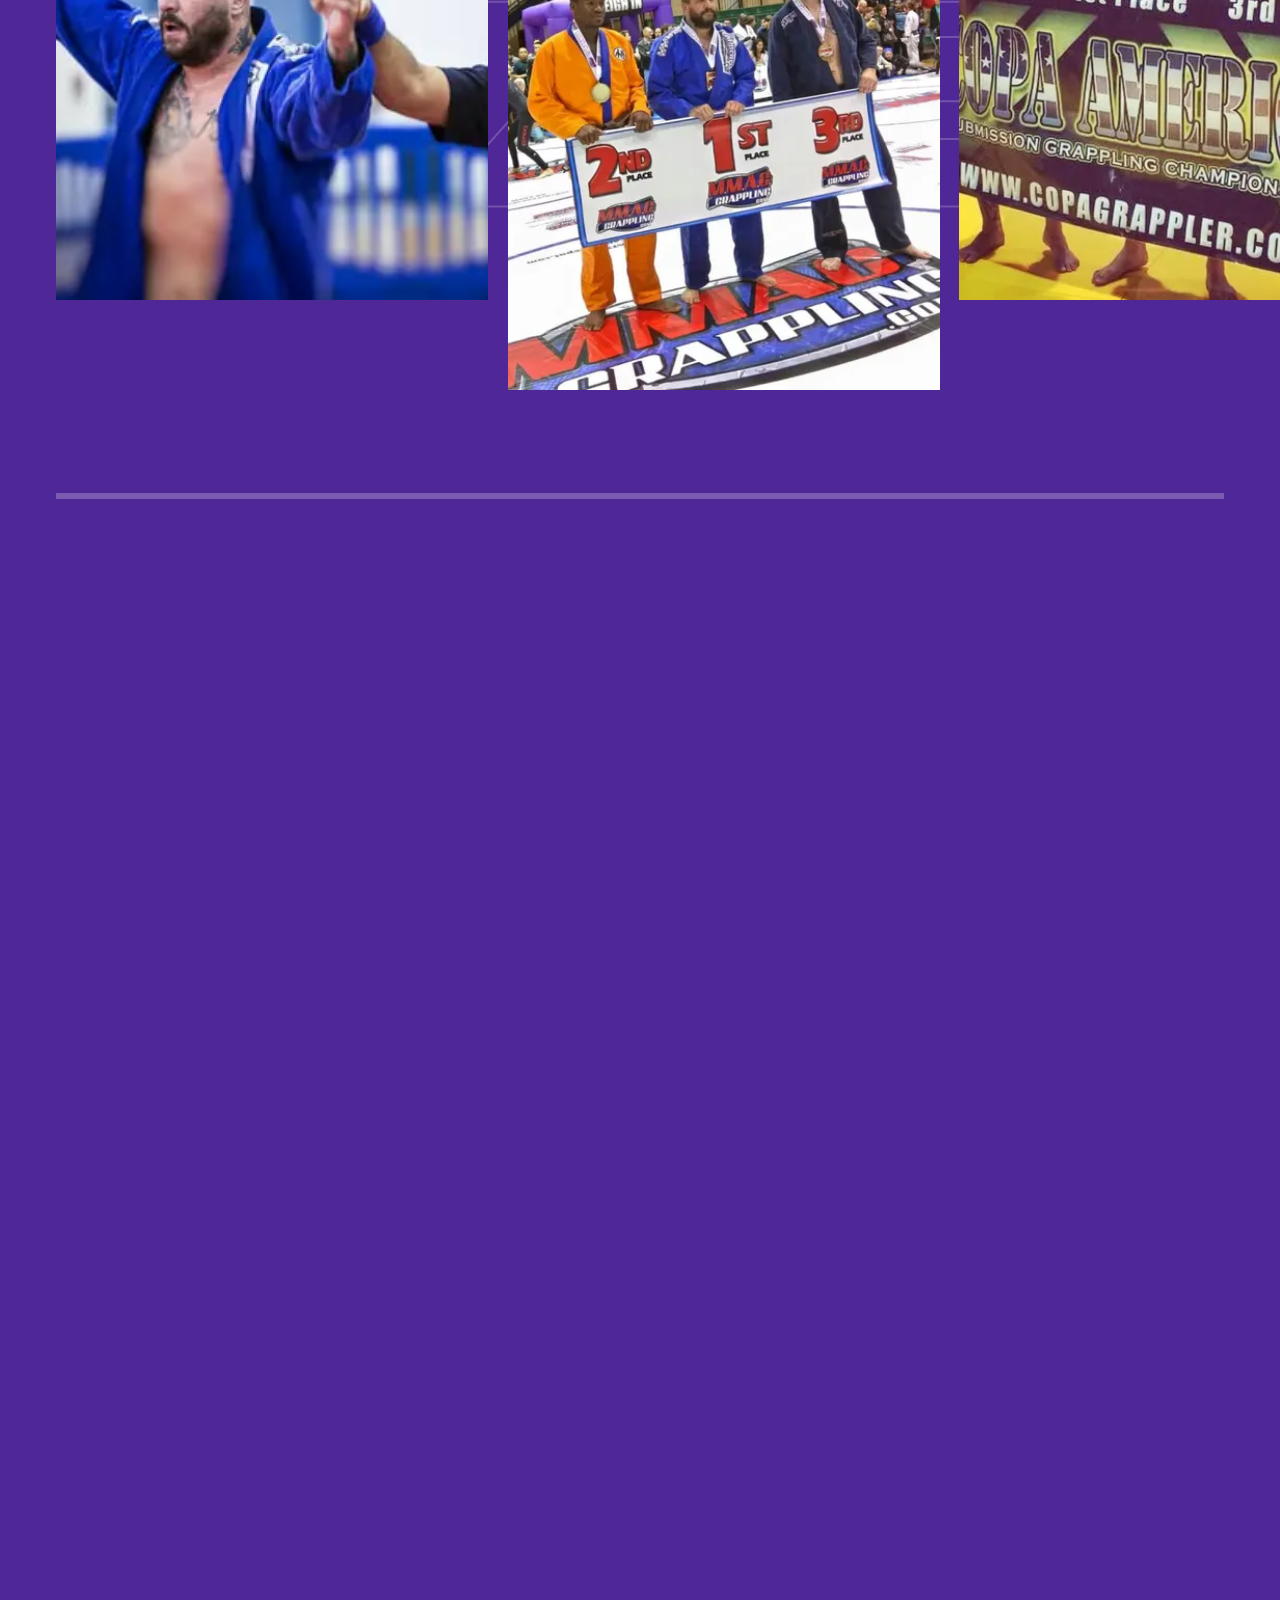
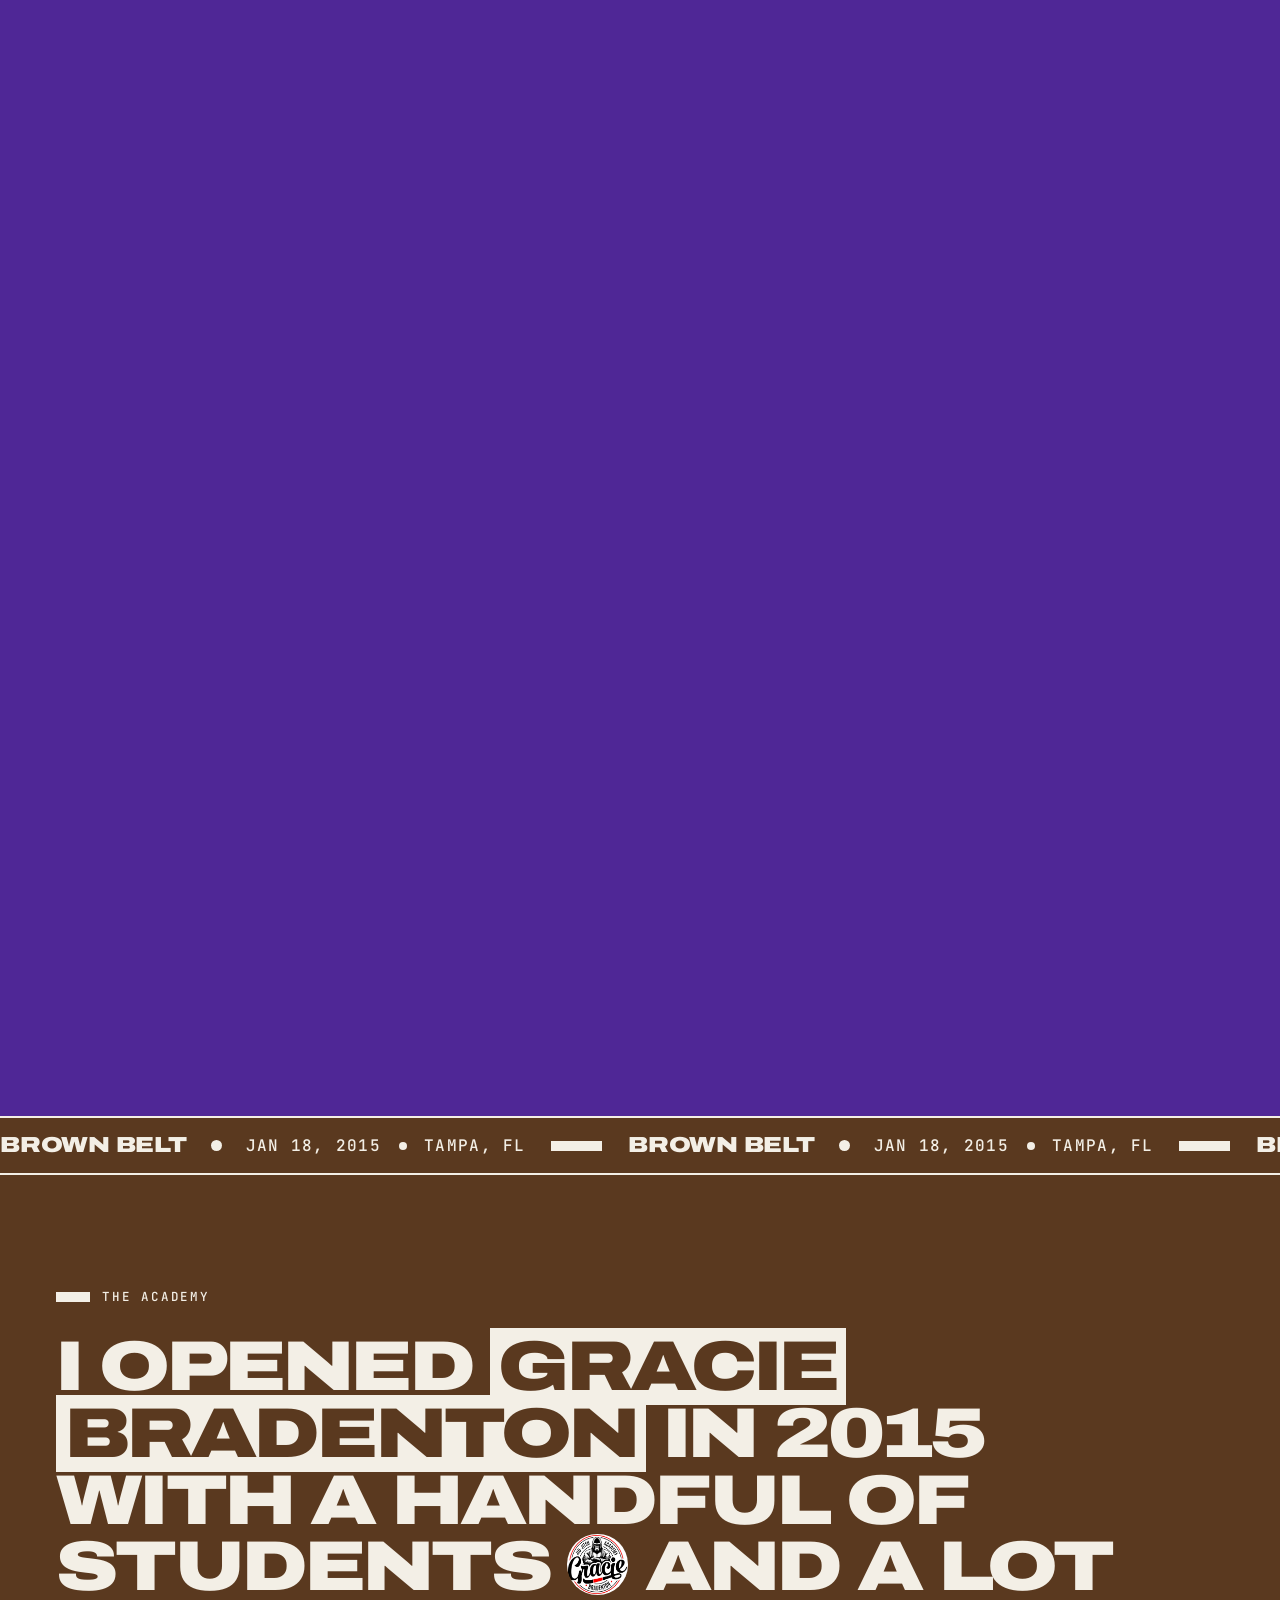
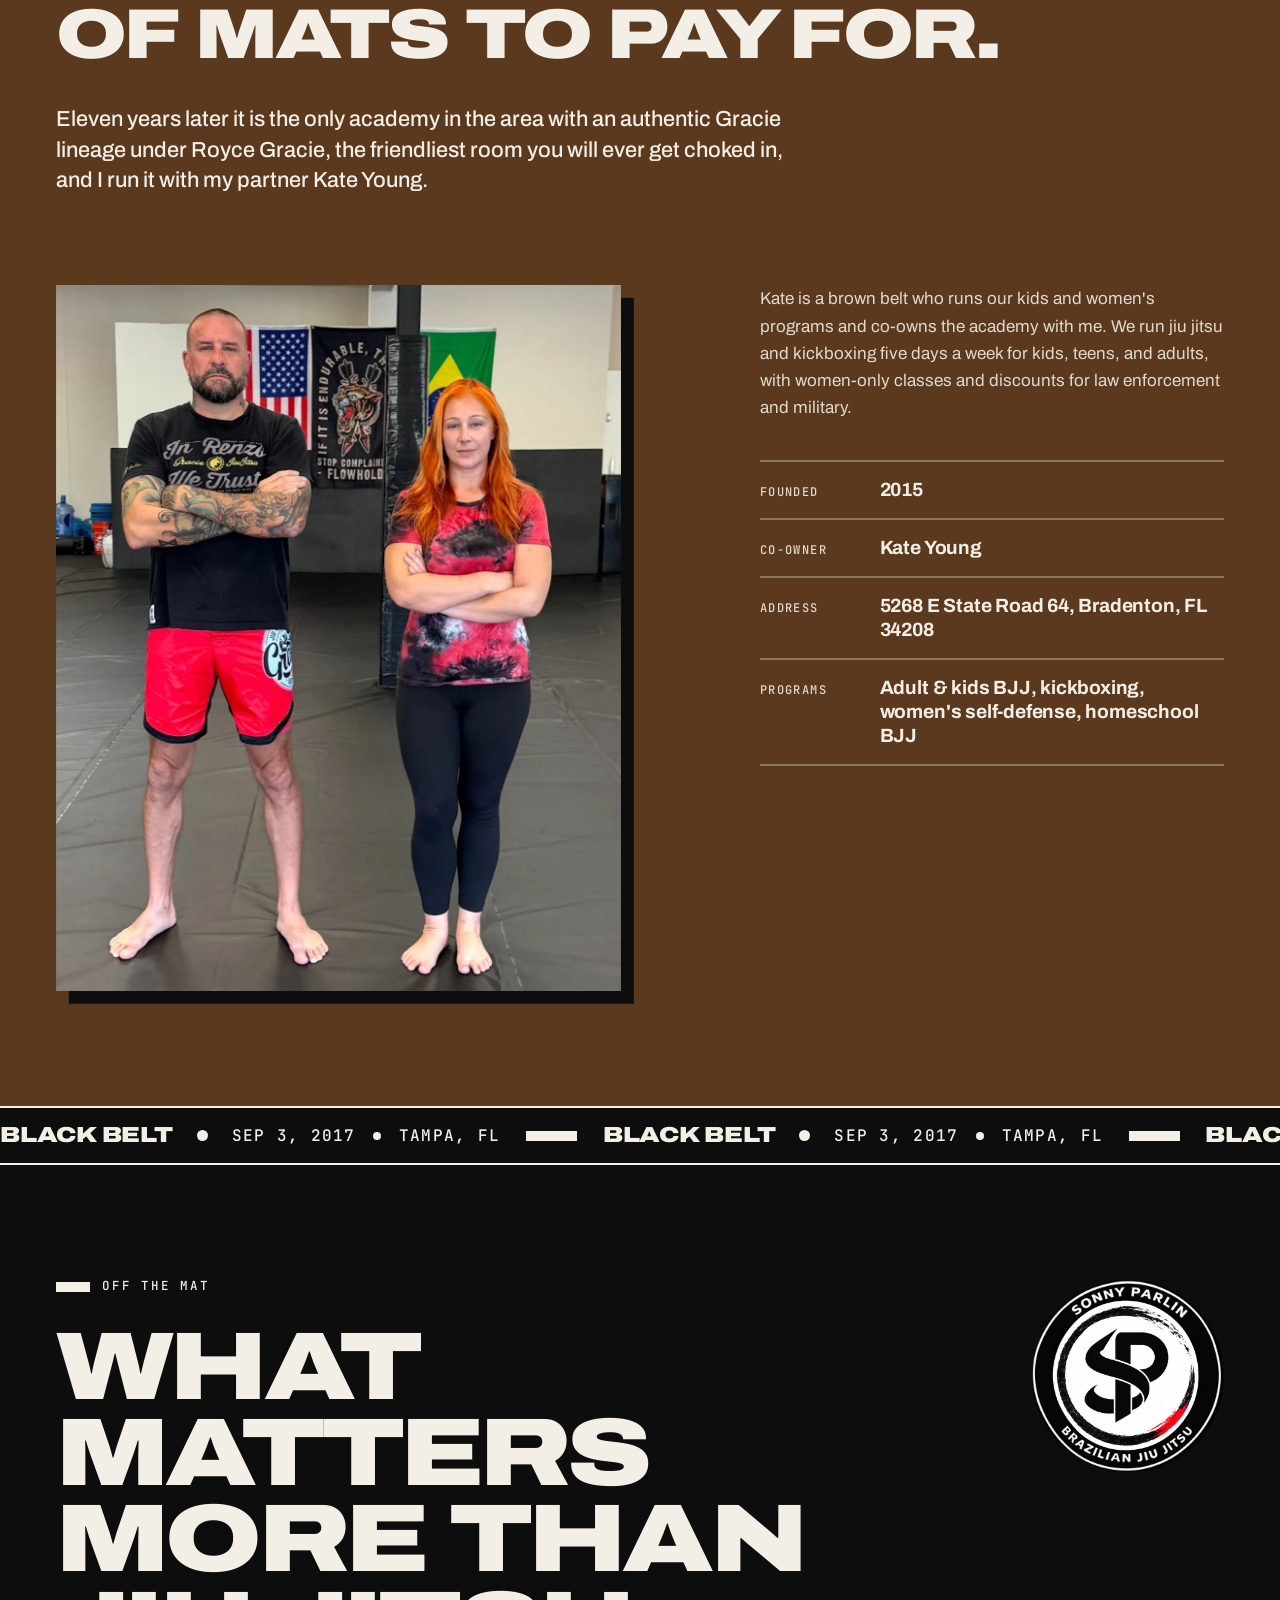
==== commit b0898c92: "Redesign: the page as one belt (local preview, not for deploy yet) Radical restyle with the same con" ====
--- a/index.html
+++ b/index.html
@@ -12,12 +12,12 @@
   <meta property="og:image" content="https://sonnyparlin.com/img/og-image.png">
   <meta property="og:image:width" content="1200">
   <meta property="og:image:height" content="630">
-  <meta property="og:image:alt" content="SP monogram logo">
+  <meta property="og:image:alt" content="Sonny Parlin Brazilian Jiu Jitsu badge">
   <meta name="twitter:card" content="summary_large_image">
   <meta name="twitter:title" content="Sonny Parlin">
   <meta name="twitter:description" content="2nd degree BJJ black belt in the Royce Gracie lineage. Founder of Gracie Bradenton.">
   <meta name="twitter:image" content="https://sonnyparlin.com/img/og-image.png">
-  <meta name="theme-color" content="#f1eee9">
+  <meta name="theme-color" content="#f3efe6">
   <link rel="canonical" href="https://sonnyparlin.com/">
   <link rel="icon" href="favicon.ico" sizes="32x32">
   <link rel="icon" type="image/png" sizes="32x32" href="img/sp-logo-32.png">
@@ -25,7 +25,7 @@
   <link rel="apple-touch-icon" sizes="180x180" href="img/sp-logo-180.png">
   <link rel="preconnect" href="https://fonts.googleapis.com">
   <link rel="preconnect" href="https://fonts.gstatic.com" crossorigin>
-  <link href="https://fonts.googleapis.com/css2?family=Inter+Tight:wght@500;600;700&family=Inter:wght@400;500;600&display=swap" rel="stylesheet">
+  <link href="https://fonts.googleapis.com/css2?family=Archivo:wdth,wght@62..125,100..900&family=JetBrains+Mono:wght@400;500;700&display=swap" rel="stylesheet">
   <script type="application/ld+json">
   {
     "@context": "https://schema.org",
@@ -47,281 +47,323 @@
 <a class="skip" href="#story">Skip to content</a>
 
 <header class="nav">
-  <a href="#top" class="cell name"><img class="mark" src="img/sp-logo.png" alt="" width="28" height="28">Sonny Parlin</a>
-  <div class="cell live"><b>On the mat for</b><span id="live" data-since="2007-09-04">19 years</span></div>
-  <nav class="cell menu" aria-label="Sections">
+  <a href="#top" class="nav-name" aria-label="Sonny Parlin, back to top"><img class="mark" src="img/sp-logo.png" alt="" width="34" height="34"><span>Sonny Parlin</span></a>
+  <nav class="nav-menu" aria-label="Sections">
     <a href="#story" data-sec="story">Story</a>
     <a href="#lineage" data-sec="lineage">Belts</a>
+    <a href="#competition" data-sec="competition">Compete</a>
     <a href="#academy" data-sec="academy">Academy</a>
-    <a href="#competition" data-sec="competition">Competition</a>
     <a href="#life" data-sec="life">Life</a>
   </nav>
+  <a class="nav-cta" href="#train">Train</a>
 </header>
 
+<!-- The page is one belt. This rail is the same belt in miniature. -->
+<div class="rail" aria-hidden="true">
+  <a href="#top" tabindex="-1" data-rail="white" style="--c:var(--white)"><span>White · 2007</span></a>
+  <a href="#lineage" tabindex="-1" data-rail="blue" style="--c:var(--blue)"><span>Blue · 2009</span></a>
+  <a href="#competition" tabindex="-1" data-rail="purple" style="--c:var(--purple)"><span>Purple · 2010</span></a>
+  <a href="#academy" tabindex="-1" data-rail="brown" style="--c:var(--brown)"><span>Brown · 2015</span></a>
+  <a href="#life" tabindex="-1" data-rail="black" style="--c:var(--black)"><span>Black · 2017</span></a>
+  <a href="#train" tabindex="-1" data-rail="red" class="rail-red" style="--c:var(--red)"><span>2nd degree · 2026</span></a>
+  <b style="--c:var(--black)"></b>
+  <i class="rail-dot"></i>
+</div>
+
 <main id="top">
 
-  <!-- HERO -->
-  <section class="wrap hero">
-    <h1>
-      Sonny Parlin has been
-      <img class="inl" src="img/thumbs/inline-comp-ibjjf-standing.webp" alt="" aria-hidden="true">
-      getting choked since 2007, teaching it since 2015, and
-      <img class="inl" src="img/thumbs/inline-sonny-kate.webp" alt="" aria-hidden="true" style="object-position:50% 20%">
-      still can't get enough.
-    </h1>
-    <div class="meta">
-      <a class="pill" href="#train">Train with me</a>
-      <span>2nd degree black belt · Royce Gracie lineage</span>
-      <span>Bradenton, Florida</span>
-    </div>
-  </section>
-
-  <!-- WASH -->
-  <div class="wash">
-    <picture>
-      <source srcset="img/webp/comp-seated-guard-drill.webp" type="image/webp">
-      <img src="img/comp-seated-guard-drill.jpg" alt="Sonny Parlin playing seated guard against a standing training partner on blue mats">
-    </picture>
-  </div>
-
-  <!-- STORY -->
-  <section id="story" class="wrap sec story">
-    <div class="story-head">
-      <p class="kicker">The story</p>
-      <h2>It never got easier. I got better at being uncomfortable.</h2>
-    </div>
-    <div class="story-body">
-      <p>
-        I walked onto the mat for the first time on September 4, 2007, in West Hartford, Connecticut.
-        I was 34, which felt late, and fairly sure I had missed the window for something like this.
-        I had no idea that a single class would turn into the thing that organizes the rest of my life.
-      </p>
-      <p>
-        Royce Gracie handed me my blue belt in 2009. Purple came in 2010, and then I moved to Florida,
-        found a new room, and kept climbing one hard-won belt at a time: brown in 2015, black on September 3, 2017,
-        and first degree in 2023. On July 30, 2026, Professor Robby Donofrio of Gracie Brandon, who I train under today,
-        promoted me to second degree.
-      </p>
-      <p>
-        Along the way I competed at every belt from white to black, opened Gracie Bradenton in 2015 while I was still
-        a brown belt, and spent more nights than I can count wondering whether the mats would pay for themselves.
-        They did, eventually, mostly because the people on them kept showing up.
-      </p>
-      <p>
-        Nineteen years in, the thing I understand best is that jiu jitsu does not get easier. You get better at being
-        uncomfortable. That is the whole lesson, and it is the one I try to pass on to every student who walks through our door.
-      </p>
-    </div>
-    <figure class="story-photo">
-      <picture>
-        <source srcset="img/webp/portrait-gi-tampa.webp" type="image/webp">
-        <img src="img/portrait-gi-tampa.jpg" alt="Sonny Parlin standing in a blue gi with arms crossed, wearing a black belt embroidered with his name" loading="lazy">
-      </picture>
-    </figure>
-  </section>
-
-  <!-- LINEAGE + BELTS -->
-  <section id="lineage" class="wrap sec">
-    <p class="kicker">Lineage</p>
-    <h2>Where the belt comes from.</h2>
-    <p class="lead">An unbroken line from the founder of Gracie Jiu Jitsu to the mats in Bradenton.</p>
-    <ol class="chain">
-      <li><span class="n">01</span><b>Helio Gracie</b><span>Co-founder of Gracie Jiu Jitsu</span></li>
-      <li><span class="n">02</span><b>Royce Gracie</b><span>UFC 1, 2 &amp; 4 champion · Helio's son</span></li>
-      <li><span class="n">03</span><b>Rob Kahn</b><span>Royce Gracie black belt · Gracie Tampa</span></li>
-      <li class="me"><span class="n">04</span><b>Sonny Parlin</b><span>2nd degree black belt · Gracie Bradenton</span></li>
-    </ol>
-
-    <div class="belts">
-      <div class="belts-head">
-        <h3>Every belt, in order.</h3>
-        <p>Seven promotions in nineteen years. The dates matter less than the ordinary classes in between.</p>
-      </div>
-      <table class="tbl">
-        <thead><tr><th>Belt</th><th>Date</th><th class="hide">Where</th></tr></thead>
-        <tbody>
-          <tr><td><i class="sw" style="background:#ebe8e1"></i>White</td><td class="dim">Sep 4, 2007</td><td class="dim hide">West Hartford, CT</td></tr>
-          <tr><td><i class="sw" style="background:#2a5bd7"></i>Blue</td><td class="dim">Jan 28, 2009</td><td class="dim hide">Promoted by Royce Gracie</td></tr>
-          <tr><td><i class="sw" style="background:#6f3fb0"></i>Purple</td><td class="dim">Jul 11, 2010</td><td class="dim hide">West Hartford, CT</td></tr>
-          <tr><td><i class="sw" style="background:#7c4b2a"></i>Brown</td><td class="dim">Jan 18, 2015</td><td class="dim hide">Tampa, FL</td></tr>
-          <tr><td><i class="sw k" style="background:#151515"></i>Black</td><td class="dim">Sep 3, 2017</td><td class="dim hide">Tampa, FL</td></tr>
-          <tr><td><i class="sw k k1" style="background:#151515"></i>1st degree</td><td class="dim">Sep 30, 2023</td><td class="dim hide">Tampa, FL</td></tr>
-          <tr><td><i class="sw k k2" style="background:#151515"></i>2nd degree</td><td class="dim">Jul 30, 2026</td><td class="dim hide">Promoted by Robby Donofrio</td></tr>
-        </tbody>
-      </table>
-    </div>
-
-    <div class="profs">
-      <figure class="prof">
+  <!-- ================= WHITE BELT ================= -->
+  <section class="belt b-white" data-belt="white">
+    <div class="hero">
+      <p class="count" aria-hidden="true"><span id="live" data-since="2007-09-04">19.00000000</span></p>
+      <p class="count-label"><b>Years on the mat</b><span>Since Sep 4, 2007</span><span class="sr">Sonny has been training for more than nineteen years.</span></p>
+      <figure class="hero-photo">
         <picture>
-          <source srcset="img/webp/royce-blue-belt.webp" type="image/webp">
-          <img src="img/royce-blue-belt.jpg" alt="A young Sonny Parlin in a white gi receiving his blue belt from Royce Gracie" loading="lazy">
-        </picture>
-        <figcaption>Royce Gracie handing me my blue belt. West Hartford, 2009.</figcaption>
-      </figure>
-      <figure class="prof">
-        <picture>
-          <source srcset="img/webp/rob-black-belt.webp" type="image/webp">
-          <img src="img/rob-black-belt.jpg" alt="Rob Kahn in a blue gi handing Sonny Parlin his black belt" loading="lazy" decoding="async" style="object-position:50% 0%">
-        </picture>
-        <figcaption>Rob Kahn handing me my black belt. Tampa, September 3, 2017.</figcaption>
-      </figure>
-      <figure class="prof">
-        <picture>
-          <source srcset="img/webp/black-belts.webp" type="image/webp">
-          <img src="img/black-belts.jpg" alt="Sonny Parlin with his professor, Robby Donofrio, in front of a Brazilian flag" loading="lazy" decoding="async" style="object-position:50% 6%">
-        </picture>
-        <figcaption>Robby Donofrio, my professor today, who promoted me to 2nd degree. July 30, 2026.</figcaption>
-      </figure>
-    </div>
-  </section>
-
-  <!-- ACADEMY -->
-  <section id="academy" class="wrap sec academy">
-    <p class="big">
-      I opened <em>Gracie Bradenton</em> in 2015 with a handful of students
-      <img class="inl logo" src="img/gracie-bradenton-logo.png" alt="Gracie Bradenton logo">
-      and a lot of mats to pay for.
-    </p>
-    <p class="big-sub">
-      Eleven years later it is the only academy in the area with an authentic Gracie lineage under Royce Gracie,
-      the friendliest room you will ever get choked in, and I run it with my partner Kate Young.
-    </p>
-    <div class="academy-grid">
-      <figure class="academy-photo">
-        <picture>
-          <source srcset="img/webp/sonny-kate.webp" type="image/webp">
-          <img src="img/sonny-kate.jpg" alt="Sonny Parlin and Kate Young standing with arms crossed on the mats at Gracie Bradenton" loading="lazy">
+          <source srcset="img/webp/comp-seated-guard-drill.webp" type="image/webp">
+          <img src="img/comp-seated-guard-drill.jpg" alt="Sonny Parlin playing seated guard against a standing training partner on blue mats" fetchpriority="high">
         </picture>
       </figure>
-      <div class="academy-copy">
-        <p>
-          Kate is a brown belt who runs our kids and women's programs and co-owns the academy with me.
-          We run jiu jitsu and kickboxing five days a week for kids, teens, and adults,
-          with women-only classes and discounts for law enforcement and military.
-        </p>
-        <table class="tbl facts">
-          <tbody>
-            <tr><td class="dim">Founded</td><td>2015</td></tr>
-            <tr><td class="dim">Co-owner</td><td>Kate Young</td></tr>
-            <tr><td class="dim">Address</td><td>5268 E State Road 64, Bradenton, FL 34208</td></tr>
-            <tr><td class="dim">Programs</td><td>Adult &amp; kids BJJ, kickboxing, women's self-defense, homeschool BJJ</td></tr>
-          </tbody>
-        </table>
-        <a class="pill" href="https://graciebradenton.com" target="_blank" rel="noopener">Visit graciebradenton.com</a>
-      </div>
-    </div>
-  </section>
-
-  <!-- COMPETITION -->
-  <section id="competition" class="wrap sec">
-    <p class="kicker">Competition</p>
-    <h2>White belt to black belt. Zero regrets.</h2>
-    <p class="lead">
-      I competed at every belt from white to black and hung up the competition rashguard in 2018.
-      More matches than I can remember. Some of them are on my
-      <a href="https://www.youtube.com/sonnyparlin" target="_blank" rel="noopener">YouTube channel</a>.
-    </p>
-    <div class="match">
-      <div class="video" data-id="6ORyGXbrQuU">
-        <img src="https://i.ytimg.com/vi/6ORyGXbrQuU/hqdefault.jpg" alt="Video still of Sonny Parlin's match against Victor Pires" loading="lazy" decoding="async">
-        <button class="play" type="button" aria-label="Play: Sonny Parlin vs Victor Pires"><span></span></button>
-      </div>
-      <div class="match-copy">
-        <h3>Sonny Parlin vs Victor Pires</h3>
-        <p>Brown and black belt absolute. Press play to watch it here, or head to the channel for the rest.</p>
-        <a class="pill" href="https://www.youtube.com/sonnyparlin" target="_blank" rel="noopener">More on YouTube</a>
-      </div>
-    </div>
-    <div class="cards">
-      <button class="card" data-full="img/comp-gi-win.jpg"><img src="img/thumbs/comp-gi-win.webp" alt="Sonny Parlin raising both arms as the referee lifts his hand after a gi match win" loading="lazy" decoding="async" style="object-position:35% 30%"></button>
-      <button class="card" data-full="img/comp-first-place.jpg"><img src="img/thumbs/comp-first-place.webp" alt="Sonny Parlin standing in first place on the podium at an MMAC Grappling tournament in a blue gi" loading="lazy" decoding="async" style="object-position:48% 30%"></button>
-      <button class="card" data-full="img/comp-copa-banner.jpg"><img src="img/thumbs/comp-copa-banner.webp" alt="Sonny Parlin in first place holding the Copa America Submission Grappling Championships banner with the other medalists" loading="lazy" decoding="async" style="object-position:50% 40%"></button>
-      <button class="card" data-full="img/comp-hand-raised.jpg"><img src="img/thumbs/comp-hand-raised.webp" alt="Referee raising Sonny Parlin's hand after a win" loading="lazy"></button>
-      <button class="card" data-full="img/comp-flo-stream.jpg"><img src="img/thumbs/comp-flo-stream.webp" alt="Broadcast still of Sonny Parlin grappling at the Grappling Pro Championship" loading="lazy" decoding="async" style="object-position:72% 50%"></button>
-      <button class="card" data-full="img/comp-seated-guard.jpg"><img src="img/thumbs/comp-seated-guard.webp" alt="Sonny Parlin playing seated guard against a standing opponent" loading="lazy"></button>
-      <button class="card" data-full="img/comp-ibjjf-standing.jpg"><img src="img/thumbs/comp-ibjjf-standing.webp" alt="Sonny Parlin squaring up with an opponent at an IBJJF no-gi tournament" loading="lazy"></button>
-      <button class="card" data-full="img/comp-gi-match.jpg"><img src="img/thumbs/comp-gi-match.webp" alt="Gi match with both competitors in blue gis" loading="lazy"></button>
-      <button class="card" data-full="img/comp-podium.jpg"><img src="img/thumbs/comp-podium.webp" alt="Sonny Parlin on the podium with a bronze medal at the Grappling Games, giving a thumbs up in a blue gi" loading="lazy" decoding="async" style="object-position:70% 25%"></button>
-      <button class="card" data-full="img/comp-copa-guard.jpg"><img src="img/thumbs/comp-copa-guard.webp" alt="Sonny Parlin attacking from guard at the Copa Grappling tournament" loading="lazy"></button>
-      <button class="card" data-full="img/comp-barra-scramble.jpg"><img src="img/thumbs/comp-barra-scramble.webp" alt="Sonny Parlin in a red rashguard locked up in a scramble with a Gracie Barra competitor" loading="lazy" decoding="async" style="object-position:86% 55%"></button>
-      <button class="card" data-full="img/comp-gi-orange-guard.jpg"><img src="img/thumbs/comp-gi-orange-guard.webp" alt="Sonny Parlin in a blue gi playing guard against an opponent in an orange gi" loading="lazy" decoding="async" style="object-position:35% 60%"></button>
-      <button class="card" data-full="img/comp-lake-gibson-guard.jpg"><img src="img/thumbs/comp-lake-gibson-guard.webp" alt="Sonny Parlin attacking from guard in a no-gi match at Lake Gibson" loading="lazy" decoding="async" style="object-position:50% 45%"></button>
-      <button class="card" data-full="img/comp-in-house-top.jpg"><img src="img/thumbs/comp-in-house-top.webp" alt="Sonny Parlin working from the top in an in-house tournament in front of a crowd of students" loading="lazy" decoding="async" style="object-position:50% 60%"></button>
-      <button class="card" data-full="img/comp-gi-side-control.jpg"><img src="img/thumbs/comp-gi-side-control.webp" alt="Sonny Parlin in a blue gi pinning an opponent on a red mat at a gi tournament" loading="lazy" decoding="async" style="object-position:45% 75%"></button>
-      <button class="card" data-full="img/comp-nogi-leg-entangle.jpg"><img src="img/thumbs/comp-nogi-leg-entangle.webp" alt="Sonny Parlin in a black rashguard attacking a leg entanglement in a no-gi match" loading="lazy" decoding="async" style="object-position:60% 60%"></button>
-      <button class="card" data-full="img/comp-seated-guard-drill.jpg"><img src="img/thumbs/comp-seated-guard-drill.webp" alt="Sonny Parlin playing seated guard against a standing training partner on blue mats" loading="lazy" decoding="async" style="object-position:30% 50%"></button>
-      <button class="card" data-full="img/comp-walkout.jpg"><img src="img/thumbs/comp-walkout.webp" alt="Sonny Parlin walking to the mat in a black rashguard" loading="lazy"></button>
-    </div>
-  </section>
-
-  <!-- LIFE -->
-  <section id="life" class="wrap sec life">
-    <div>
-      <p class="kicker">Off the mat</p>
-      <h2>What matters more than jiu jitsu.</h2>
-      <p>
-        I am a Christian, and my faith comes before anything I do on a mat. It is the reason
-        I try to run a school where nobody is put on a pedestal and everybody is welcome.
-        It is also why I built <a href="https://vantagebible.com" target="_blank" rel="noopener">Vantage Bible</a>,
-        a website and iOS app with the King James Bible narrated and explained, the meaning of every passage a tap away,
-        and a set of features that make getting closer to the Bible much easier.
+      <div class="hero-copy">
+        <h1 data-split>Sonny Parlin has been getting choked since 2007, teaching it since 2015, and still can't get enough.</h1>
+        <div class="meta">
+          <a class="pill" href="#train">Train with me</a>
+          <span>2nd degree black belt · Royce Gracie lineage</span>
+          <span>Bradenton, Florida</span>
+        </div>
+      </div>
+    </div>
+
+    <div class="ticker" data-items="White belt|Sep 4, 2007|West Hartford, CT"></div>
+
+    <div id="story" class="wrap sec story">
+      <p class="kicker">The story</p>
+      <h2 class="mega" data-split>It never got easier. I got better at being uncomfortable.</h2>
+      <div class="story-grid">
+        <figure class="story-photo">
+          <picture>
+            <source srcset="img/webp/portrait-gi-tampa.webp" type="image/webp">
+            <img src="img/portrait-gi-tampa.jpg" alt="Sonny Parlin standing in a blue gi with arms crossed, wearing a black belt embroidered with his name" loading="lazy">
+          </picture>
+        </figure>
+        <div class="story-body">
+          <p>
+            I walked onto the mat for the first time on September 4, 2007, in West Hartford, Connecticut.
+            I was 34, which felt late, and fairly sure I had missed the window for something like this.
+            I had no idea that a single class would turn into the thing that organizes the rest of my life.
+          </p>
+          <p>
+            Royce Gracie handed me my blue belt in 2009. Purple came in 2010, and then I moved to Florida,
+            found a new room, and kept climbing one hard-won belt at a time: brown in 2015, black on September 3, 2017,
+            and first degree in 2023. On July 30, 2026, Professor Robby Donofrio of Gracie Brandon, who I train under today,
+            promoted me to second degree.
+          </p>
+          <p>
+            Along the way I competed at every belt from white to black, opened Gracie Bradenton in 2015 while I was still
+            a brown belt, and spent more nights than I can count wondering whether the mats would pay for themselves.
+            They did, eventually, mostly because the people on them kept showing up.
+          </p>
+          <p>
+            Nineteen years in, the thing I understand best is that jiu jitsu does not get easier. You get better at being
+            uncomfortable. That is the whole lesson, and it is the one I try to pass on to every student who walks through our door.
+          </p>
+        </div>
+      </div>
+    </div>
+  </section>
+
+  <!-- ================= BLUE BELT ================= -->
+  <section id="lineage" class="belt b-blue" data-belt="blue">
+    <div class="ticker rev" data-items="Blue belt|Jan 28, 2009|Promoted by Royce Gracie"></div>
+    <div class="wrap sec">
+      <p class="kicker">Lineage</p>
+      <h2 class="mega" data-split>Where the belt comes from.</h2>
+      <p class="lead">An unbroken line from the founder of Gracie Jiu Jitsu to the mats in Bradenton.</p>
+      <ol class="chain">
+        <li><span class="n">01</span><b>Helio Gracie</b><span class="d">Co-founder of Gracie Jiu Jitsu</span></li>
+        <li><span class="n">02</span><b>Royce Gracie</b><span class="d">UFC 1, 2 &amp; 4 champion · Helio's son</span></li>
+        <li><span class="n">03</span><b>Rob Kahn</b><span class="d">Royce Gracie black belt · Gracie Tampa</span></li>
+        <li class="me"><span class="n">04</span><b>Sonny Parlin</b><span class="d">2nd degree black belt · Gracie Bradenton</span></li>
+      </ol>
+
+      <div class="belts">
+        <div class="belts-head">
+          <h3>Every belt, in order.</h3>
+          <p>Seven promotions in nineteen years. The dates matter less than the ordinary classes in between.</p>
+        </div>
+        <ol class="rack">
+          <li class="bar" style="--c:#ffffff;--t:#0d0d0d"><b>White</b><span>Sep 4, 2007</span><span class="where">West Hartford, CT</span><i class="rank"></i></li>
+          <li class="bar" style="--c:var(--blue);--t:#fff"><b>Blue</b><span>Jan 28, 2009</span><span class="where">Promoted by Royce Gracie</span><i class="rank"></i></li>
+          <li class="bar" style="--c:var(--purple);--t:#fff"><b>Purple</b><span>Jul 11, 2010</span><span class="where">West Hartford, CT</span><i class="rank"></i></li>
+          <li class="bar" style="--c:var(--brown);--t:#fff"><b>Brown</b><span>Jan 18, 2015</span><span class="where">Tampa, FL</span><i class="rank"></i></li>
+          <li class="bar k" style="--c:var(--black);--t:#fff"><b>Black</b><span>Sep 3, 2017</span><span class="where">Tampa, FL</span><i class="rank"></i></li>
+          <li class="bar k" style="--c:var(--black);--t:#fff"><b>1st degree</b><span>Sep 30, 2023</span><span class="where">Tampa, FL</span><i class="rank"><u></u></i></li>
+          <li class="bar k" style="--c:var(--black);--t:#fff"><b>2nd degree</b><span>Jul 30, 2026</span><span class="where">Promoted by Robby Donofrio</span><i class="rank"><u></u><u></u></i></li>
+        </ol>
+      </div>
+
+      <div class="profs">
+        <figure class="prof">
+          <picture>
+            <source srcset="img/webp/royce-blue-belt.webp" type="image/webp">
+            <img src="img/royce-blue-belt.jpg" alt="A young Sonny Parlin in a white gi receiving his blue belt from Royce Gracie" loading="lazy">
+          </picture>
+          <figcaption>Royce Gracie handing me my blue belt. West Hartford, 2009.</figcaption>
+        </figure>
+        <figure class="prof">
+          <picture>
+            <source srcset="img/webp/rob-black-belt.webp" type="image/webp">
+            <img src="img/rob-black-belt.jpg" alt="Rob Kahn in a blue gi handing Sonny Parlin his black belt" loading="lazy" decoding="async" style="object-position:50% 0%">
+          </picture>
+          <figcaption>Rob Kahn handing me my black belt. Tampa, September 3, 2017.</figcaption>
+        </figure>
+        <figure class="prof">
+          <picture>
+            <source srcset="img/webp/black-belts.webp" type="image/webp">
+            <img src="img/black-belts.jpg" alt="Sonny Parlin with his professor, Robby Donofrio, in front of a Brazilian flag" loading="lazy" decoding="async" style="object-position:50% 6%">
+          </picture>
+          <figcaption>Robby Donofrio, my professor today, who promoted me to 2nd degree. July 30, 2026.</figcaption>
+        </figure>
+      </div>
+    </div>
+  </section>
+
+  <!-- ================= PURPLE BELT ================= -->
+  <section id="competition" class="belt b-purple" data-belt="purple">
+    <div class="ticker" data-items="Purple belt|Jul 11, 2010|West Hartford, CT"></div>
+    <div class="wrap sec comp-top">
+      <p class="kicker">Competition</p>
+      <h2 class="mega" data-split>White belt to black belt. Zero regrets.</h2>
+      <p class="lead">
+        I competed at every belt from white to black and hung up the competition rashguard in 2018.
+        More matches than I can remember. Some of them are on my
+        <a href="https://www.youtube.com/sonnyparlin" target="_blank" rel="noopener">YouTube channel</a>.
       </p>
-      <p>
-        I have been married to my wife, Kara, for 28 years. She has watched every promotion, every competition,
-        and every late night of building a business, and none of it happens without her.
+      <div class="match">
+        <div class="video" data-id="6ORyGXbrQuU">
+          <img src="https://i.ytimg.com/vi/6ORyGXbrQuU/hqdefault.jpg" alt="Video still of Sonny Parlin's match against Victor Pires" loading="lazy" decoding="async">
+          <button class="play" type="button" aria-label="Play: Sonny Parlin vs Victor Pires"><span></span></button>
+        </div>
+        <div class="match-copy">
+          <h3>Sonny Parlin vs Victor Pires</h3>
+          <p>Brown and black belt absolute. Press play to watch it here, or head to the channel for the rest.</p>
+          <a class="pill" href="https://www.youtube.com/sonnyparlin" target="_blank" rel="noopener">More on YouTube</a>
+        </div>
+      </div>
+    </div>
+    <div class="hgal" id="hgal">
+      <div class="hgal-pin">
+        <p class="hgal-ghost" aria-hidden="true">Zero regrets</p>
+        <div class="cards">
+          <button class="card" data-full="img/comp-gi-win.jpg"><img src="img/thumbs/comp-gi-win.webp" alt="Sonny Parlin raising both arms as the referee lifts his hand after a gi match win" loading="lazy" decoding="async" style="object-position:35% 30%"></button>
+          <button class="card" data-full="img/comp-first-place.jpg"><img src="img/thumbs/comp-first-place.webp" alt="Sonny Parlin standing in first place on the podium at an MMAC Grappling tournament in a blue gi" loading="lazy" decoding="async" style="object-position:48% 30%"></button>
+          <button class="card" data-full="img/comp-copa-banner.jpg"><img src="img/thumbs/comp-copa-banner.webp" alt="Sonny Parlin in first place holding the Copa America Submission Grappling Championships banner with the other medalists" loading="lazy" decoding="async" style="object-position:50% 40%"></button>
+          <button class="card" data-full="img/comp-hand-raised.jpg"><img src="img/thumbs/comp-hand-raised.webp" alt="Referee raising Sonny Parlin's hand after a win" loading="lazy"></button>
+          <button class="card" data-full="img/comp-flo-stream.jpg"><img src="img/thumbs/comp-flo-stream.webp" alt="Broadcast still of Sonny Parlin grappling at the Grappling Pro Championship" loading="lazy" decoding="async" style="object-position:72% 50%"></button>
+          <button class="card" data-full="img/comp-seated-guard.jpg"><img src="img/thumbs/comp-seated-guard.webp" alt="Sonny Parlin playing seated guard against a standing opponent" loading="lazy"></button>
+          <button class="card" data-full="img/comp-ibjjf-standing.jpg"><img src="img/thumbs/comp-ibjjf-standing.webp" alt="Sonny Parlin squaring up with an opponent at an IBJJF no-gi tournament" loading="lazy"></button>
+          <button class="card" data-full="img/comp-gi-match.jpg"><img src="img/thumbs/comp-gi-match.webp" alt="Gi match with both competitors in blue gis" loading="lazy"></button>
+          <button class="card" data-full="img/comp-podium.jpg"><img src="img/thumbs/comp-podium.webp" alt="Sonny Parlin on the podium with a bronze medal at the Grappling Games, giving a thumbs up in a blue gi" loading="lazy" decoding="async" style="object-position:70% 25%"></button>
+          <button class="card" data-full="img/comp-copa-guard.jpg"><img src="img/thumbs/comp-copa-guard.webp" alt="Sonny Parlin attacking from guard at the Copa Grappling tournament" loading="lazy"></button>
+          <button class="card" data-full="img/comp-barra-scramble.jpg"><img src="img/thumbs/comp-barra-scramble.webp" alt="Sonny Parlin in a red rashguard locked up in a scramble with a Gracie Barra competitor" loading="lazy" decoding="async" style="object-position:86% 55%"></button>
+          <button class="card" data-full="img/comp-gi-orange-guard.jpg"><img src="img/thumbs/comp-gi-orange-guard.webp" alt="Sonny Parlin in a blue gi playing guard against an opponent in an orange gi" loading="lazy" decoding="async" style="object-position:35% 60%"></button>
+          <button class="card" data-full="img/comp-lake-gibson-guard.jpg"><img src="img/thumbs/comp-lake-gibson-guard.webp" alt="Sonny Parlin attacking from guard in a no-gi match at Lake Gibson" loading="lazy" decoding="async" style="object-position:50% 45%"></button>
+          <button class="card" data-full="img/comp-in-house-top.jpg"><img src="img/thumbs/comp-in-house-top.webp" alt="Sonny Parlin working from the top in an in-house tournament in front of a crowd of students" loading="lazy" decoding="async" style="object-position:50% 60%"></button>
+          <button class="card" data-full="img/comp-gi-side-control.jpg"><img src="img/thumbs/comp-gi-side-control.webp" alt="Sonny Parlin in a blue gi pinning an opponent on a red mat at a gi tournament" loading="lazy" decoding="async" style="object-position:45% 75%"></button>
+          <button class="card" data-full="img/comp-nogi-leg-entangle.jpg"><img src="img/thumbs/comp-nogi-leg-entangle.webp" alt="Sonny Parlin in a black rashguard attacking a leg entanglement in a no-gi match" loading="lazy" decoding="async" style="object-position:60% 60%"></button>
+          <button class="card" data-full="img/comp-seated-guard-drill.jpg"><img src="img/thumbs/comp-seated-guard-drill.webp" alt="Sonny Parlin playing seated guard against a standing training partner on blue mats" loading="lazy" decoding="async" style="object-position:30% 50%"></button>
+          <button class="card" data-full="img/comp-walkout.jpg"><img src="img/thumbs/comp-walkout.webp" alt="Sonny Parlin walking to the mat in a black rashguard" loading="lazy"></button>
+        </div>
+        <div class="hgal-bar" aria-hidden="true"><i></i></div>
+      </div>
+    </div>
+  </section>
+
+  <!-- ================= BROWN BELT ================= -->
+  <section id="academy" class="belt b-brown" data-belt="brown">
+    <div class="ticker rev" data-items="Brown belt|Jan 18, 2015|Tampa, FL"></div>
+    <div class="wrap sec academy">
+      <p class="kicker">The academy</p>
+      <p class="big">
+        I opened <em>Gracie Bradenton</em> in 2015 with a handful of students
+        <img class="inl logo" src="img/gracie-bradenton-logo.png" alt="Gracie Bradenton logo">
+        and a lot of mats to pay for.
       </p>
-      <p>
-        Our son Jake serves in the United States Army. Nothing I have earned on the mat makes me prouder than that.
+      <p class="big-sub">
+        Eleven years later it is the only academy in the area with an authentic Gracie lineage under Royce Gracie,
+        the friendliest room you will ever get choked in, and I run it with my partner Kate Young.
       </p>
-      <p>
-        When I am not teaching, I am a software engineer and a musician. I am also an amateur chess player and
-        a member of the <a href="https://kavasocialchessclub.com/" target="_blank" rel="noopener">Kava Social Chess Club</a>,
-        where I lose to people half my age and enjoy every minute of it.
-      </p>
-    </div>
-    <figure class="life-photo">
-      <picture>
-        <source srcset="img/webp/family-jake.webp" type="image/webp">
-        <img src="img/family-jake.jpg" alt="Sonny Parlin with his wife Kara and their son Jake in uniform, standing in front of a row of flags" loading="lazy" decoding="async">
-      </picture>
-    </figure>
-  </section>
-
-  <!-- TRAIN -->
-  <section id="train" class="train">
-    <div class="wrap train-inner">
-      <div>
-        <p class="kicker">Come train</p>
-        <h2>The first class is free. The soreness is included.</h2>
+      <div class="academy-grid">
+        <figure class="academy-photo">
+          <picture>
+            <source srcset="img/webp/sonny-kate.webp" type="image/webp">
+            <img src="img/sonny-kate.jpg" alt="Sonny Parlin and Kate Young standing with arms crossed on the mats at Gracie Bradenton" loading="lazy">
+          </picture>
+        </figure>
+        <div class="academy-copy">
+          <p>
+            Kate is a brown belt who runs our kids and women's programs and co-owns the academy with me.
+            We run jiu jitsu and kickboxing five days a week for kids, teens, and adults,
+            with women-only classes and discounts for law enforcement and military.
+          </p>
+          <dl class="facts">
+            <div><dt>Founded</dt><dd>2015</dd></div>
+            <div><dt>Co-owner</dt><dd>Kate Young</dd></div>
+            <div><dt>Address</dt><dd>5268 E State Road 64, Bradenton, FL 34208</dd></div>
+            <div><dt>Programs</dt><dd>Adult &amp; kids BJJ, kickboxing, women's self-defense, homeschool BJJ</dd></div>
+          </dl>
+          <a class="pill" href="https://graciebradenton.com" target="_blank" rel="noopener">Visit graciebradenton.com</a>
+        </div>
+      </div>
+    </div>
+  </section>
+
+  <!-- ================= BLACK BELT ================= -->
+  <section id="life" class="belt b-black" data-belt="black">
+    <div class="ticker" data-items="Black belt|Sep 3, 2017|Tampa, FL"></div>
+    <div class="wrap sec life">
+      <div class="life-head">
+        <div>
+          <p class="kicker">Off the mat</p>
+          <h2 class="mega" data-split>What matters more than jiu jitsu.</h2>
+        </div>
+        <div class="seal" aria-hidden="true">
+          <img class="seal-ring" src="img/sp-badge.png" alt="" width="220" height="220" loading="lazy">
+          <img class="seal-core" src="img/sp-logo-512.png" alt="" width="178" height="178" loading="lazy">
+        </div>
+      </div>
+      <div class="life-grid">
+        <figure class="life-photo">
+          <picture>
+            <source srcset="img/webp/family-jake.webp" type="image/webp">
+            <img src="img/family-jake.jpg" alt="Sonny Parlin with his wife Kara and their son Jake in uniform, standing in front of a row of flags" loading="lazy" decoding="async">
+          </picture>
+        </figure>
+        <div class="life-body">
+          <p>
+            I am a Christian, and my faith comes before anything I do on a mat. It is the reason
+            I try to run a school where nobody is put on a pedestal and everybody is welcome.
+            It is also why I built <a href="https://vantagebible.com" target="_blank" rel="noopener">Vantage Bible</a>,
+            a website and iOS app with the King James Bible narrated and explained, the meaning of every passage a tap away,
+            and a set of features that make getting closer to the Bible much easier.
+          </p>
+          <p>
+            I have been married to my wife, Kara, for 28 years. She has watched every promotion, every competition,
+            and every late night of building a business, and none of it happens without her.
+          </p>
+          <p>
+            Our son Jake serves in the United States Army. Nothing I have earned on the mat makes me prouder than that.
+          </p>
+          <p>
+            When I am not teaching, I am a software engineer and a musician. I am also an amateur chess player and
+            a member of the <a href="https://kavasocialchessclub.com/" target="_blank" rel="noopener">Kava Social Chess Club</a>,
+            where I lose to people half my age and enjoy every minute of it.
+          </p>
+        </div>
+      </div>
+    </div>
+  </section>
+
+  <!-- ================= THE RED BAR ================= -->
+  <section id="train" class="belt b-red" data-belt="red">
+    <div class="ticker rev" data-items="1st degree|Sep 30, 2023|Tampa, FL|2nd degree|Jul 30, 2026|Promoted by Robby Donofrio"></div>
+    <div class="wrap sec train-inner">
+      <p class="kicker">Come train</p>
+      <h2 class="mega" data-split>The first class is free. The soreness is included.</h2>
+      <div class="train-grid">
         <p class="lead">Gracie Bradenton runs jiu jitsu and kickboxing five days a week for kids, teens, and adults.
           Beginners are the point, not the exception. Book a class, send a note, or just call the front desk.</p>
-      </div>
-      <ul class="train-links">
-        <li><a class="pill" href="https://graciebradenton.com/schedule" target="_blank" rel="noopener">Book a free class</a></li>
-        <li><a class="pill ghost" href="https://graciebradenton.com/request-info-about-jiu-jitsu-classes-gracie-bradenton" target="_blank" rel="noopener">Contact the academy</a></li>
-        <li><a class="pill ghost" href="tel:+19414050030">(941) 405-0030</a></li>
-        <li class="train-addr">5268 E State Road 64, Bradenton, FL 34208</li>
+        <ul class="train-links">
+          <li><a class="pill" href="https://graciebradenton.com/schedule" target="_blank" rel="noopener">Book a free class</a></li>
+          <li><a class="pill ghost" href="https://graciebradenton.com/request-info-about-jiu-jitsu-classes-gracie-bradenton" target="_blank" rel="noopener">Contact the academy</a></li>
+          <li><a class="pill ghost" href="tel:+19414050030">(941) 405-0030</a></li>
+          <li class="train-addr">5268 E State Road 64, Bradenton, FL 34208</li>
+        </ul>
+      </div>
+    </div>
+    <!-- Two degree stripes across the red bar. -->
+    <div class="stripes" aria-hidden="true"><i></i><i></i></div>
+  </section>
+
+</main>
+
+<!-- The black tip of the belt. -->
+<footer class="foot">
+  <div class="wrap">
+    <div class="foot-row">
+      <span class="foot-name"><img class="mark" src="img/sp-logo.png" alt="SP monogram" width="44" height="44" loading="lazy">Sonny Parlin</span>
+      <ul class="foot-links">
+        <li><a href="https://graciebradenton.com" target="_blank" rel="noopener">Gracie Bradenton</a></li>
+        <li><a href="https://www.youtube.com/sonnyparlin" target="_blank" rel="noopener">YouTube</a></li>
+        <li><a href="https://www.beltchecker.com/profile.php?id=3134" target="_blank" rel="noopener">Beltchecker</a></li>
+        <li><a href="https://vantagebible.com" target="_blank" rel="noopener">Vantage Bible</a></li>
+        <li><a href="https://kavasocialchessclub.com/" target="_blank" rel="noopener">Kava Social Chess Club</a></li>
       </ul>
     </div>
-  </section>
-
-</main>
-
-<footer class="wrap foot">
-  <div class="foot-row">
-    <span class="foot-name"><img class="mark" src="img/sp-logo.png" alt="SP monogram" width="36" height="36" loading="lazy">Sonny Parlin</span>
-    <ul class="foot-links">
-      <li><a href="https://graciebradenton.com" target="_blank" rel="noopener">Gracie Bradenton</a></li>
-      <li><a href="https://www.youtube.com/sonnyparlin" target="_blank" rel="noopener">YouTube</a></li>
-      <li><a href="https://www.beltchecker.com/profile.php?id=3134" target="_blank" rel="noopener">Beltchecker</a></li>
-      <li><a href="https://vantagebible.com" target="_blank" rel="noopener">Vantage Bible</a></li>
-      <li><a href="https://kavasocialchessclub.com/" target="_blank" rel="noopener">Kava Social Chess Club</a></li>
-    </ul>
-  </div>
-  <div class="foot-row dim">
-    <span>2nd degree black belt · Royce Gracie lineage · Bradenton, Florida</span>
-    <span>© <span id="year">2026</span> Sonny Parlin</span>
+    <p class="foot-word" aria-hidden="true">Sonny Parlin</p>
+    <div class="foot-row dim">
+      <span>2nd degree black belt · Royce Gracie lineage · Bradenton, Florida</span>
+      <span>© <span id="year">2026</span> Sonny Parlin</span>
+    </div>
   </div>
 </footer>
 
--- a/style.css
+++ b/style.css
@@ -1,262 +1,300 @@
-/* ============================================================
-   Sonny Parlin — Mat White
-   ============================================================ */
+/* sonnyparlin.com — "The Belt"
+   The page is one belt, read top to bottom: white, blue, purple, brown, black,
+   then the red bar with two degree stripes, then the black tip (footer).
+   Each section sets --bg / --fg and --next (the following belt's colour, used
+   for the hard offset shadow behind photos). */
 
 :root {
-  --bg: #f1eee9;
-  --bg-2: #e7e2da;
-  --ink: #191919;
-  --ink-2: #5c5852;
-  --ink-3: #9b968e;
-  --blue: #2a5bd7;
-  --blue-2: #dfe7fb;
-  --line: #d6d0c6;
-  --head: "Inter Tight", "Inter", -apple-system, BlinkMacSystemFont, "Segoe UI", sans-serif;
-  --body: "Inter", -apple-system, BlinkMacSystemFont, "Segoe UI", Roboto, sans-serif;
-  --max: 1360px;
-  --gutter: clamp(16px, 3vw, 40px);
+  --white: #f3efe6;
+  --blue: #2148c9;
+  --purple: #4f2796;
+  --brown: #5a391f;
+  --black: #0d0d0d;
+  --red: #cf1027;
+  --gutter: clamp(18px, 4.4vw, 72px);
+  --off: clamp(8px, 1vw, 16px);
+  --head: "Archivo", "Arial Black", system-ui, sans-serif;
+  --body: "Archivo", system-ui, -apple-system, "Segoe UI", sans-serif;
+  --mono: "JetBrains Mono", ui-monospace, SFMono-Regular, Menlo, monospace;
+  --ease: cubic-bezier(0.2, 0.8, 0.2, 1);
 }
 
-* { box-sizing: border-box; }
-html { scroll-behavior: smooth; }
-body {
-  margin: 0;
-  background: var(--bg);
-  color: var(--ink);
-  font: 400 17px/1.55 var(--body);
-  -webkit-font-smoothing: antialiased;
-  overflow-x: hidden;
-}
-img { display: block; max-width: 100%; height: auto; }
-picture { display: contents; }
+*, *::before, *::after { box-sizing: border-box; }
+html { scroll-behavior: smooth; -webkit-text-size-adjust: 100%; }
+body { margin: 0; background: var(--black); color: var(--white); font: 400 17px/1.6 var(--body); -webkit-font-smoothing: antialiased; overflow-x: clip; }
+img { max-width: 100%; }
 a { color: inherit; }
+p a { text-decoration-thickness: 0.09em; text-underline-offset: 0.2em; }
+p a:hover { text-decoration-thickness: 0.18em; }
+::selection { background: var(--red); color: #fff; }
+:focus-visible { outline: 3px solid currentColor; outline-offset: 3px; }
+[id] { scroll-margin-top: 80px; }
+picture { display: block; }
+.sr { position: absolute; width: 1px; height: 1px; overflow: hidden; clip-path: inset(50%); white-space: nowrap; }
+.skip { position: absolute; left: 16px; top: -70px; z-index: 100; background: var(--black); color: #fff; padding: 12px 18px; border-radius: 999px; font: 700 14px var(--body); text-decoration: none; }
+.skip:focus { top: 12px; }
+
+/* ---------- Belt sections ---------- */
+.belt { position: relative; background: var(--bg); color: var(--fg); }
+.b-white  { --bg: var(--white);  --fg: #0d0d0d; --soft: rgba(13,13,13,0.74);   --line: rgba(13,13,13,0.2);     --btn: #0d0d0d; --btn-fg: var(--white); --next: var(--blue); }
+.b-blue   { --bg: var(--blue);   --fg: #fff;    --soft: rgba(255,255,255,0.88); --line: rgba(255,255,255,0.36); --btn: #fff;    --btn-fg: #0d0d0d;      --next: var(--purple); }
+.b-purple { --bg: var(--purple); --fg: #fff;    --soft: rgba(255,255,255,0.88); --line: rgba(255,255,255,0.34); --btn: #fff;    --btn-fg: #0d0d0d;      --next: var(--brown); }
+.b-brown  { --bg: var(--brown);  --fg: var(--white); --soft: rgba(243,239,230,0.88); --line: rgba(243,239,230,0.32); --btn: var(--white); --btn-fg: #0d0d0d; --next: var(--black); }
+.b-black  { --bg: var(--black);  --fg: var(--white); --soft: rgba(243,239,230,0.8);  --line: rgba(243,239,230,0.26); --btn: var(--white); --btn-fg: #0d0d0d; --next: var(--red); }
+.b-red    { --bg: var(--red);    --fg: #fff;    --soft: rgba(255,255,255,0.94); --line: rgba(255,255,255,0.45); --btn: #fff;    --btn-fg: #0d0d0d;      --next: var(--white); }
+
+.wrap { padding-inline: var(--gutter); max-width: 1720px; margin-inline: auto; }
+.sec { padding-block: clamp(64px, 9vw, 150px); }
+
+/* ---------- Type ---------- */
+.kicker { display: flex; align-items: center; gap: 12px; margin: 0 0 clamp(18px, 2.4vw, 34px); font: 500 12.5px/1 var(--mono); letter-spacing: 0.14em; text-transform: uppercase; }
+.kicker::before { content: ""; width: 34px; height: 10px; background: currentColor; flex: 0 0 auto; }
+.mega { margin: 0; font: 900 clamp(31px, 7.5vw, 136px)/0.9 var(--head); font-stretch: 125%; letter-spacing: -0.04em; text-transform: uppercase; text-wrap: balance; }
+.lead, .big-sub { font: 500 clamp(18px, 1.7vw, 24px)/1.4 var(--body); max-width: 34em; margin: clamp(22px, 2.8vw, 40px) 0 0; }
+.lead a { text-decoration-thickness: 0.09em; text-underline-offset: 0.2em; }
+
+.pill { display: inline-flex; align-items: center; gap: 0.7em; font: 800 14px/1 var(--head); font-stretch: 112%; letter-spacing: 0.02em; text-transform: uppercase; text-decoration: none; white-space: nowrap; background: var(--btn); color: var(--btn-fg); border: 2px solid var(--btn); padding: 17px 24px; border-radius: 999px; transition: background 0.2s, color 0.2s; }
+.pill::after { content: "→"; font-family: var(--body); transition: transform 0.3s var(--ease); }
+.pill[target="_blank"]::after { content: "↗"; }
+.pill:hover { background: transparent; color: var(--btn); }
+.pill:hover::after { transform: translateX(5px); }
+.pill[target="_blank"]:hover::after { transform: translate(3px, -3px); }
+.pill.ghost { background: transparent; color: var(--btn); }
+.pill.ghost:hover { background: var(--btn); color: var(--btn-fg); }
+
+/* Photo frames: hard corners, hard offset shadow in the next belt's colour. */
 figure { margin: 0; }
-p { margin: 0 0 1.1em; }
-p:last-child { margin-bottom: 0; }
-h1, h2, h3 { font-family: var(--head); font-weight: 600; letter-spacing: -0.04em; margin: 0; }
-h2 { font-size: clamp(34px, 4.6vw, 64px); line-height: 1.02; margin-bottom: 12px; max-width: 900px; }
-h3 { font-size: clamp(26px, 3vw, 40px); line-height: 1.05; }
-.wrap { max-width: var(--max); margin: 0 auto; padding-left: var(--gutter); padding-right: var(--gutter); }
-.sec { padding-top: clamp(60px, 8vw, 120px); padding-bottom: clamp(60px, 8vw, 120px); }
-.kicker { font: 600 12px/1 var(--body); letter-spacing: 0.08em; text-transform: uppercase; color: var(--ink-3); margin: 0 0 18px; }
-.lead { color: var(--ink-2); max-width: 600px; margin: 0 0 34px; font-size: 17px; }
-.lead a, .life a { color: var(--ink); text-decoration-color: var(--blue); text-underline-offset: 3px; }
-.dim { color: var(--ink-2); }
-
-.pill {
-  display: inline-block;
-  background: var(--ink);
-  color: #fff;
-  text-decoration: none;
-  font: 600 15px/1 var(--head);
-  letter-spacing: -0.01em;
-  padding: 14px 22px;
-  border-radius: 999px;
-  transition: background 0.15s ease;
-}
-.pill:hover { background: var(--blue); }
-.pill.ghost { background: transparent; color: var(--ink); box-shadow: inset 0 0 0 1.5px var(--ink); }
-.pill.ghost:hover { background: var(--ink); color: #fff; }
-
-/* inline photo inside a sentence */
-.inl {
-  display: inline-block;
-  height: 0.78em;
-  aspect-ratio: 5 / 4;
-  object-fit: cover;
-  vertical-align: -0.1em;
-  border-radius: 6px;
-  margin: 0 0.06em;
-  filter: saturate(0.9);
-}
-.inl.logo { aspect-ratio: 1; border-radius: 50%; background: #fff; padding: 2px; height: 0.9em; }
-
-/* ---------- Skip link ---------- */
-.skip { position: absolute; left: 16px; top: -60px; z-index: 100; background: var(--ink); color: #fff; padding: 10px 16px; border-radius: 999px; font: 600 14px var(--body); text-decoration: none; }
-.skip:focus { top: 12px; }
-
-/* ---------- Nav ---------- */
-.nav {
-  position: sticky;
-  top: 0;
-  z-index: 30;
-  background: var(--bg);
-  padding: 14px var(--gutter);
-  display: grid;
-  grid-template-columns: auto 1fr auto;
-  gap: 8px;
-  align-items: stretch;
-}
-.cell {
-  border: 1px solid var(--line);
-  background: #fff;
-  padding: 10px 16px;
-  display: flex;
-  align-items: center;
-  gap: 12px;
-  font: 600 15px/1 var(--head);
-  letter-spacing: -0.01em;
-  text-decoration: none;
-}
-.cell.name { font-size: 18px; gap: 10px; padding-left: 12px; }
-.mark { width: 28px; height: 28px; border-radius: 50%; flex: 0 0 auto; }
-.cell.live { justify-content: space-between; }
-.cell.live b { font: 500 13px var(--body); color: var(--ink-2); }
-.cell.live span {
-  background: var(--blue-2);
-  color: var(--blue);
-  padding: 4px 10px;
-  border-radius: 999px;
-  font: 600 13px var(--body);
-  font-variant-numeric: tabular-nums;
-  white-space: nowrap;
-}
-.cell.menu { gap: 18px; }
-.cell.menu a { text-decoration: none; font: 500 14px var(--body); color: var(--ink-2); white-space: nowrap; }
-.cell.menu a:hover, .cell.menu a.on { color: var(--ink); }
-.cell.menu a.on { text-decoration: underline; text-decoration-color: var(--blue); text-underline-offset: 5px; text-decoration-thickness: 2px; }
-@media (max-width: 820px) {
-  .nav { grid-template-columns: 1fr auto; padding: 10px var(--gutter); }
-  .cell.live { display: none; }
-  .cell { padding: 9px 12px; }
-  .cell.menu { gap: 10px; }
-  .cell.menu a { font-size: 12px; }
-  .cell.name { font-size: 16px; }
-}
-@media (max-width: 400px) {
-  .nav { grid-template-columns: 1fr; }
-  .cell.menu { justify-content: space-between; gap: 6px; }
-}
+figure picture { overflow: hidden; box-shadow: var(--off) var(--off) 0 var(--next); }
+figure img { display: block; width: 100%; object-fit: cover; }
+
+/* ---------- Nav pill ---------- */
+.nav { position: fixed; top: 14px; left: 50%; transform: translateX(-50%); z-index: 60; display: flex; align-items: center; gap: 4px; padding: 5px; max-width: calc(100vw - 16px); background: var(--black); color: var(--white); border-radius: 999px; box-shadow: 0 0 0 1.5px rgba(243,239,230,0.9), 0 14px 34px rgba(0,0,0,0.3); font: 600 13.5px/1 var(--body); }
+.nav-name { display: flex; align-items: center; gap: 10px; padding-right: 12px; text-decoration: none; white-space: nowrap; font: 800 13.5px/1 var(--head); font-stretch: 112%; text-transform: uppercase; }
+.mark { width: 34px; height: 34px; border-radius: 50%; display: block; flex: 0 0 auto; }
+.nav-menu { display: flex; gap: 2px; overflow-x: auto; scrollbar-width: none; }
+.nav-menu::-webkit-scrollbar { display: none; }
+.nav-menu a { padding: 10px 13px; border-radius: 999px; text-decoration: none; white-space: nowrap; transition: background 0.2s, color 0.2s; }
+.nav-menu a:hover { background: rgba(243,239,230,0.16); }
+.nav-menu a.on { background: var(--white); color: var(--black); }
+.nav-cta { margin-left: 4px; padding: 11px 16px; border-radius: 999px; background: var(--red); color: #fff; text-decoration: none; white-space: nowrap; font-weight: 800; font-size: 12.5px; letter-spacing: 0.05em; text-transform: uppercase; }
+.nav-cta:hover { background: #fff; color: var(--black); }
+@media (max-width: 760px) { .nav-name span { display: none; } .nav-name { padding-right: 2px; } }
+@media (max-width: 520px) { .nav-cta { display: none; } .nav-menu a { padding: 10px 9px; font-size: 13px; } }
+
+/* ---------- Rail: the belt in miniature ---------- */
+.rail { position: fixed; left: 0; top: 0; bottom: 0; width: 12px; z-index: 55; display: none; flex-direction: column; }
+@media (min-width: 1000px) { .rail { display: flex; } }
+.rail a, .rail b { flex: var(--f, 1) 1 0; background: var(--c); position: relative; box-shadow: inset -1px 0 0 rgba(0,0,0,0.3); }
+.rail a span { position: absolute; left: 22px; top: 50%; transform: translate(-8px, -50%); padding: 8px 10px; background: var(--black); color: var(--white); box-shadow: 0 0 0 1.5px var(--white); font: 500 11px/1 var(--mono); letter-spacing: 0.08em; text-transform: uppercase; white-space: nowrap; opacity: 0; pointer-events: none; transition: opacity 0.2s, transform 0.2s; }
+.rail a:hover span { opacity: 1; transform: translate(0, -50%); }
+.rail .rail-red { background: linear-gradient(to bottom, var(--red) 0 44%, #fff 44% 56%, var(--red) 56% 68%, #fff 68% 80%, var(--red) 80%); }
+.rail-dot { position: absolute; left: 0; top: calc(var(--p, 0) * 100%); width: 24px; height: 6px; margin-top: -3px; background: var(--black); box-shadow: 0 0 0 1.5px var(--white); pointer-events: none; }
 
 /* ---------- Hero ---------- */
-.hero { padding-top: clamp(40px, 7vw, 110px); padding-bottom: clamp(30px, 4vw, 60px); }
-.hero h1 { font-size: clamp(42px, 7.4vw, 112px); line-height: 1.0; letter-spacing: -0.045em; max-width: 1200px; }
-.hero .meta { margin-top: 34px; display: flex; flex-wrap: wrap; gap: 14px 28px; align-items: center; color: var(--ink-2); font-size: 15px; }
-
-/* ---------- Wash ---------- */
-.wash { position: relative; margin: clamp(30px, 4vw, 60px) 0 0; height: min(78vh, 720px); overflow: hidden; background: var(--blue); }
-.wash img { width: 100%; height: 100%; object-fit: cover; object-position: 22% 40%; filter: grayscale(1) contrast(1.15) brightness(1.05); mix-blend-mode: multiply; opacity: 0.95; }
-.wash::after { content: ""; position: absolute; inset: 0; background-image: radial-gradient(rgba(0,0,0,0.12) 1px, transparent 1.2px); background-size: 3px 3px; pointer-events: none; opacity: 0.5; }
-@media (max-width: 640px) { .wash { height: min(60vh, 460px); } }
-
-/* ---------- Story ---------- */
-.story { display: grid; grid-template-columns: 1fr 1fr; gap: 20px clamp(24px, 4vw, 60px); align-items: start; }
-.story-head { grid-column: 1 / -1; }
-.story-head h2 { max-width: 1000px; }
-.story-body p { font-size: 18px; color: var(--ink-2); }
-.story-body p:first-child { color: var(--ink); font-size: 20px; }
-.story-photo img { width: 100%; aspect-ratio: 4 / 5; object-fit: cover; object-position: 50% 15%; border-radius: 8px; filter: saturate(0.9); }
-@media (max-width: 820px) { .story { grid-template-columns: 1fr; } }
-
-/* ---------- Lineage chain ---------- */
-.chain { list-style: none; padding: 0; margin: 0 0 clamp(50px, 7vw, 90px); display: grid; grid-template-columns: repeat(4, 1fr); gap: 12px; }
-.chain li { border-top: 1px solid var(--ink); padding: 16px 12px 16px 0; display: flex; flex-direction: column; gap: 4px; }
-.chain .n { font: 500 12px var(--body); color: var(--ink-3); margin-bottom: 6px; }
-.chain b { font: 600 clamp(20px, 2.4vw, 30px)/1.05 var(--head); letter-spacing: -0.03em; }
-.chain li > span:last-child { font-size: 14px; color: var(--ink-2); }
-.chain li.me b { color: var(--blue); }
-@media (max-width: 820px) { .chain { grid-template-columns: 1fr 1fr; } }
-@media (max-width: 480px) { .chain { grid-template-columns: 1fr; } }
-
-/* ---------- Belt table ---------- */
-.belts-head { display: flex; justify-content: space-between; align-items: end; gap: 20px; flex-wrap: wrap; margin-bottom: 26px; }
-.belts-head p { margin: 0; color: var(--ink-2); max-width: 520px; }
-.tbl { width: 100%; border-collapse: collapse; }
-.tbl th { font: 600 12px var(--body); letter-spacing: 0.08em; text-transform: uppercase; color: var(--ink-3); text-align: left; padding: 0 0 12px; border-bottom: 1px solid var(--ink); }
-.tbl td { padding: 18px 12px 18px 0; border-bottom: 1px solid var(--line); font: 600 17px var(--head); letter-spacing: -0.01em; vertical-align: middle; }
-.tbl td.dim { font: 400 15px var(--body); color: var(--ink-2); }
-.sw { display: inline-block; width: 34px; height: 12px; border-radius: 2px; vertical-align: middle; margin-right: 12px; position: relative; box-shadow: inset 0 0 0 1px rgba(0,0,0,0.15); }
-.sw.k::after { content: ""; position: absolute; right: 4px; top: 0; bottom: 0; width: 8px; background: #c8102e; }
-.sw.k1::before, .sw.k2::before { content: ""; position: absolute; right: 14px; top: 0; bottom: 0; width: 2px; background: #fff; z-index: 1; }
-.sw.k2::before { width: 6px; background: repeating-linear-gradient(90deg, #fff 0 2px, transparent 2px 4px); }
-@media (max-width: 640px) { .tbl .hide { display: none; } }
-
-.profs { margin-top: clamp(40px, 6vw, 80px); display: grid; grid-template-columns: repeat(3, 1fr); gap: clamp(16px, 3vw, 32px); align-items: start; }
-.prof img { width: 100%; aspect-ratio: 4 / 3; object-fit: cover; object-position: 50% 20%; border-radius: 8px; filter: saturate(0.9); }
-.prof figcaption { margin-top: 14px; font: 600 clamp(17px, 1.6vw, 21px)/1.25 var(--head); letter-spacing: -0.03em; }
-@media (max-width: 820px) { .profs { grid-template-columns: 1fr; } }
-
-/* ---------- Academy ---------- */
-.academy { background: var(--bg-2); max-width: none; padding-left: 0; padding-right: 0; }
-.academy > * { max-width: var(--max); margin-left: auto; margin-right: auto; padding-left: var(--gutter); padding-right: var(--gutter); }
-.big { font: 600 clamp(28px, 3.6vw, 52px)/1.12 var(--head); letter-spacing: -0.035em; max-width: 1180px; margin: 0 0 22px; }
-.big-sub { font-size: clamp(17px, 1.5vw, 21px); line-height: 1.5; color: var(--ink-2); max-width: 720px; margin: 0 0 clamp(40px, 5vw, 70px); }
-.big .inl { height: 0.9em; border-radius: 5px; }
-.big em { font-style: normal; color: var(--blue); }
-.academy-grid { display: grid; grid-template-columns: 0.8fr 1.2fr; gap: clamp(24px, 4vw, 60px); align-items: start; }
-.academy-photo img { width: 100%; aspect-ratio: 4 / 5; object-fit: cover; border-radius: 8px; filter: saturate(0.9); }
-.academy-copy p { font-size: 18px; color: var(--ink-2); }
-.facts { margin: 22px 0 30px; }
-.facts td { padding: 12px 12px 12px 0; font-size: 15px; }
-.facts td.dim { width: 120px; font: 600 12px var(--body); letter-spacing: 0.08em; text-transform: uppercase; color: var(--ink-3); }
-@media (max-width: 820px) { .academy-grid { grid-template-columns: 1fr; } }
-
-/* ---------- One match: video facade ---------- */
-.match { display: grid; grid-template-columns: 1.4fr 1fr; gap: clamp(20px, 4vw, 48px); align-items: center; margin: 0 0 clamp(36px, 5vw, 60px); }
-.video { position: relative; aspect-ratio: 16 / 9; background: #000; border-radius: 8px; overflow: hidden; }
-.video img { width: 100%; height: 100%; object-fit: cover; filter: saturate(0.9); }
+.hero { position: relative; display: flex; flex-direction: column; min-height: min(100svh, 1000px); max-width: 1720px; margin-inline: auto; padding: clamp(86px, 8.4vw, 124px) var(--gutter) clamp(28px, 3.4vw, 56px); }
+.count { position: relative; z-index: 3; margin: 0; font: 900 min(calc((100vw - 2 * var(--gutter)) / 7.3), 214px)/0.82 var(--head); font-stretch: 125%; white-space: nowrap; color: #fff; mix-blend-mode: difference; pointer-events: none; user-select: none; }
+.count i { display: inline-block; width: 0.69em; font-style: normal; text-align: center; }
+.count i.dot { width: 0.3em; }
+.count-label { position: relative; z-index: 3; display: flex; flex-wrap: wrap; align-items: center; gap: 10px 18px; margin: clamp(12px, 1.4vw, 20px) 0 0; font: 500 12.5px/1 var(--mono); letter-spacing: 0.12em; text-transform: uppercase; }
+.count-label b { padding: 8px 10px; background: var(--black); color: var(--white); font-weight: 700; }
+.hero-photo { position: absolute; z-index: 1; right: var(--gutter); top: clamp(70px, 6.6vw, 98px); bottom: 0; width: 41%; }
+.hero-photo picture { height: 100%; box-shadow: none; }
+.hero-photo img { height: 100%; object-position: 22% 40%; }
+.hero-copy { position: relative; z-index: 3; width: 54%; margin-top: auto; padding-top: 44px; }
+h1 { margin: 0; font: 800 clamp(27px, 3.5vw, 60px)/1.04 var(--head); font-stretch: 112%; letter-spacing: -0.035em; text-wrap: balance; }
+.meta { display: flex; flex-wrap: wrap; align-items: center; gap: 14px 26px; margin-top: clamp(22px, 2.6vw, 38px); font: 500 12.5px/1.3 var(--mono); letter-spacing: 0.08em; text-transform: uppercase; }
+
+/* ---------- Ticker: one per belt ---------- */
+.ticker { overflow: hidden; white-space: nowrap; border-block: 2px solid var(--fg); padding: clamp(12px, 1.3vw, 18px) 0; min-height: calc(clamp(15px, 1.7vw, 24px) + 2 * clamp(12px, 1.3vw, 18px) + 4px); font: 500 clamp(12px, 1.25vw, 17px)/1 var(--mono); letter-spacing: 0.08em; text-transform: uppercase; }
+.ticker-track { display: inline-flex; align-items: center; animation: tick 80s linear infinite; will-change: transform; }
+.ticker.rev .ticker-track { animation-direction: reverse; }
+.ticker-track span { display: inline-flex; align-items: center; line-height: clamp(15px, 1.7vw, 24px); }
+.ticker-track span.k { font: 900 clamp(15px, 1.7vw, 24px)/1 var(--head); font-stretch: 125%; letter-spacing: -0.01em; }
+.ticker-track span::after { content: ""; display: inline-block; width: 0.5em; height: 0.5em; margin: 0 1.1em; border-radius: 50%; background: currentColor; }
+/* After each belt's three facts, a short length of belt instead of a dot. */
+.ticker .ticker-track span.end::after { width: 3.2em; height: 0.66em; margin: 0 1.6em; border-radius: 0; }
+@keyframes tick { to { transform: translate3d(-50%, 0, 0); } }
+
+/* ---------- Story (white) ---------- */
+.story-grid { display: grid; grid-template-columns: repeat(12, minmax(0, 1fr)); gap: clamp(22px, 3vw, 52px); align-items: start; margin-top: clamp(44px, 6.4vw, 104px); }
+.story-photo { grid-column: 1 / 6; position: sticky; top: 96px; }
+.story-photo img { aspect-ratio: 4 / 5; object-position: 50% 15%; }
+.story-body { grid-column: 7 / 13; }
+.story-body p { margin: 0 0 1.25em; color: var(--soft); font-size: clamp(17px, 1.25vw, 19.5px); }
+.story-body p:first-child { color: var(--fg); font: 600 clamp(21px, 2.1vw, 32px)/1.25 var(--body); letter-spacing: -0.015em; }
+.story-body p:last-child { margin-bottom: 0; }
+
+/* ---------- Lineage (blue) ---------- */
+.chain { list-style: none; margin: clamp(38px, 5vw, 84px) 0 0; padding: 0; border-bottom: 2px solid var(--line); }
+.chain li { display: grid; grid-template-columns: clamp(40px, 5.4vw, 92px) minmax(0, 1fr); align-items: start; border-top: 2px solid var(--line); padding: clamp(12px, 1.3vw, 20px) 0 clamp(14px, 1.5vw, 24px); }
+.chain .n { padding-top: 0.6em; font: 500 12.5px/1 var(--mono); letter-spacing: 0.1em; }
+.chain b { grid-column: 2; font: 900 clamp(30px, 8.6vw, 156px)/0.9 var(--head); font-stretch: 125%; letter-spacing: -0.045em; text-transform: uppercase; white-space: nowrap; color: transparent; -webkit-text-stroke: clamp(1px, 0.13vw, 2.2px) var(--fg); transition: color 0.35s; }
+.chain li:hover b, .chain .me b { color: var(--fg); }
+.chain .d { grid-column: 2; margin-top: clamp(8px, 1vw, 14px); color: var(--soft); font: 500 12.5px/1.4 var(--mono); letter-spacing: 0.08em; text-transform: uppercase; }
+/* The belt being handed down: each name fills for a beat, then the last one stays. */
+.js .chain.in li:not(.me) b { animation: pass 0.8s var(--ease) both; animation-delay: calc(var(--i) * 0.32s + 0.2s); }
+.js .chain .me b { color: transparent; }
+.js .chain.in .me b { color: var(--fg); transition-delay: 1.2s; }
+@keyframes pass { 0%, 100% { color: transparent; } 40%, 60% { color: var(--fg); } }
+
+.belts { display: grid; grid-template-columns: repeat(12, minmax(0, 1fr)); gap: clamp(22px, 3vw, 52px); align-items: start; margin-top: clamp(60px, 8.6vw, 140px); }
+.belts-head { grid-column: 1 / 5; }
+.belts-head h3 { margin: 0 0 16px; font: 900 clamp(26px, 3.3vw, 56px)/0.94 var(--head); font-stretch: 125%; letter-spacing: -0.035em; text-transform: uppercase; }
+.belts-head p { margin: 0; max-width: 26em; color: var(--soft); }
+.rack { grid-column: 5 / 13; list-style: none; margin: 0; padding: 0; display: grid; gap: clamp(9px, 1vw, 14px); }
+.bar { position: relative; display: grid; grid-template-columns: minmax(0, 1.1fr) minmax(0, 0.9fr) minmax(0, 1.4fr) auto; align-items: center; gap: 12px; height: clamp(50px, 5.2vw, 74px); padding-left: clamp(14px, 1.8vw, 28px); background: var(--c); color: var(--t); box-shadow: 0 0 0 2px var(--black); overflow: hidden; transition: transform 0.35s var(--ease); }
+.bar:hover { transform: translateX(12px); }
+.bar::before { content: ""; position: absolute; inset: 8px 0; pointer-events: none; background: repeating-linear-gradient(to bottom, transparent 0 6px, rgba(0,0,0,0.1) 6px 7px); }
+.bar.k::before { background: repeating-linear-gradient(to bottom, transparent 0 6px, rgba(255,255,255,0.12) 6px 7px); }
+.bar > * { position: relative; }
+.bar b { font: 900 clamp(15px, 1.55vw, 24px)/1 var(--head); font-stretch: 125%; letter-spacing: -0.02em; text-transform: uppercase; white-space: nowrap; }
+.bar span { font: 500 clamp(11px, 0.95vw, 13.5px)/1.25 var(--mono); letter-spacing: 0.06em; text-transform: uppercase; }
+.rank { align-self: stretch; display: flex; justify-content: center; gap: clamp(5px, 0.7vw, 10px); width: clamp(60px, 9vw, 136px); margin-right: clamp(14px, 2.2vw, 36px); background: var(--black); }
+.bar.k .rank { background: var(--red); }
+.rank u { width: clamp(5px, 0.7vw, 10px); background: #fff; }
+.js .rack .bar { opacity: 0; transform: translateX(-60px); }
+.js .rack.in .bar { opacity: 1; transform: none; transition: opacity 0.6s var(--ease), transform 0.8s var(--ease); transition-delay: calc(var(--i) * 80ms); }
+.js .rack.in .bar:hover { transform: translateX(12px); transition-delay: 0s; }
+
+.profs { display: grid; grid-template-columns: repeat(3, minmax(0, 1fr)); gap: clamp(20px, 2.8vw, 48px); align-items: start; margin-top: clamp(60px, 8.6vw, 140px); }
+.prof:nth-child(2) { margin-top: clamp(0px, 4.4vw, 76px); }
+.prof:nth-child(3) { margin-top: clamp(0px, 8.8vw, 152px); }
+.prof img { aspect-ratio: 4 / 3; object-position: 50% 20%; }
+.prof figcaption { margin-top: calc(var(--off) + 14px); font: 500 12.5px/1.55 var(--mono); letter-spacing: 0.05em; text-transform: uppercase; }
+
+/* ---------- Competition (purple) ---------- */
+.comp-top { padding-bottom: clamp(40px, 5vw, 80px); }
+.match { display: grid; grid-template-columns: minmax(0, 1.5fr) minmax(0, 1fr); gap: clamp(24px, 4vw, 68px); align-items: end; margin-top: clamp(44px, 6vw, 96px); }
+.video { position: relative; aspect-ratio: 16 / 9; background: #000; overflow: hidden; box-shadow: var(--off) var(--off) 0 var(--next); }
+.video img { width: 100%; height: 100%; object-fit: cover; display: block; }
 .video iframe { position: absolute; inset: 0; width: 100%; height: 100%; border: 0; }
-.video .play { position: absolute; inset: 0; width: 100%; height: 100%; border: 0; background: rgba(25,25,25,0.25); cursor: pointer; display: grid; place-items: center; transition: background 0.2s; }
-.video .play:hover { background: rgba(25,25,25,0.4); }
-.video .play span { width: 74px; height: 74px; border-radius: 50%; background: var(--bg); display: grid; place-items: center; box-shadow: 0 10px 30px rgba(0,0,0,0.4); }
-.video .play span::after { content: ""; border-style: solid; border-width: 13px 0 13px 22px; border-color: transparent transparent transparent var(--ink); margin-left: 5px; }
-.match-copy h3 { font-size: clamp(24px, 2.6vw, 34px); margin: 0 0 10px; }
-.match-copy p { color: var(--ink-2); }
-.match-copy .pill { margin-top: 6px; }
-@media (max-width: 820px) { .match { grid-template-columns: 1fr; } }
-
-/* ---------- Competition cards ---------- */
-.cards { display: grid; grid-template-columns: repeat(6, 1fr); gap: 10px; }
-.card { aspect-ratio: 4 / 5; overflow: hidden; background: var(--bg-2); border: 0; padding: 0; cursor: zoom-in; border-radius: 4px; }
-.card img { width: 100%; height: 100%; object-fit: cover; filter: saturate(0.85); transition: transform 0.6s ease, filter 0.4s ease; }
-.card:hover img, .card:focus-visible img { transform: scale(1.04); filter: none; }
-@media (max-width: 1100px) { .cards { grid-template-columns: repeat(3, 1fr); } }
-@media (max-width: 820px) { .cards { grid-template-columns: 1fr 1fr; } }
-
-/* ---------- Life ---------- */
-.life { display: grid; grid-template-columns: 1.1fr 0.9fr; gap: clamp(24px, 4vw, 70px); align-items: center; }
-.life p { font-size: 18px; color: var(--ink-2); }
-.life-photo img { width: 100%; aspect-ratio: 1 / 1; object-fit: cover; object-position: 50% 50%; border-radius: 8px; filter: saturate(0.9); }
-@media (max-width: 820px) { .life { grid-template-columns: 1fr; } }
-
-/* ---------- Train ---------- */
-.train { background: var(--ink); color: var(--bg); }
-.train-inner { display: grid; grid-template-columns: 1.3fr 1fr; gap: clamp(28px, 5vw, 80px); align-items: center; padding-top: clamp(60px, 8vw, 110px); padding-bottom: clamp(60px, 8vw, 110px); }
-.train .kicker { color: var(--blue-2); }
-.train h2 { color: #fff; }
-.train .lead { color: rgba(241,238,233,0.72); margin-bottom: 0; }
-.train-links { list-style: none; margin: 0; padding: 0; display: flex; flex-direction: column; gap: 12px; align-items: flex-start; }
-.train-links .pill { background: var(--bg); color: var(--ink); }
-.train-links .pill:hover { background: var(--blue); color: #fff; }
-.train-links .pill.ghost { background: transparent; color: var(--bg); box-shadow: inset 0 0 0 1.5px rgba(241,238,233,0.45); }
-.train-links .pill.ghost:hover { background: var(--bg); color: var(--ink); }
-.train-addr { font: 500 13px var(--body); color: rgba(241,238,233,0.55); margin-top: 6px; }
-@media (max-width: 820px) { .train-inner { grid-template-columns: 1fr; } }
-
-/* ---------- Footer ---------- */
-.foot { border-top: 1px solid var(--ink); padding-top: 26px; padding-bottom: 60px; }
-.foot-row { display: flex; justify-content: space-between; align-items: center; flex-wrap: wrap; gap: 12px 24px; font: 500 13px var(--body); }
-.foot-row + .foot-row { margin-top: 18px; padding-top: 18px; border-top: 1px solid var(--line); }
-.foot-name { font: 600 18px var(--head); letter-spacing: -0.02em; display: inline-flex; align-items: center; gap: 12px; }
-.foot-name .mark { width: 36px; height: 36px; }
-.foot-links { list-style: none; margin: 0; padding: 0; display: flex; flex-wrap: wrap; gap: 6px 22px; }
-.foot-links a { text-decoration: none; color: var(--ink-2); }
-.foot-links a:hover { color: var(--ink); text-decoration: underline; text-decoration-color: var(--blue); text-underline-offset: 3px; }
+.video .play { position: absolute; inset: 0; width: 100%; height: 100%; padding: 0; border: 0; background: rgba(13,13,13,0.28); cursor: pointer; display: grid; place-items: center; transition: background 0.2s; }
+.video .play:hover { background: rgba(13,13,13,0.1); }
+.video .play span { width: clamp(78px, 8.6vw, 128px); aspect-ratio: 1; border-radius: 50%; background: var(--white); display: grid; place-items: center; transition: transform 0.35s var(--ease); }
+.video .play:hover span { transform: scale(1.12); }
+.video .play span::after { content: ""; border-style: solid; border-width: 0.9em 0 0.9em 1.5em; border-color: transparent transparent transparent var(--black); margin-left: 0.4em; font-size: clamp(14px, 1.5vw, 22px); }
+.match-copy h3 { margin: 0 0 14px; font: 900 clamp(22px, 2.7vw, 44px)/0.94 var(--head); font-stretch: 125%; letter-spacing: -0.035em; text-transform: uppercase; }
+.match-copy p { margin: 0 0 24px; color: var(--soft); }
+
+.hgal { padding: 0 var(--gutter) clamp(64px, 9vw, 150px); }
+.cards { display: grid; grid-template-columns: repeat(6, minmax(0, 1fr)); gap: 10px; }
+@media (max-width: 1100px) { .cards { grid-template-columns: repeat(3, minmax(0, 1fr)); } }
+.card { position: relative; display: block; padding: 0; border: 0; background: #000; aspect-ratio: 4 / 5; overflow: hidden; cursor: zoom-in; }
+.card img { display: block; width: 100%; height: 100%; object-fit: cover; transition: transform 0.7s var(--ease); }
+.card:hover img, .card:focus-visible img { transform: scale(1.07); }
+.card:focus-visible { outline-offset: -6px; outline-color: #fff; }
+.hgal-ghost, .hgal-bar { display: none; }
+/* Pinned mode (set by JS on wide pointer screens): the page scrolls down, the photos travel sideways. */
+.hgal.is-pinned { padding: 0; height: var(--h); }
+.hgal.is-pinned .hgal-pin { position: sticky; top: 0; height: 100vh; overflow: hidden; display: flex; align-items: center; }
+.hgal.is-pinned .cards { position: relative; z-index: 1; display: flex; gap: clamp(12px, 1.5vw, 24px); padding: 0 var(--gutter); will-change: transform; }
+.hgal.is-pinned .card { flex: 0 0 auto; height: min(60vh, 620px); }
+.hgal.is-pinned .card:nth-child(odd) { transform: translateY(-5vh); }
+.hgal.is-pinned .card:nth-child(even) { transform: translateY(5vh); }
+.hgal.is-pinned .hgal-ghost { display: block; position: absolute; z-index: 0; left: 0; top: 50%; margin: 0; white-space: nowrap; font: 900 44vh/0.8 var(--head); font-stretch: 125%; letter-spacing: -0.05em; text-transform: uppercase; color: transparent; -webkit-text-stroke: 2px rgba(255,255,255,0.2); transform: translate3d(var(--gx, 0px), -50%, 0); will-change: transform; }
+.hgal.is-pinned .hgal-bar { display: block; position: absolute; z-index: 2; left: var(--gutter); right: var(--gutter); bottom: 26px; height: 6px; background: rgba(255,255,255,0.24); }
+.hgal-bar i { display: block; height: 100%; background: #fff; transform-origin: left center; transform: scaleX(var(--p, 0)); }
+
+/* ---------- Academy (brown) ---------- */
+.big { margin: 0; max-width: 17em; font: 900 clamp(27px, 5.5vw, 100px)/0.95 var(--head); font-stretch: 125%; letter-spacing: -0.04em; text-transform: uppercase; text-wrap: balance; }
+.big em { font-style: normal; background: var(--fg); color: var(--bg); padding: 0 0.12em; box-decoration-break: clone; -webkit-box-decoration-break: clone; }
+.inl.logo { display: inline-block; height: 0.86em; width: 0.86em; border-radius: 50%; background: #fff; vertical-align: -0.06em; }
+.academy-grid { display: grid; grid-template-columns: repeat(12, minmax(0, 1fr)); gap: clamp(22px, 3vw, 52px); align-items: start; margin-top: clamp(48px, 7vw, 110px); }
+.academy-photo { grid-column: 1 / 7; }
+.academy-photo img { aspect-ratio: 4 / 5; }
+.academy-copy { grid-column: 8 / 13; }
+.academy-copy > p { margin: 0; color: var(--soft); font-size: clamp(17px, 1.25vw, 19.5px); }
+.facts { margin: clamp(26px, 3vw, 40px) 0; border-top: 2px solid var(--line); }
+.facts div { display: grid; grid-template-columns: 104px minmax(0, 1fr); gap: 16px; align-items: baseline; padding: 16px 0; border-bottom: 2px solid var(--line); }
+.facts dt { color: var(--soft); font: 500 12px/1.4 var(--mono); letter-spacing: 0.12em; text-transform: uppercase; }
+.facts dd { margin: 0; font: 700 clamp(17px, 1.5vw, 22px)/1.25 var(--body); letter-spacing: -0.01em; }
+
+/* ---------- Life (black) ---------- */
+.life-head { display: flex; justify-content: space-between; align-items: flex-start; gap: clamp(20px, 4vw, 60px); }
+.seal { position: relative; flex: 0 0 auto; width: clamp(110px, 15vw, 230px); aspect-ratio: 1; }
+.seal img { position: absolute; display: block; }
+.seal-ring { inset: 0; width: 100%; height: 100%; animation: spin 40s linear infinite; }
+.seal-core { inset: 9.7%; width: 80.6%; height: 80.6%; }
+@keyframes spin { to { transform: rotate(360deg); } }
+.life-grid { display: grid; grid-template-columns: repeat(12, minmax(0, 1fr)); gap: clamp(22px, 3vw, 52px); align-items: start; margin-top: clamp(44px, 6.4vw, 104px); }
+.life-photo { grid-column: 1 / 7; }
+.life-photo img { aspect-ratio: 1 / 1; }
+.life-body { grid-column: 8 / 13; }
+.life-body p { margin: 0 0 1.25em; color: var(--soft); font-size: clamp(17px, 1.25vw, 19.5px); }
+.life-body p:last-child { margin-bottom: 0; }
+.life-body a { color: var(--fg); text-decoration-color: var(--red); }
+
+/* ---------- The red bar ---------- */
+.train-inner { padding-bottom: clamp(48px, 6vw, 96px); }
+.train-grid { display: grid; grid-template-columns: repeat(12, minmax(0, 1fr)); gap: clamp(22px, 3vw, 52px); align-items: start; margin-top: clamp(38px, 5vw, 80px); }
+.train-grid .lead { grid-column: 1 / 7; margin: 0; }
+.train-links { grid-column: 8 / 13; list-style: none; margin: 0; padding: 0; display: flex; flex-direction: column; align-items: flex-start; gap: 12px; }
+.train-addr { margin-top: 12px; font: 500 12.5px/1.5 var(--mono); letter-spacing: 0.08em; text-transform: uppercase; }
+.stripes { display: grid; gap: clamp(20px, 2.6vw, 40px); padding-bottom: clamp(34px, 4.4vw, 72px); }
+.stripes i { display: block; height: clamp(20px, 2.6vw, 40px); background: #fff; transform-origin: left center; }
+.js .stripes i { transform: scaleX(0); transition: transform 1.1s var(--ease); }
+.js .stripes.in i { transform: none; }
+.js .stripes.in i + i { transition-delay: 0.18s; }
+
+/* ---------- Black tip (footer) ---------- */
+.foot { background: var(--black); color: var(--white); padding: clamp(36px, 5vw, 72px) 0 26px; overflow: hidden; }
+.foot-row { display: flex; flex-wrap: wrap; justify-content: space-between; align-items: center; gap: 16px 30px; }
+.foot-name { display: flex; align-items: center; gap: 12px; font: 800 16px/1 var(--head); font-stretch: 118%; text-transform: uppercase; }
+.foot-name .mark { width: 44px; height: 44px; }
+.foot-links { list-style: none; display: flex; flex-wrap: wrap; gap: 10px 24px; margin: 0; padding: 0; font: 500 12.5px/1.3 var(--mono); letter-spacing: 0.08em; text-transform: uppercase; }
+.foot-links a { text-decoration: none; border-bottom: 2px solid transparent; padding-bottom: 3px; }
+.foot-links a:hover { border-color: var(--red); }
+.foot-word { margin: clamp(34px, 5vw, 76px) 0 clamp(22px, 3vw, 44px); text-align: center; white-space: nowrap; font: 900 min(9.45vw, 163px)/0.8 var(--head); font-stretch: 125%; letter-spacing: -0.05em; text-transform: uppercase; color: transparent; -webkit-text-stroke: clamp(1px, 0.14vw, 2.4px) var(--white); }
+.foot-row.dim { color: rgba(243,239,230,0.62); font: 500 12px/1.4 var(--mono); letter-spacing: 0.08em; text-transform: uppercase; }
 
 /* ---------- Lightbox ---------- */
-.lightbox { border: 0; padding: 0; background: transparent; max-width: min(94vw, 1400px); max-height: 94vh; }
-.lightbox::backdrop { background: rgba(25, 25, 25, 0.92); }
-.lightbox img { max-width: min(94vw, 1400px); max-height: 88vh; width: auto; height: auto; margin: 0 auto; border-radius: 6px; }
-.lightbox-close { position: fixed; top: 16px; right: 20px; background: transparent; border: 0; color: #fff; font-size: 40px; line-height: 1; cursor: pointer; z-index: 2; }
-.lightbox-nav { position: fixed; top: 50%; transform: translateY(-50%); width: 52px; height: 52px; border-radius: 50%; border: 0; background: rgba(255,255,255,0.12); color: #fff; font-size: 38px; line-height: 1; cursor: pointer; display: grid; place-items: center; padding: 0 0 4px; transition: background 0.15s; z-index: 2; }
-.lightbox-nav:hover { background: rgba(255,255,255,0.28); }
+.lightbox { border: 0; padding: 0; background: transparent; max-width: min(94vw, 1400px); max-height: 94vh; overflow: visible; }
+.lightbox::backdrop { background: rgba(13,13,13,0.95); }
+.lightbox img { display: block; max-width: min(94vw, 1400px); max-height: 86vh; width: auto; height: auto; margin: 0 auto; }
+.lightbox-close { position: fixed; top: 14px; right: 18px; z-index: 2; width: 52px; height: 52px; border: 0; border-radius: 50%; background: var(--white); color: var(--black); font-size: 32px; line-height: 1; cursor: pointer; }
+.lightbox-nav { position: fixed; top: 50%; transform: translateY(-50%); z-index: 2; width: 56px; height: 56px; border: 0; border-radius: 50%; background: var(--white); color: var(--black); font-size: 34px; line-height: 1; cursor: pointer; display: grid; place-items: center; padding-bottom: 5px; }
+.lightbox-close:hover, .lightbox-nav:hover { background: var(--red); color: #fff; }
 .lightbox-nav.prev { left: 18px; }
 .lightbox-nav.next { right: 18px; }
-.lightbox-count { position: fixed; left: 50%; bottom: 18px; transform: translateX(-50%); margin: 0; color: rgba(255,255,255,0.7); font: 500 13px var(--body); letter-spacing: 0.06em; font-variant-numeric: tabular-nums; }
-@media (max-width: 640px) { .lightbox-nav { width: 44px; height: 44px; font-size: 30px; } .lightbox-nav.prev { left: 8px; } .lightbox-nav.next { right: 8px; } }
-
-/* ---------- Reveal ---------- */
-@media (prefers-reduced-motion: no-preference) {
-  .reveal { opacity: 0; transform: translateY(14px); transition: opacity 0.6s ease, transform 0.6s ease; }
-  .reveal.is-visible { opacity: 1; transform: none; }
+.lightbox-count { position: fixed; left: 50%; bottom: 18px; transform: translateX(-50%); margin: 0; color: rgba(243,239,230,0.8); font: 500 13px var(--mono); letter-spacing: 0.1em; }
+
+/* ---------- Motion (only when JS opts in with .js on <html>) ---------- */
+.js .rv { opacity: 0; transform: translateY(28px); transition: opacity 0.9s var(--ease), transform 0.9s var(--ease); }
+.js .rv.in { opacity: 1; transform: none; }
+.js figure.rv img { transform: scale(1.14); transition: transform 1.5s var(--ease); }
+.js figure.rv.in img { transform: none; }
+.w { display: inline-block; overflow: hidden; vertical-align: top; padding: 0.08em 0.06em 0.16em 0; margin: -0.08em -0.06em -0.16em 0; }
+.w > span { display: inline-block; transform: translateY(115%); transition: transform 0.95s var(--ease); transition-delay: calc(var(--i) * 45ms); }
+.in .w > span { transform: none; }
+
+@media (prefers-reduced-motion: reduce) {
+  html { scroll-behavior: auto; }
+  .ticker-track, .seal-ring { animation: none; }
 }
+
+/* ---------- Small screens ---------- */
+@media (max-width: 820px) {
+  .hero { min-height: 0; padding-top: 84px; }
+  .count { order: 1; }
+  .hero-photo { order: 2; position: relative; right: auto; top: auto; bottom: auto; width: auto; margin: -6vw calc(var(--gutter) * -1) 0; aspect-ratio: 1 / 1.08; }
+  .count-label { order: 3; margin-top: 18px; }
+  .hero-copy { order: 4; width: auto; margin-top: 0; padding-top: 30px; }
+  h1 { font-size: clamp(27px, 7.4vw, 44px); }
+  .story-photo, .story-body, .belts-head, .rack, .academy-photo, .academy-copy, .life-photo, .life-body, .train-grid .lead, .train-links { grid-column: 1 / -1; }
+  .story-photo { position: static; }
+  .chain li { grid-template-columns: minmax(0, 1fr); }
+  .chain .n { padding: 0 0 8px; }
+  .chain b, .chain .d { grid-column: 1; }
+  .profs { grid-template-columns: minmax(0, 1fr); gap: 34px; }
+  .prof:nth-child(n) { margin-top: 0; }
+  .match { grid-template-columns: minmax(0, 1fr); }
+  .cards { grid-template-columns: repeat(2, minmax(0, 1fr)); }
+  .life-head { flex-direction: column-reverse; }
+  .bar { grid-template-columns: minmax(0, 1fr) auto auto; }
+  .bar .where { display: none; }
+}
+@media (max-width: 640px) {
+  .mega { font-stretch: 100%; font-size: 9.3vw; letter-spacing: -0.045em; overflow-wrap: break-word; }
+  .chain b { font-stretch: 100%; font-size: 10.6vw; }
+  .big { font-stretch: 104%; font-size: clamp(27px, 8.4vw, 54px); }
+}
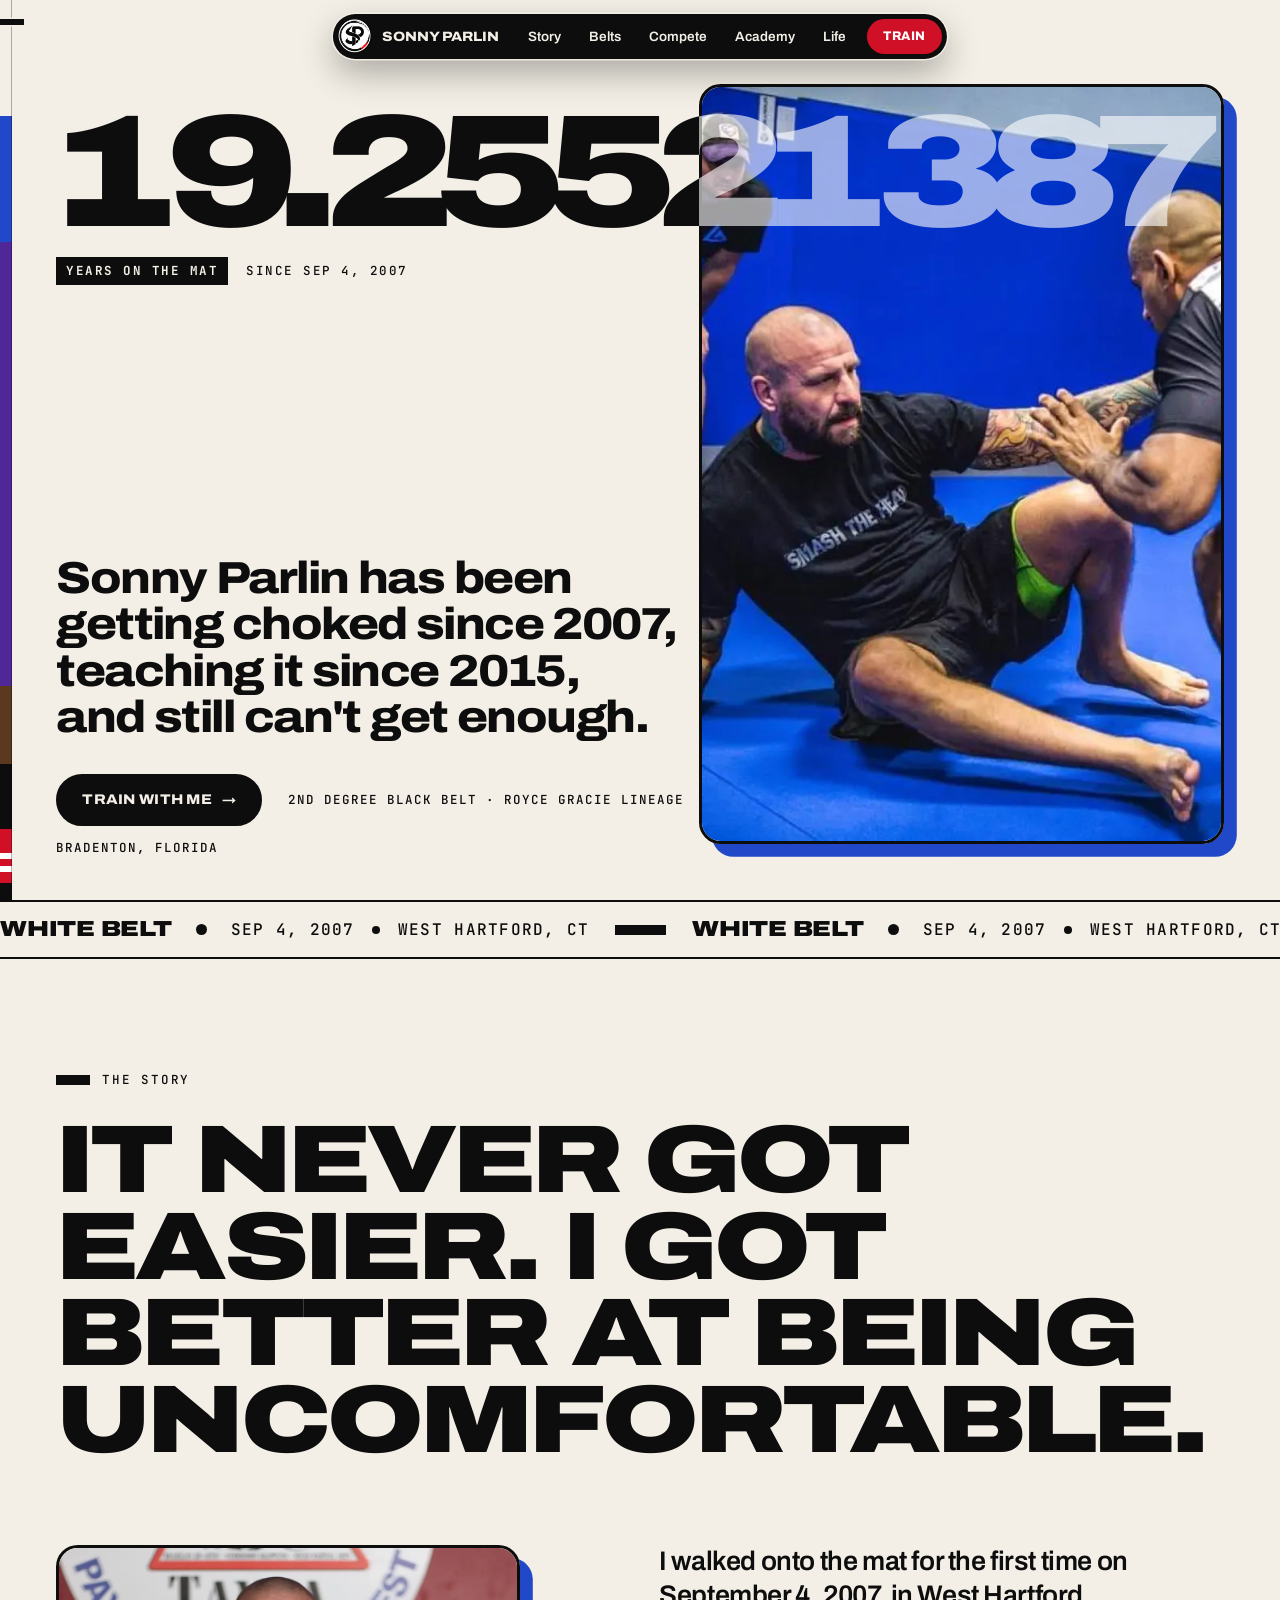
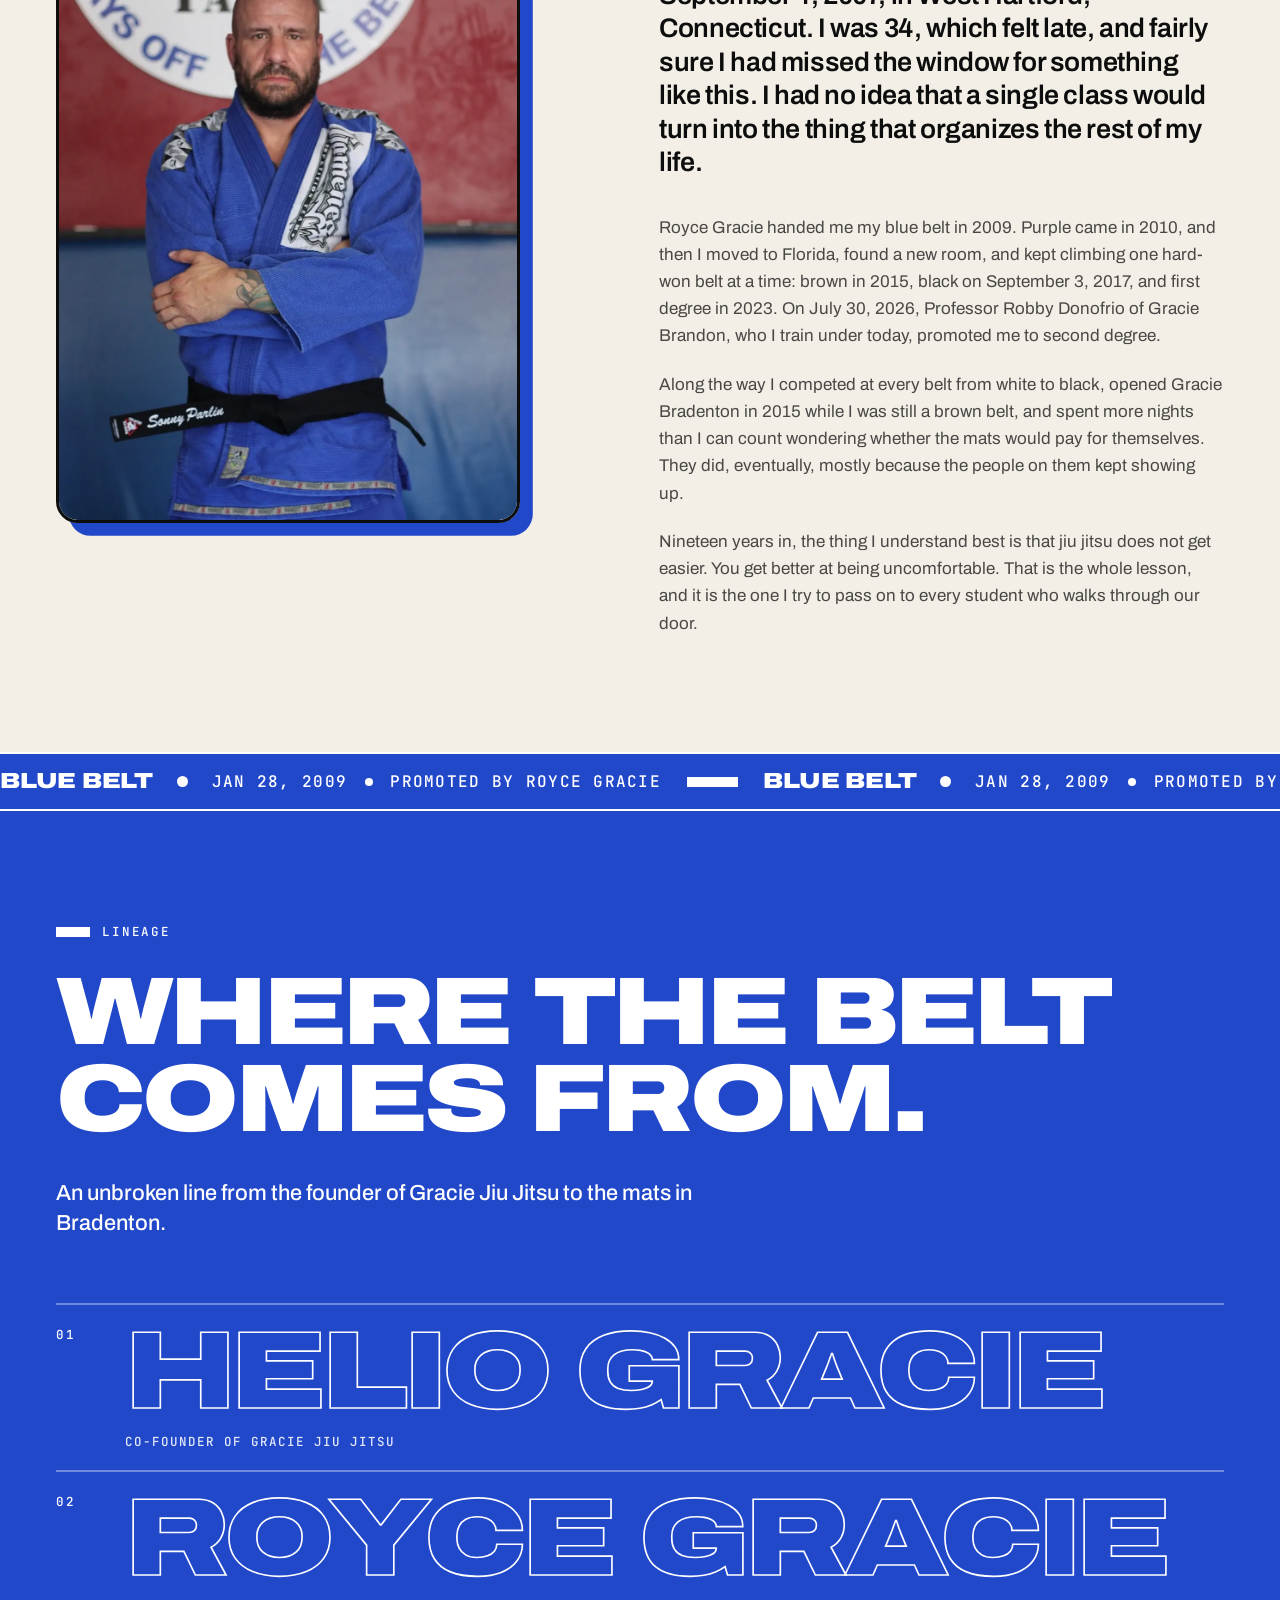
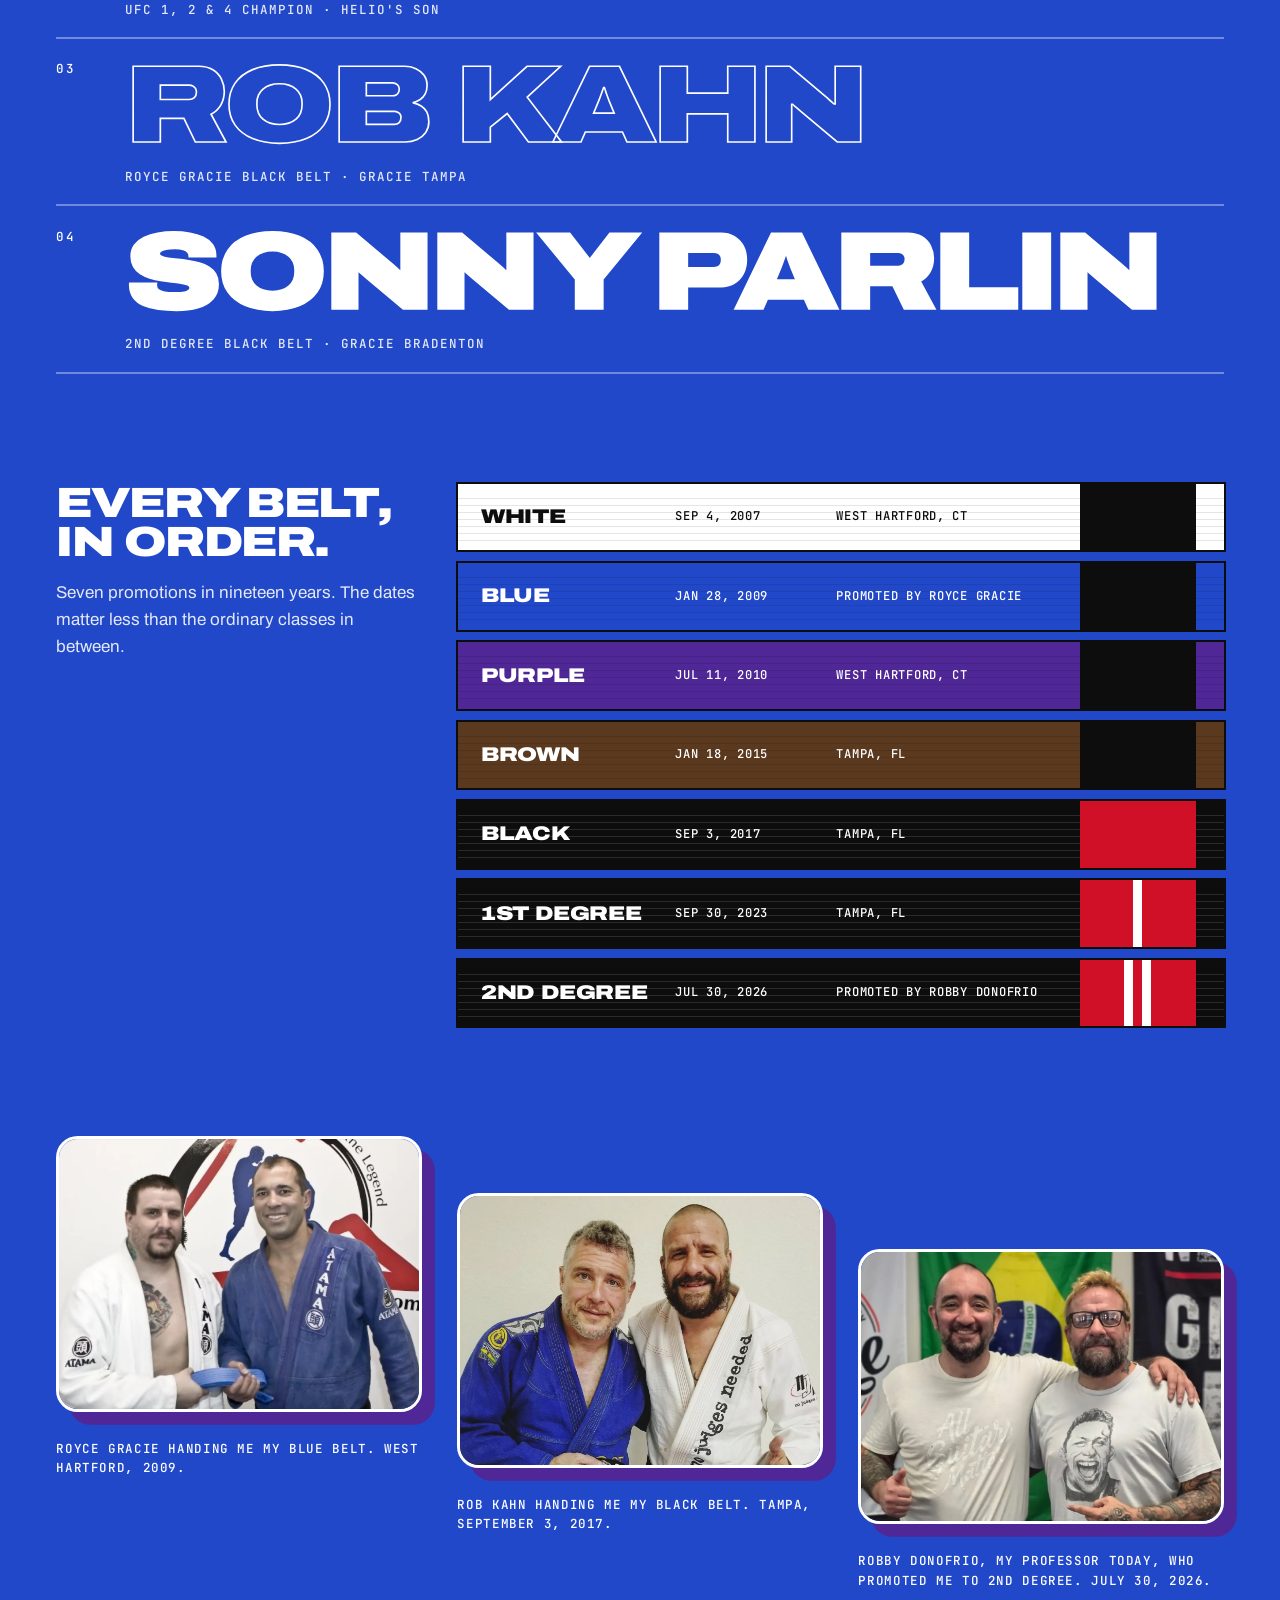
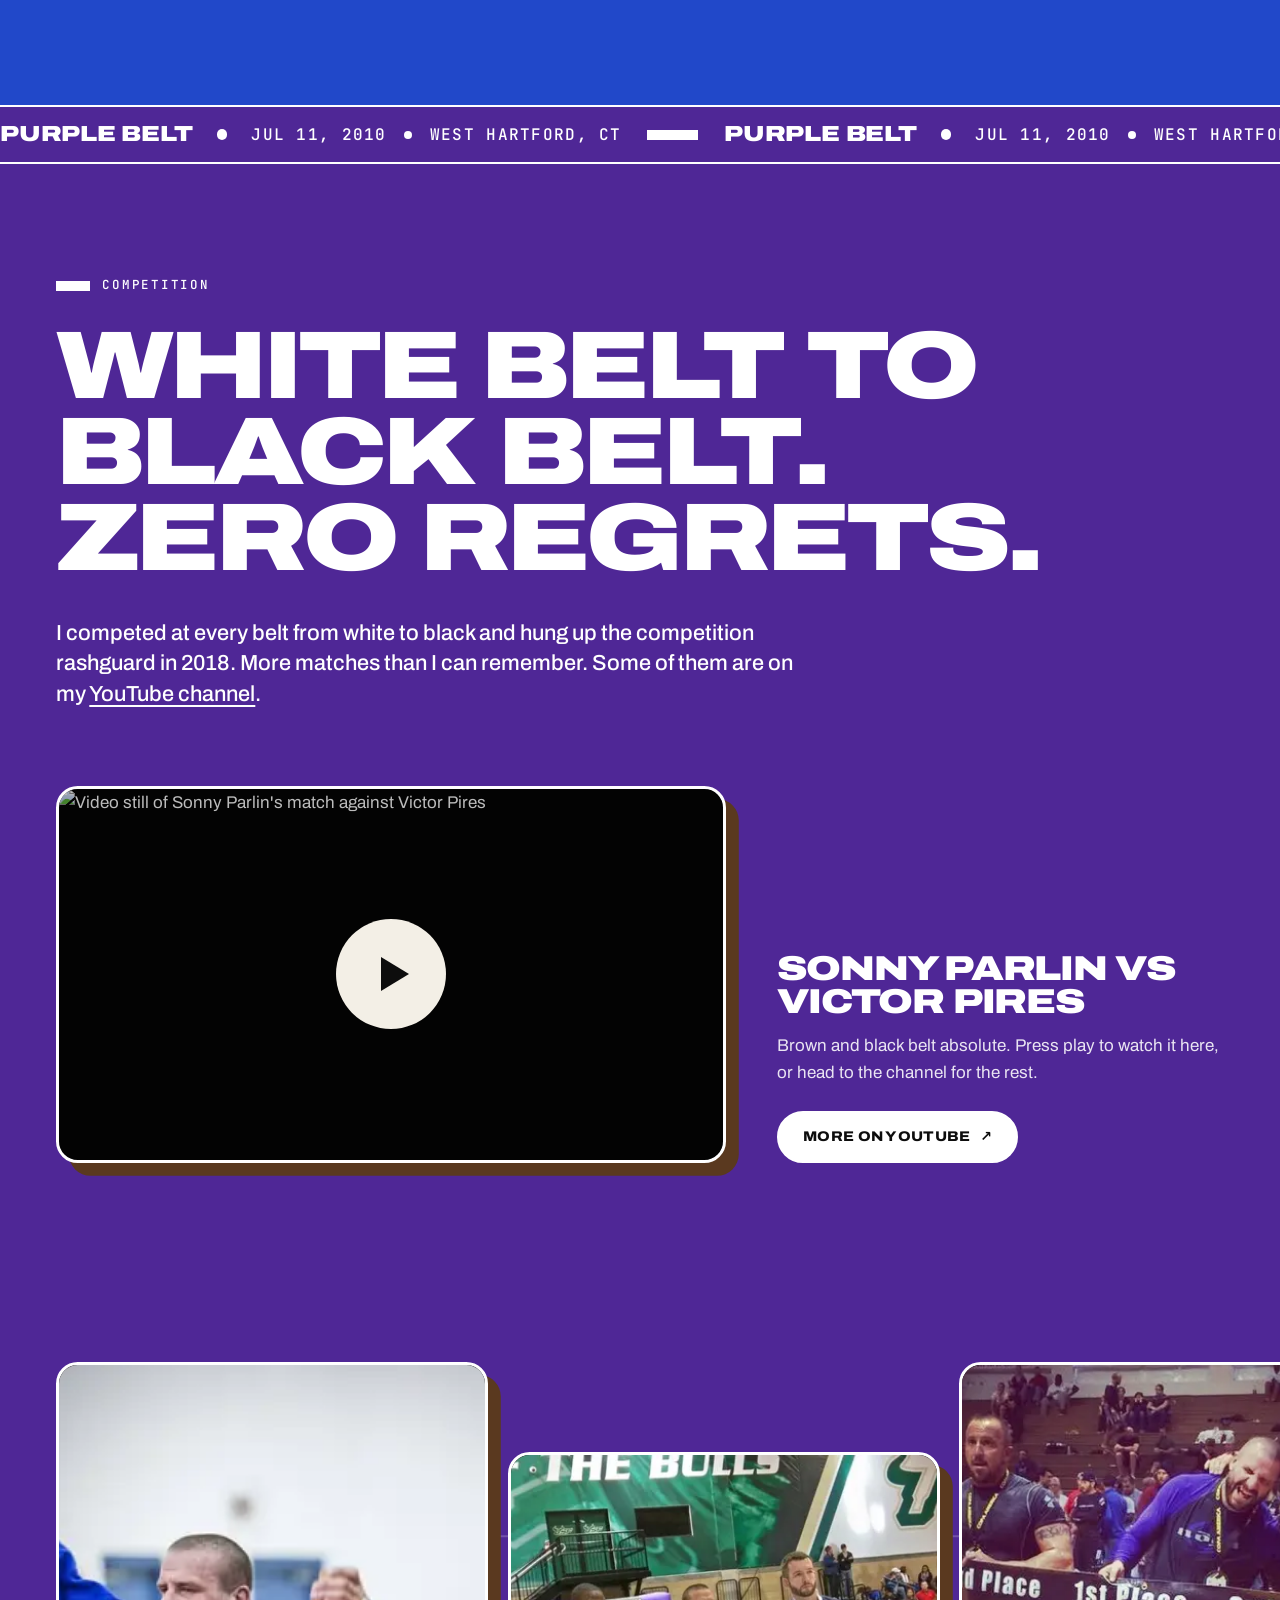
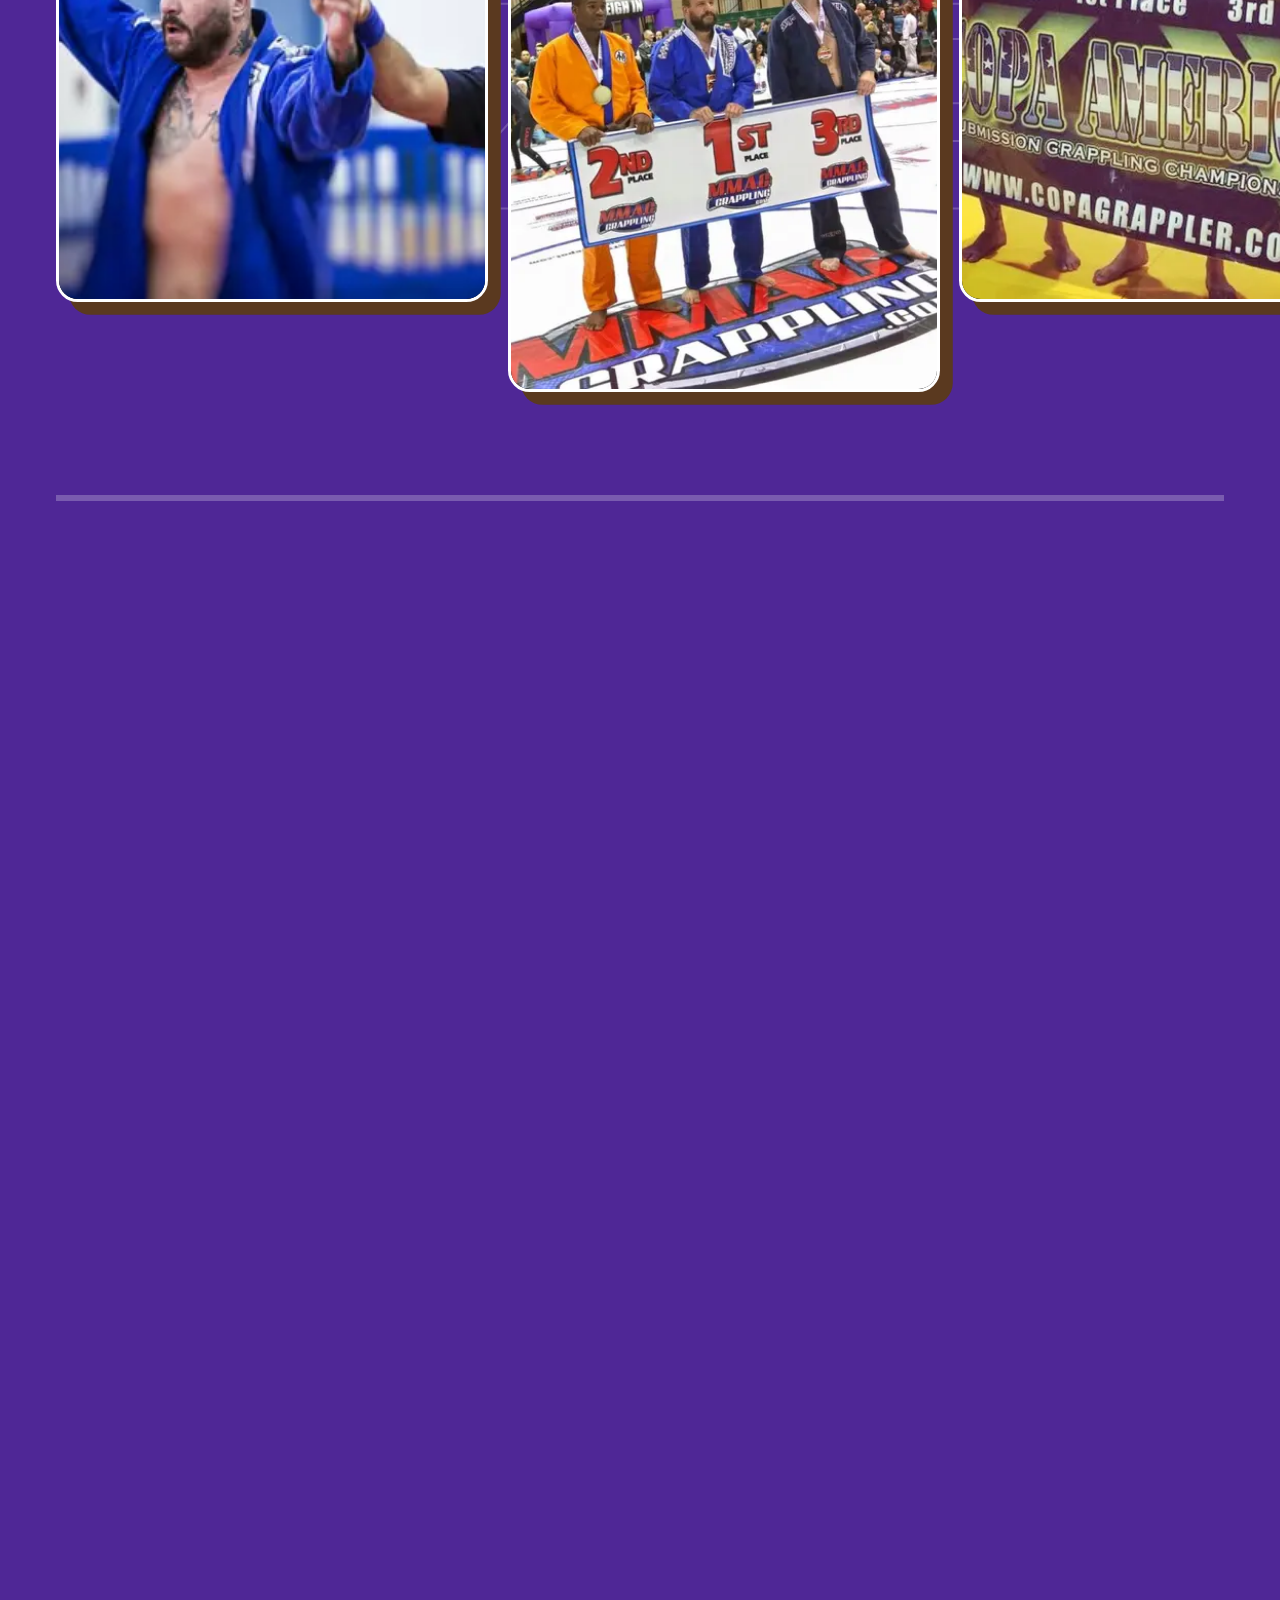
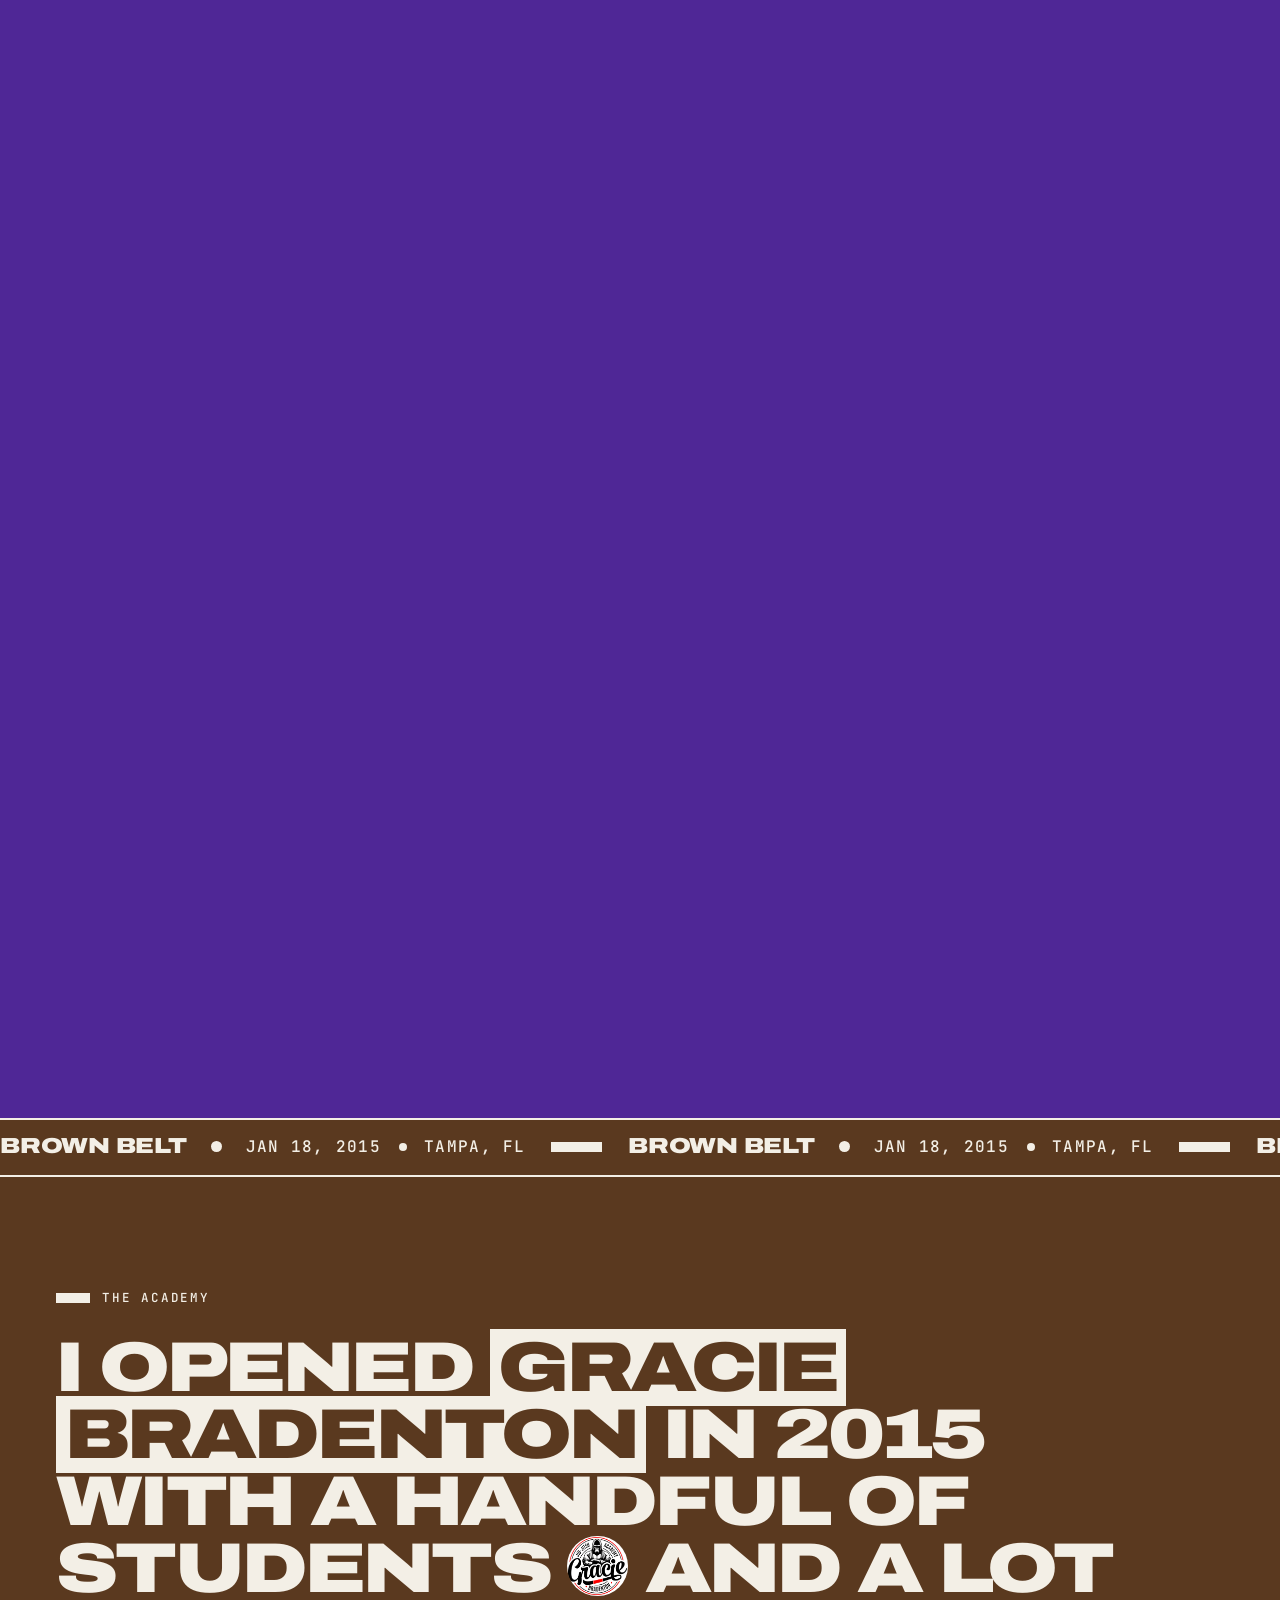
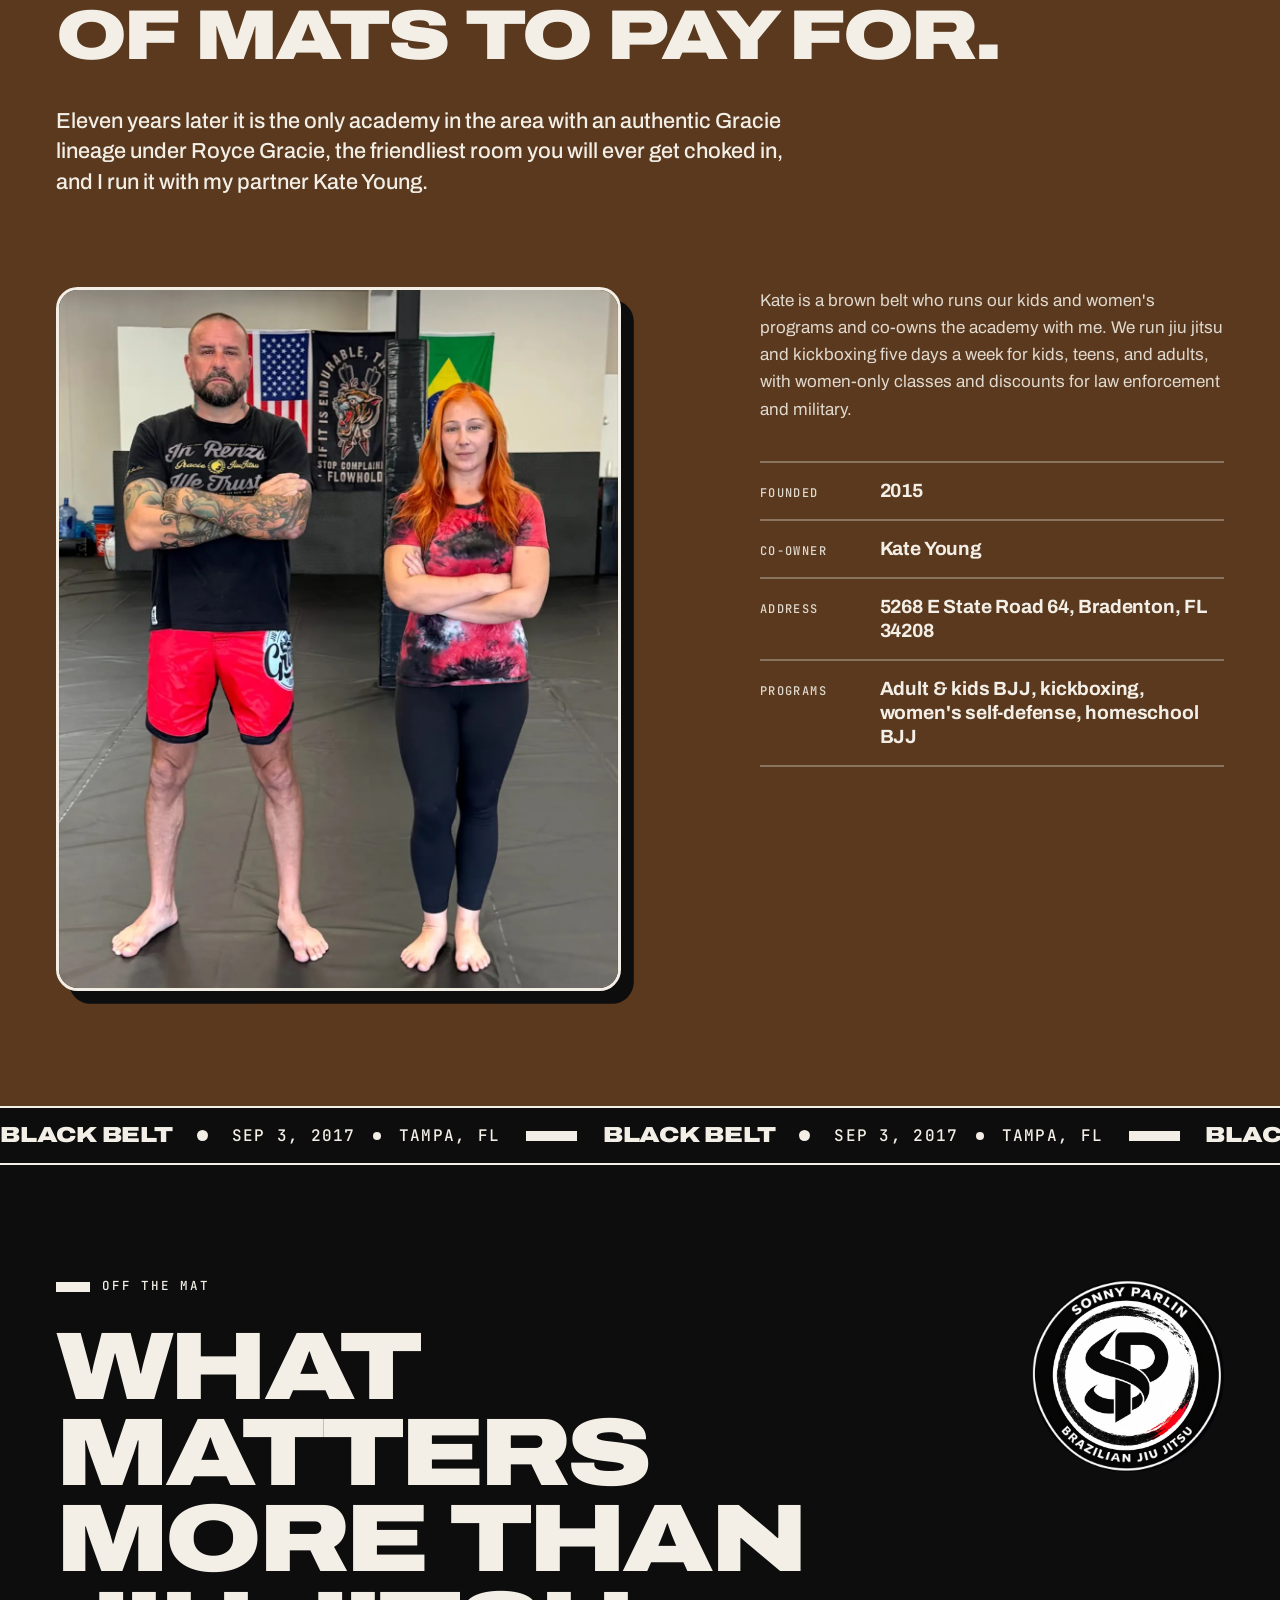
==== commit f10c05dd: "Turn on Vercel Web Analytics Add the analytics script to the home page and the 404 page.  Co-Authore" ====
--- a/index.html
+++ b/index.html
@@ -376,5 +376,7 @@
 </dialog>
 
 <script src="site.js"></script>
+<script>window.va = window.va || function () { (window.vaq = window.vaq || []).push(arguments); };</script>
+<script defer src="/_vercel/insights/script.js"></script>
 </body>
 </html>
--- a/style.css
+++ b/style.css
@@ -13,6 +13,8 @@
   --red: #cf1027;
   --gutter: clamp(18px, 4.4vw, 72px);
   --off: clamp(8px, 1vw, 16px);
+  --r: clamp(14px, 1.7vw, 28px);
+  --frame: 3px;
   --head: "Archivo", "Arial Black", system-ui, sans-serif;
   --body: "Archivo", system-ui, -apple-system, "Segoe UI", sans-serif;
   --mono: "JetBrains Mono", ui-monospace, SFMono-Regular, Menlo, monospace;
@@ -62,9 +64,11 @@
 .pill.ghost { background: transparent; color: var(--btn); }
 .pill.ghost:hover { background: var(--btn); color: var(--btn-fg); }
 
-/* Photo frames: hard corners, hard offset shadow in the next belt's colour. */
+/* Photo frames: rounded, outlined in the section's ink, with a hard offset block in the
+   next belt's colour. The frame lifts a little on hover. */
 figure { margin: 0; }
-figure picture { overflow: hidden; box-shadow: var(--off) var(--off) 0 var(--next); }
+figure picture { overflow: hidden; border: var(--frame) solid var(--fg); border-radius: var(--r); box-shadow: var(--off) var(--off) 0 var(--next); transition: transform 0.35s var(--ease), box-shadow 0.35s var(--ease); }
+figure:hover picture { transform: translate(-4px, -4px); box-shadow: calc(var(--off) + 4px) calc(var(--off) + 4px) 0 var(--next); }
 figure img { display: block; width: 100%; object-fit: cover; }
 
 /* ---------- Nav pill ---------- */
@@ -92,13 +96,17 @@
 
 /* ---------- Hero ---------- */
 .hero { position: relative; display: flex; flex-direction: column; min-height: min(100svh, 1000px); max-width: 1720px; margin-inline: auto; padding: clamp(86px, 8.4vw, 124px) var(--gutter) clamp(28px, 3.4vw, 56px); }
-.count { position: relative; z-index: 3; margin: 0; font: 900 min(calc((100vw - 2 * var(--gutter)) / 7.3), 214px)/0.82 var(--head); font-stretch: 125%; white-space: nowrap; color: #fff; mix-blend-mode: difference; pointer-events: none; user-select: none; }
+.count { position: relative; z-index: 3; margin: 0; font: 900 min(calc((100vw - 2 * var(--gutter)) / 7.3), 214px)/0.82 var(--head); font-stretch: 125%; white-space: nowrap; pointer-events: none; user-select: none;
+  /* Black on the page, frosted white from the photo's left edge onward. */
+  --cut: calc(min(100vw, 1720px) * 0.59 - 2 * var(--gutter));
+  color: transparent; background: linear-gradient(90deg, #0d0d0d 0, #0d0d0d var(--cut), rgba(255,255,255,0.6) var(--cut)); -webkit-background-clip: text; background-clip: text; }
 .count i { display: inline-block; width: 0.69em; font-style: normal; text-align: center; }
 .count i.dot { width: 0.3em; }
 .count-label { position: relative; z-index: 3; display: flex; flex-wrap: wrap; align-items: center; gap: 10px 18px; margin: clamp(12px, 1.4vw, 20px) 0 0; font: 500 12.5px/1 var(--mono); letter-spacing: 0.12em; text-transform: uppercase; }
 .count-label b { padding: 8px 10px; background: var(--black); color: var(--white); font-weight: 700; }
-.hero-photo { position: absolute; z-index: 1; right: var(--gutter); top: clamp(70px, 6.6vw, 98px); bottom: 0; width: 41%; }
-.hero-photo picture { height: 100%; box-shadow: none; }
+.hero-photo { position: absolute; z-index: 1; right: var(--gutter); top: clamp(70px, 6.6vw, 98px); bottom: calc(clamp(28px, 3.4vw, 56px) + var(--off)); width: 41%; }
+.hero-photo picture { height: 100%; }
+.hero-photo:hover picture { transform: none; box-shadow: var(--off) var(--off) 0 var(--next); }
 .hero-photo img { height: 100%; object-position: 22% 40%; }
 .hero-copy { position: relative; z-index: 3; width: 54%; margin-top: auto; padding-top: 44px; }
 h1 { margin: 0; font: 800 clamp(27px, 3.5vw, 60px)/1.04 var(--head); font-stretch: 112%; letter-spacing: -0.035em; text-wrap: balance; }
@@ -165,7 +173,7 @@
 /* ---------- Competition (purple) ---------- */
 .comp-top { padding-bottom: clamp(40px, 5vw, 80px); }
 .match { display: grid; grid-template-columns: minmax(0, 1.5fr) minmax(0, 1fr); gap: clamp(24px, 4vw, 68px); align-items: end; margin-top: clamp(44px, 6vw, 96px); }
-.video { position: relative; aspect-ratio: 16 / 9; background: #000; overflow: hidden; box-shadow: var(--off) var(--off) 0 var(--next); }
+.video { position: relative; aspect-ratio: 16 / 9; background: #000; overflow: hidden; border: var(--frame) solid var(--fg); border-radius: var(--r); box-shadow: var(--off) var(--off) 0 var(--next); }
 .video img { width: 100%; height: 100%; object-fit: cover; display: block; }
 .video iframe { position: absolute; inset: 0; width: 100%; height: 100%; border: 0; }
 .video .play { position: absolute; inset: 0; width: 100%; height: 100%; padding: 0; border: 0; background: rgba(13,13,13,0.28); cursor: pointer; display: grid; place-items: center; transition: background 0.2s; }
@@ -179,7 +187,7 @@
 .hgal { padding: 0 var(--gutter) clamp(64px, 9vw, 150px); }
 .cards { display: grid; grid-template-columns: repeat(6, minmax(0, 1fr)); gap: 10px; }
 @media (max-width: 1100px) { .cards { grid-template-columns: repeat(3, minmax(0, 1fr)); } }
-.card { position: relative; display: block; padding: 0; border: 0; background: #000; aspect-ratio: 4 / 5; overflow: hidden; cursor: zoom-in; }
+.card { position: relative; display: block; padding: 0; border: 0; background: #000; aspect-ratio: 4 / 5; overflow: hidden; cursor: zoom-in; border-radius: clamp(10px, 1.1vw, 18px); }
 .card img { display: block; width: 100%; height: 100%; object-fit: cover; transition: transform 0.7s var(--ease); }
 .card:hover img, .card:focus-visible img { transform: scale(1.07); }
 .card:focus-visible { outline-offset: -6px; outline-color: #fff; }
@@ -188,7 +196,7 @@
 .hgal.is-pinned { padding: 0; height: var(--h); }
 .hgal.is-pinned .hgal-pin { position: sticky; top: 0; height: 100vh; overflow: hidden; display: flex; align-items: center; }
 .hgal.is-pinned .cards { position: relative; z-index: 1; display: flex; gap: clamp(12px, 1.5vw, 24px); padding: 0 var(--gutter); will-change: transform; }
-.hgal.is-pinned .card { flex: 0 0 auto; height: min(60vh, 620px); }
+.hgal.is-pinned .card { flex: 0 0 auto; height: min(60vh, 620px); border: var(--frame) solid var(--fg); border-radius: var(--r); box-shadow: var(--off) var(--off) 0 var(--next); }
 .hgal.is-pinned .card:nth-child(odd) { transform: translateY(-5vh); }
 .hgal.is-pinned .card:nth-child(even) { transform: translateY(5vh); }
 .hgal.is-pinned .hgal-ghost { display: block; position: absolute; z-index: 0; left: 0; top: 50%; margin: 0; white-space: nowrap; font: 900 44vh/0.8 var(--head); font-stretch: 125%; letter-spacing: -0.05em; text-transform: uppercase; color: transparent; -webkit-text-stroke: 2px rgba(255,255,255,0.2); transform: translate3d(var(--gx, 0px), -50%, 0); will-change: transform; }
@@ -250,7 +258,7 @@
 /* ---------- Lightbox ---------- */
 .lightbox { border: 0; padding: 0; background: transparent; max-width: min(94vw, 1400px); max-height: 94vh; overflow: visible; }
 .lightbox::backdrop { background: rgba(13,13,13,0.95); }
-.lightbox img { display: block; max-width: min(94vw, 1400px); max-height: 86vh; width: auto; height: auto; margin: 0 auto; }
+.lightbox img { display: block; max-width: min(94vw, 1400px); max-height: 86vh; width: auto; height: auto; margin: 0 auto; border-radius: 14px; }
 .lightbox-close { position: fixed; top: 14px; right: 18px; z-index: 2; width: 52px; height: 52px; border: 0; border-radius: 50%; background: var(--white); color: var(--black); font-size: 32px; line-height: 1; cursor: pointer; }
 .lightbox-nav { position: fixed; top: 50%; transform: translateY(-50%); z-index: 2; width: 56px; height: 56px; border: 0; border-radius: 50%; background: var(--white); color: var(--black); font-size: 34px; line-height: 1; cursor: pointer; display: grid; place-items: center; padding-bottom: 5px; }
 .lightbox-close:hover, .lightbox-nav:hover { background: var(--red); color: #fff; }
@@ -275,8 +283,8 @@
 /* ---------- Small screens ---------- */
 @media (max-width: 820px) {
   .hero { min-height: 0; padding-top: 84px; }
-  .count { order: 1; }
-  .hero-photo { order: 2; position: relative; right: auto; top: auto; bottom: auto; width: auto; margin: -6vw calc(var(--gutter) * -1) 0; aspect-ratio: 1 / 1.08; }
+  .count { order: 1; color: #0d0d0d; background: none; }
+  .hero-photo { order: 2; position: relative; right: auto; top: auto; bottom: auto; width: auto; margin: 18px var(--off) 0 0; aspect-ratio: 1 / 1.08; }
   .count-label { order: 3; margin-top: 18px; }
   .hero-copy { order: 4; width: auto; margin-top: 0; padding-top: 30px; }
   h1 { font-size: clamp(27px, 7.4vw, 44px); }
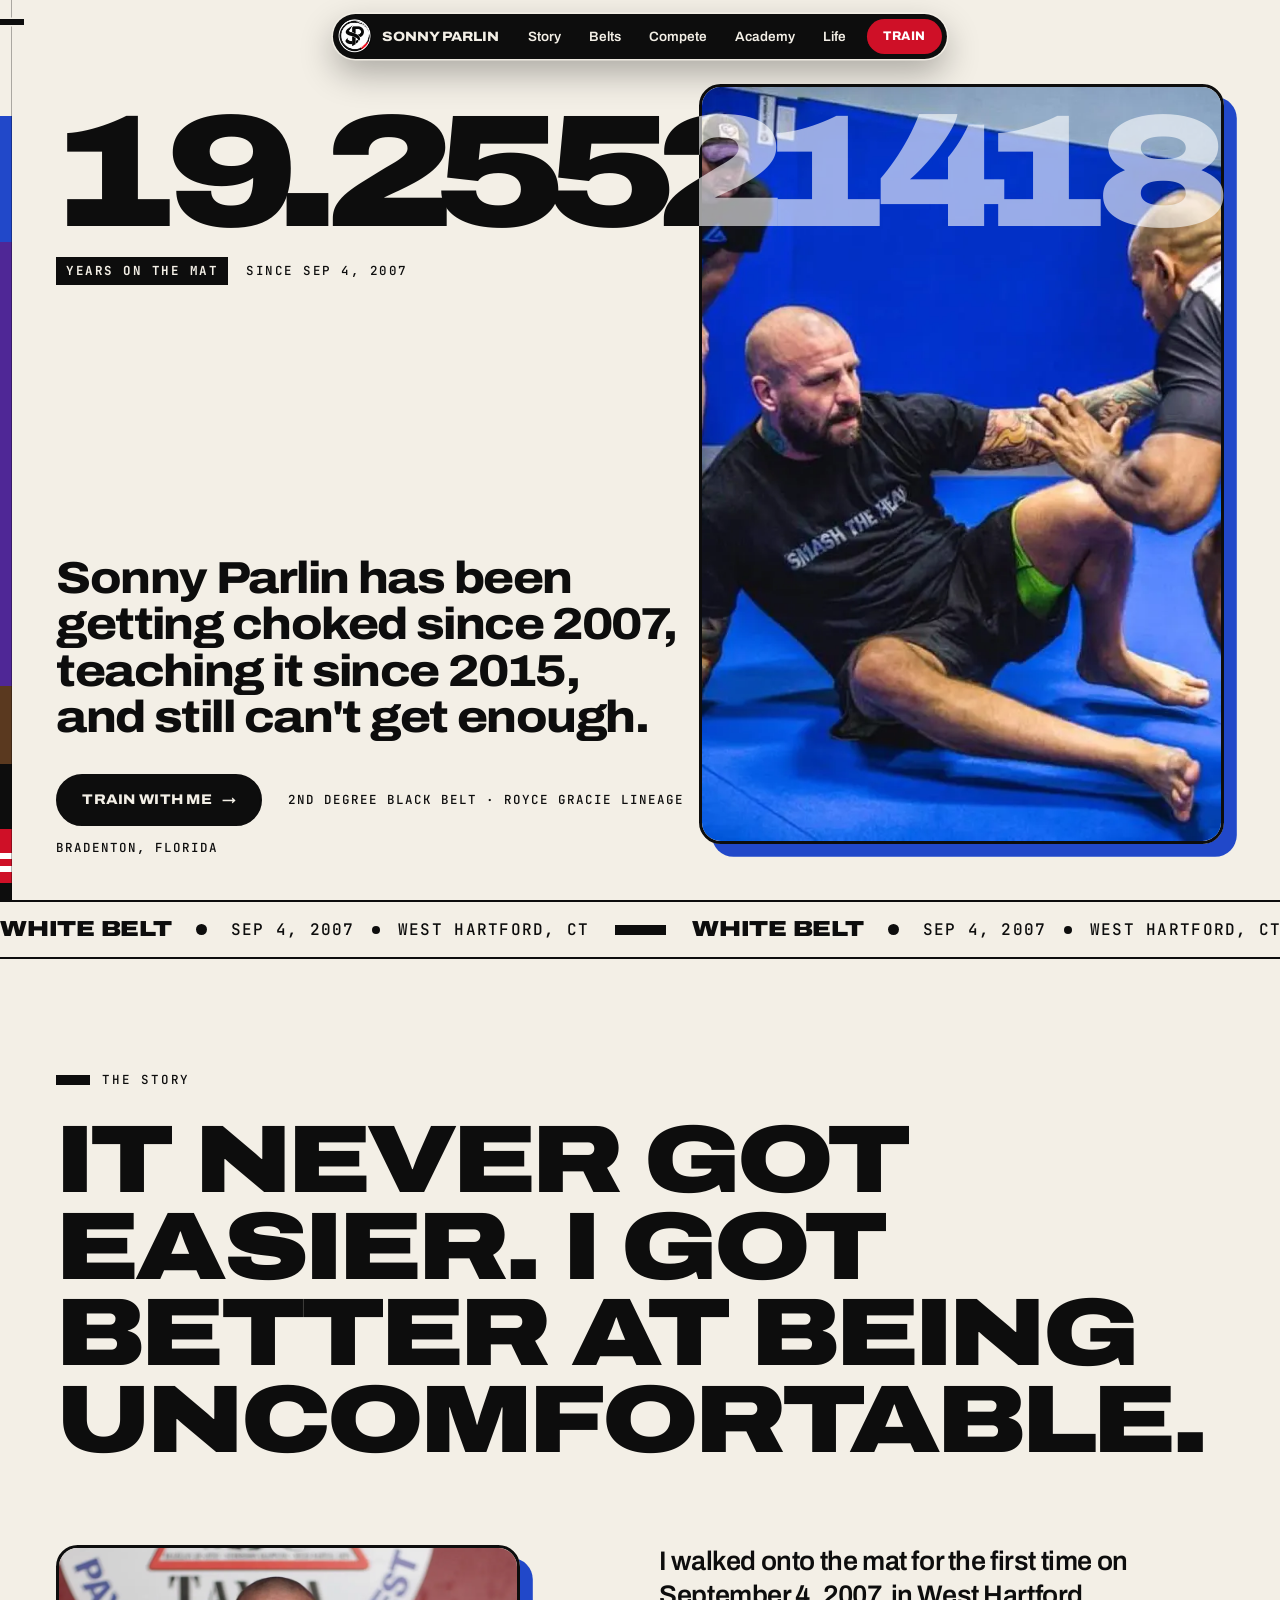
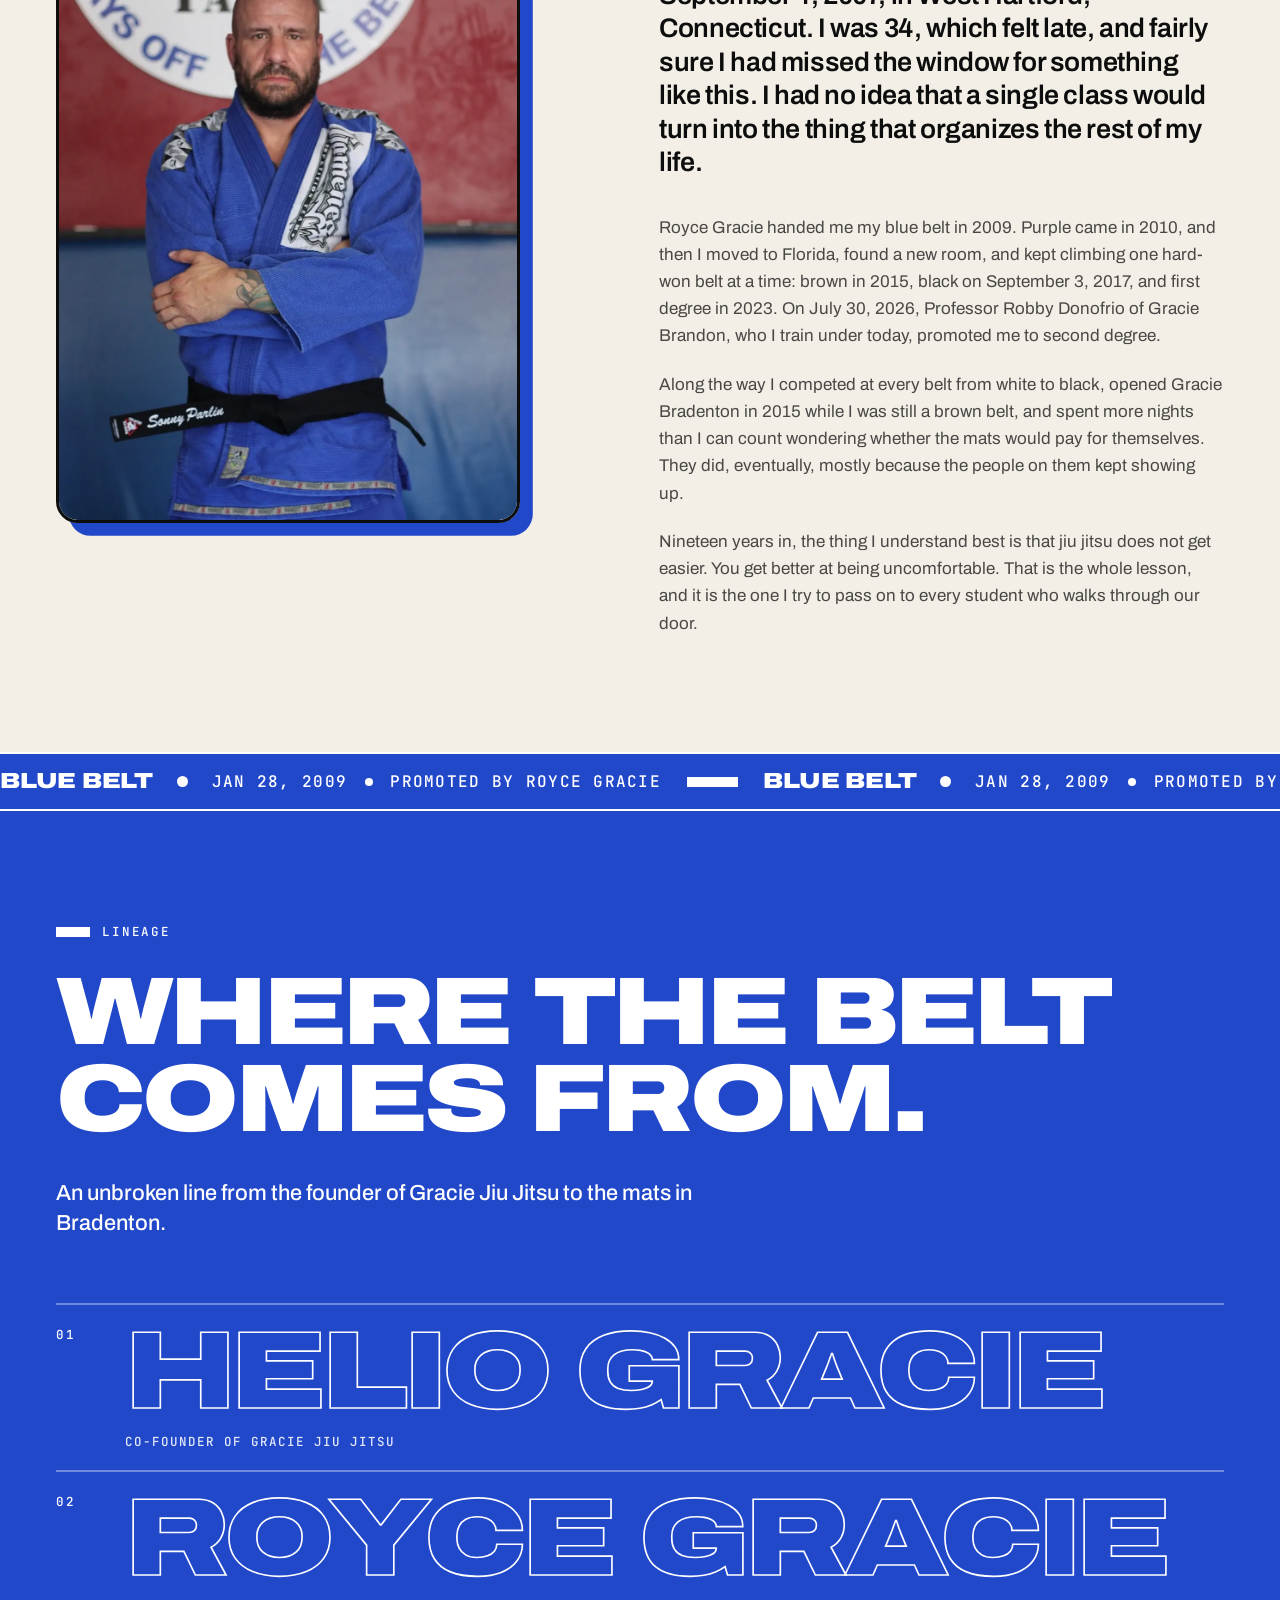
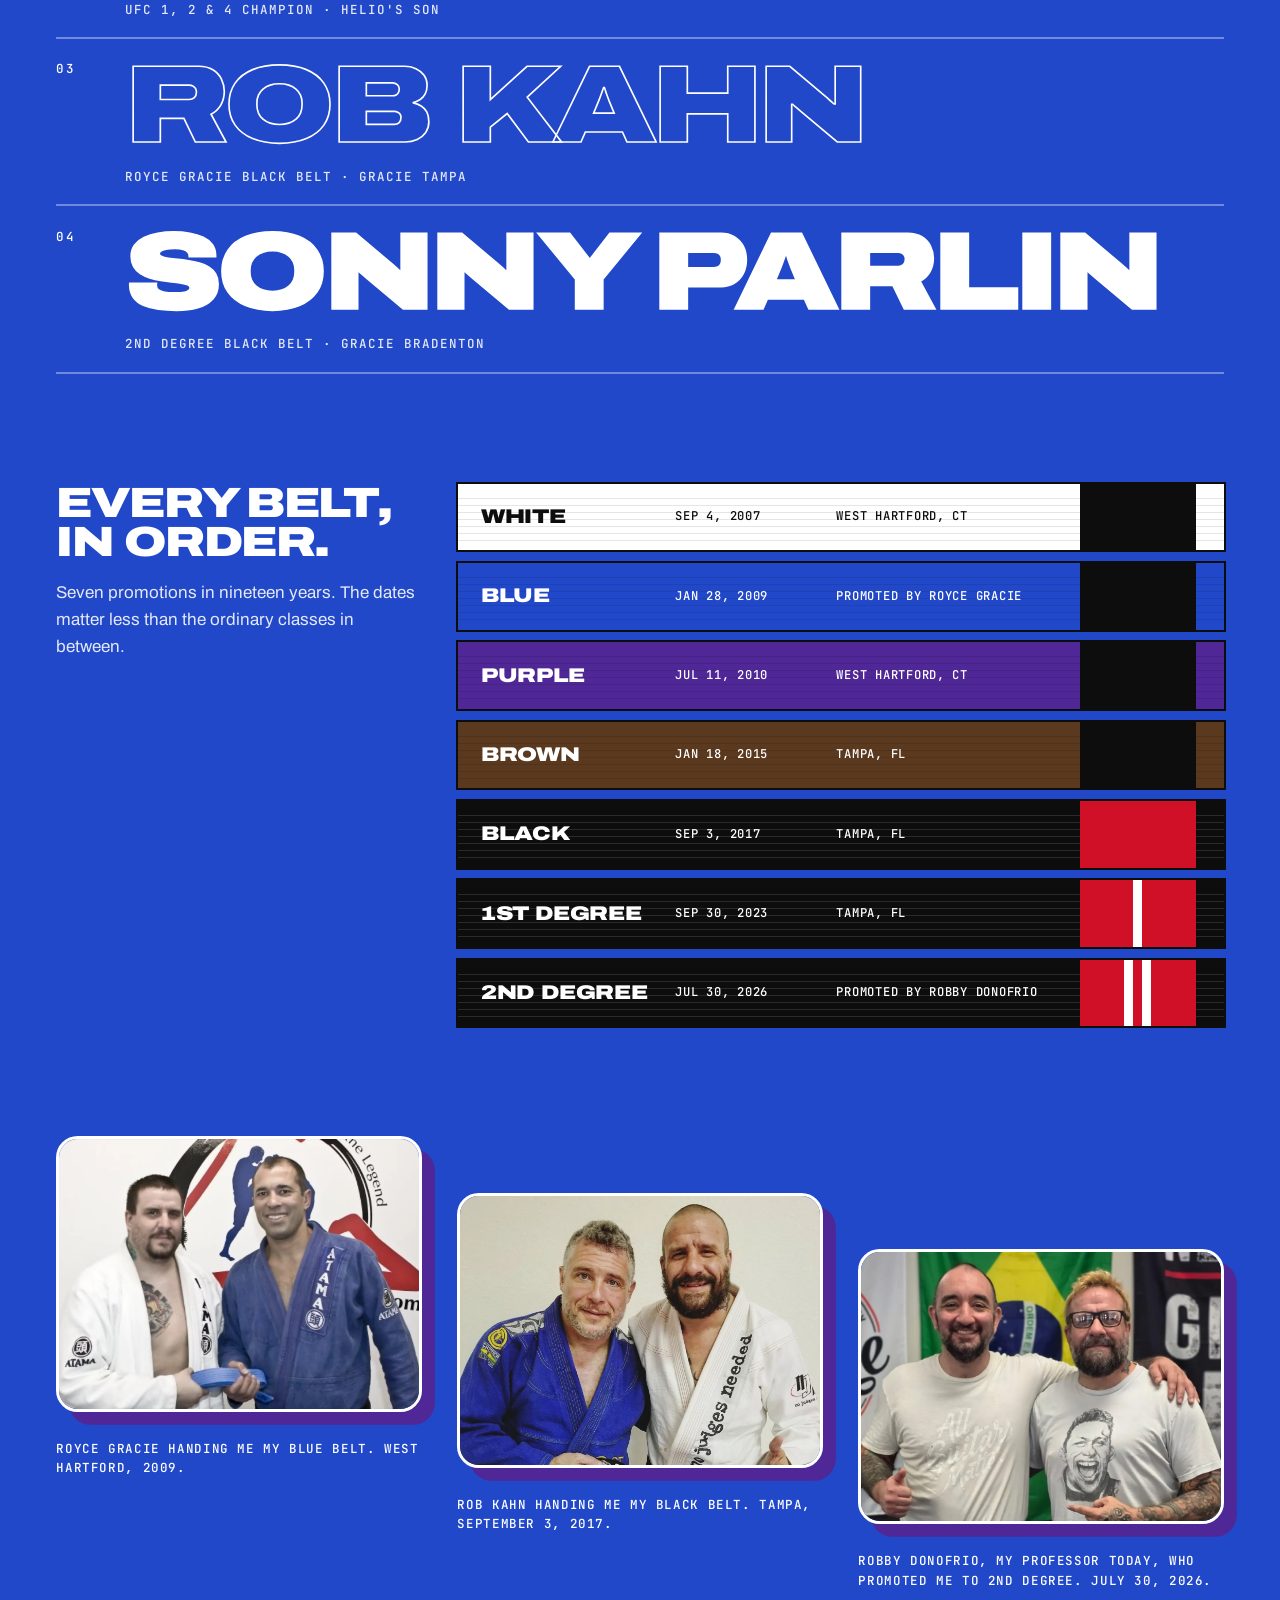
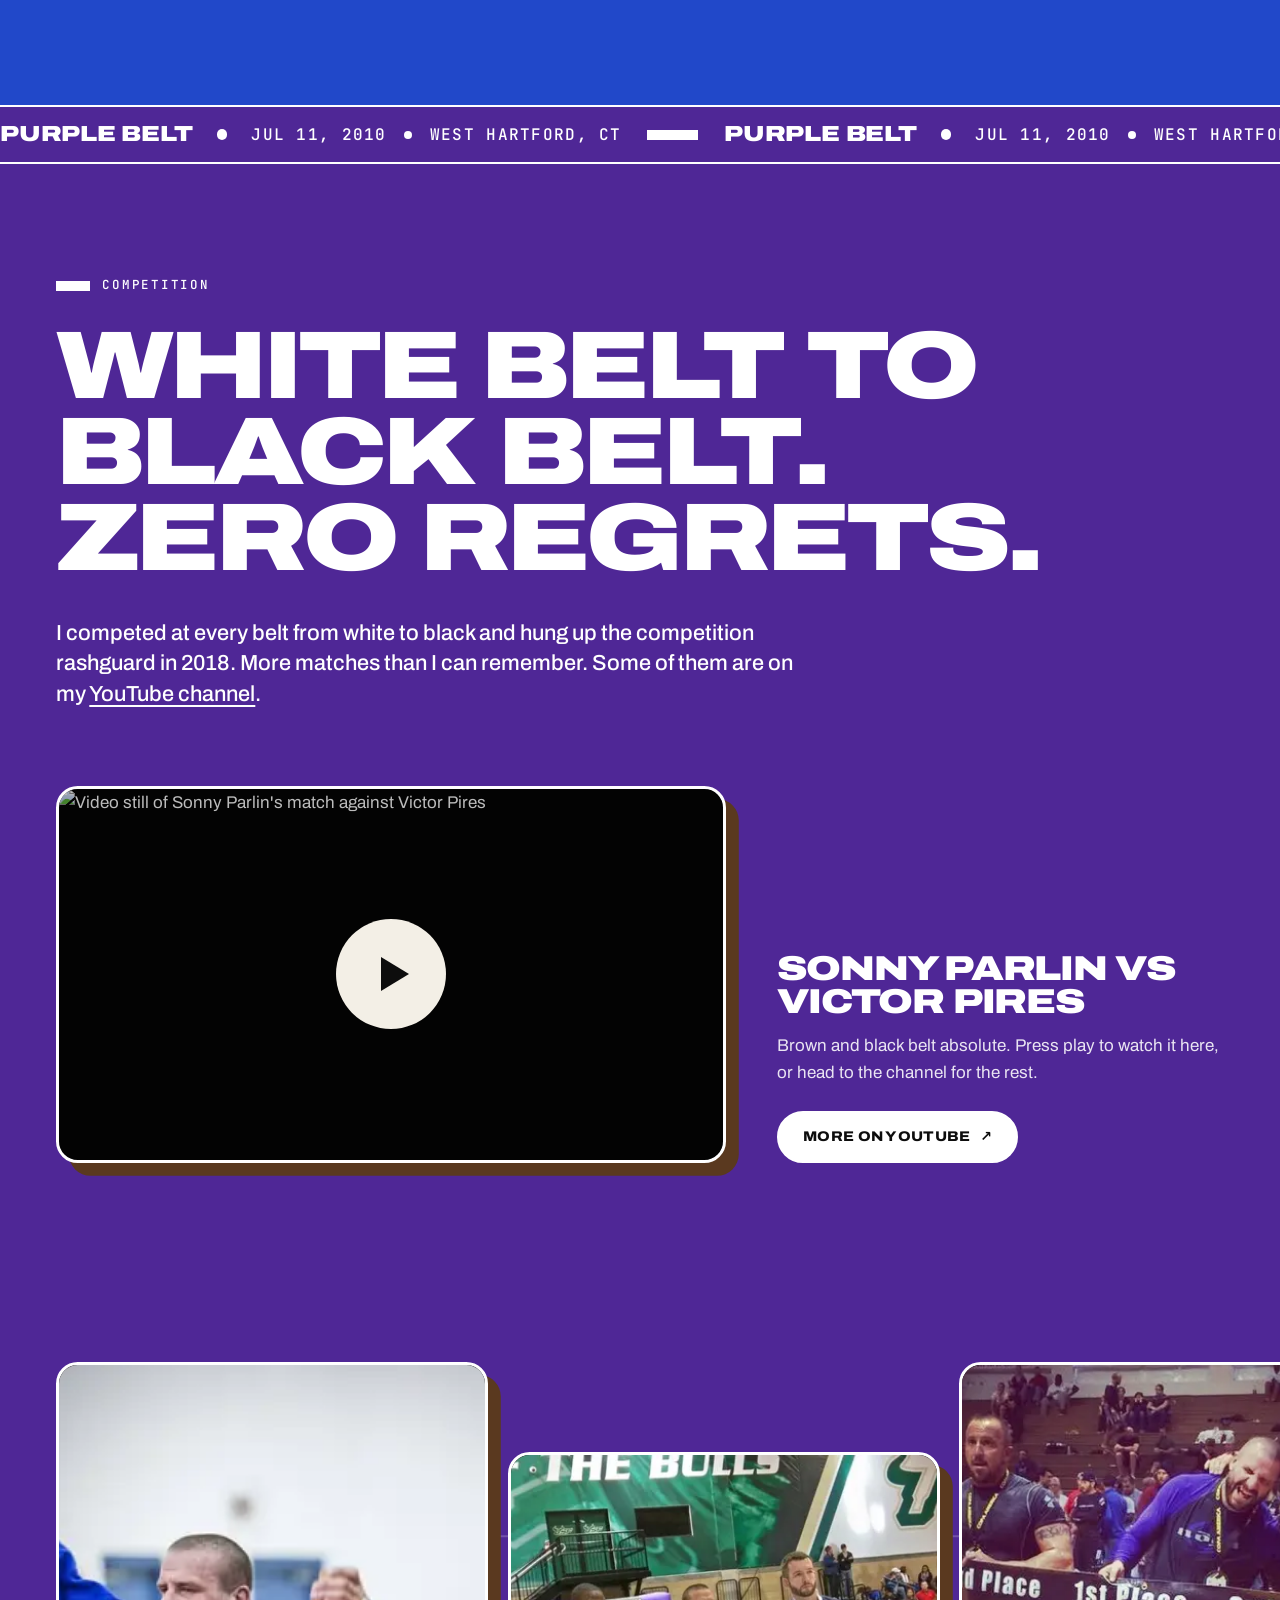
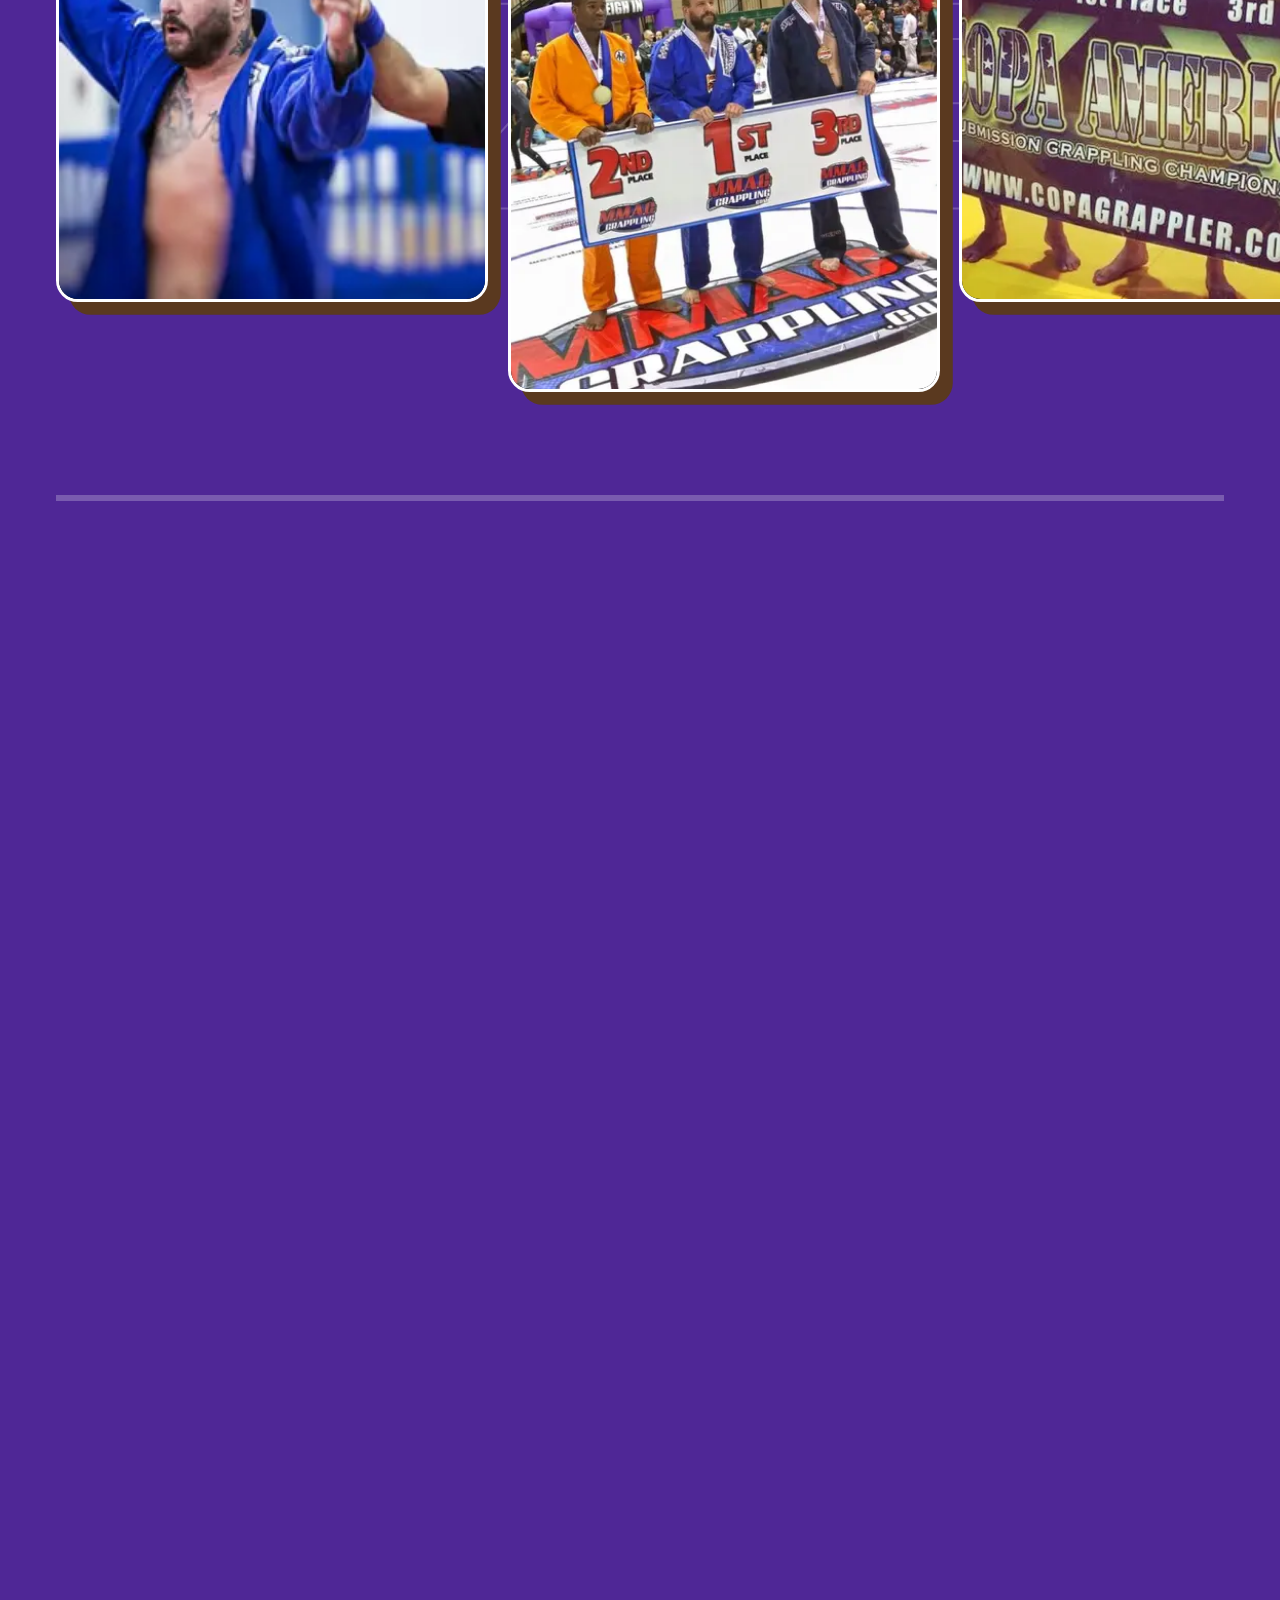
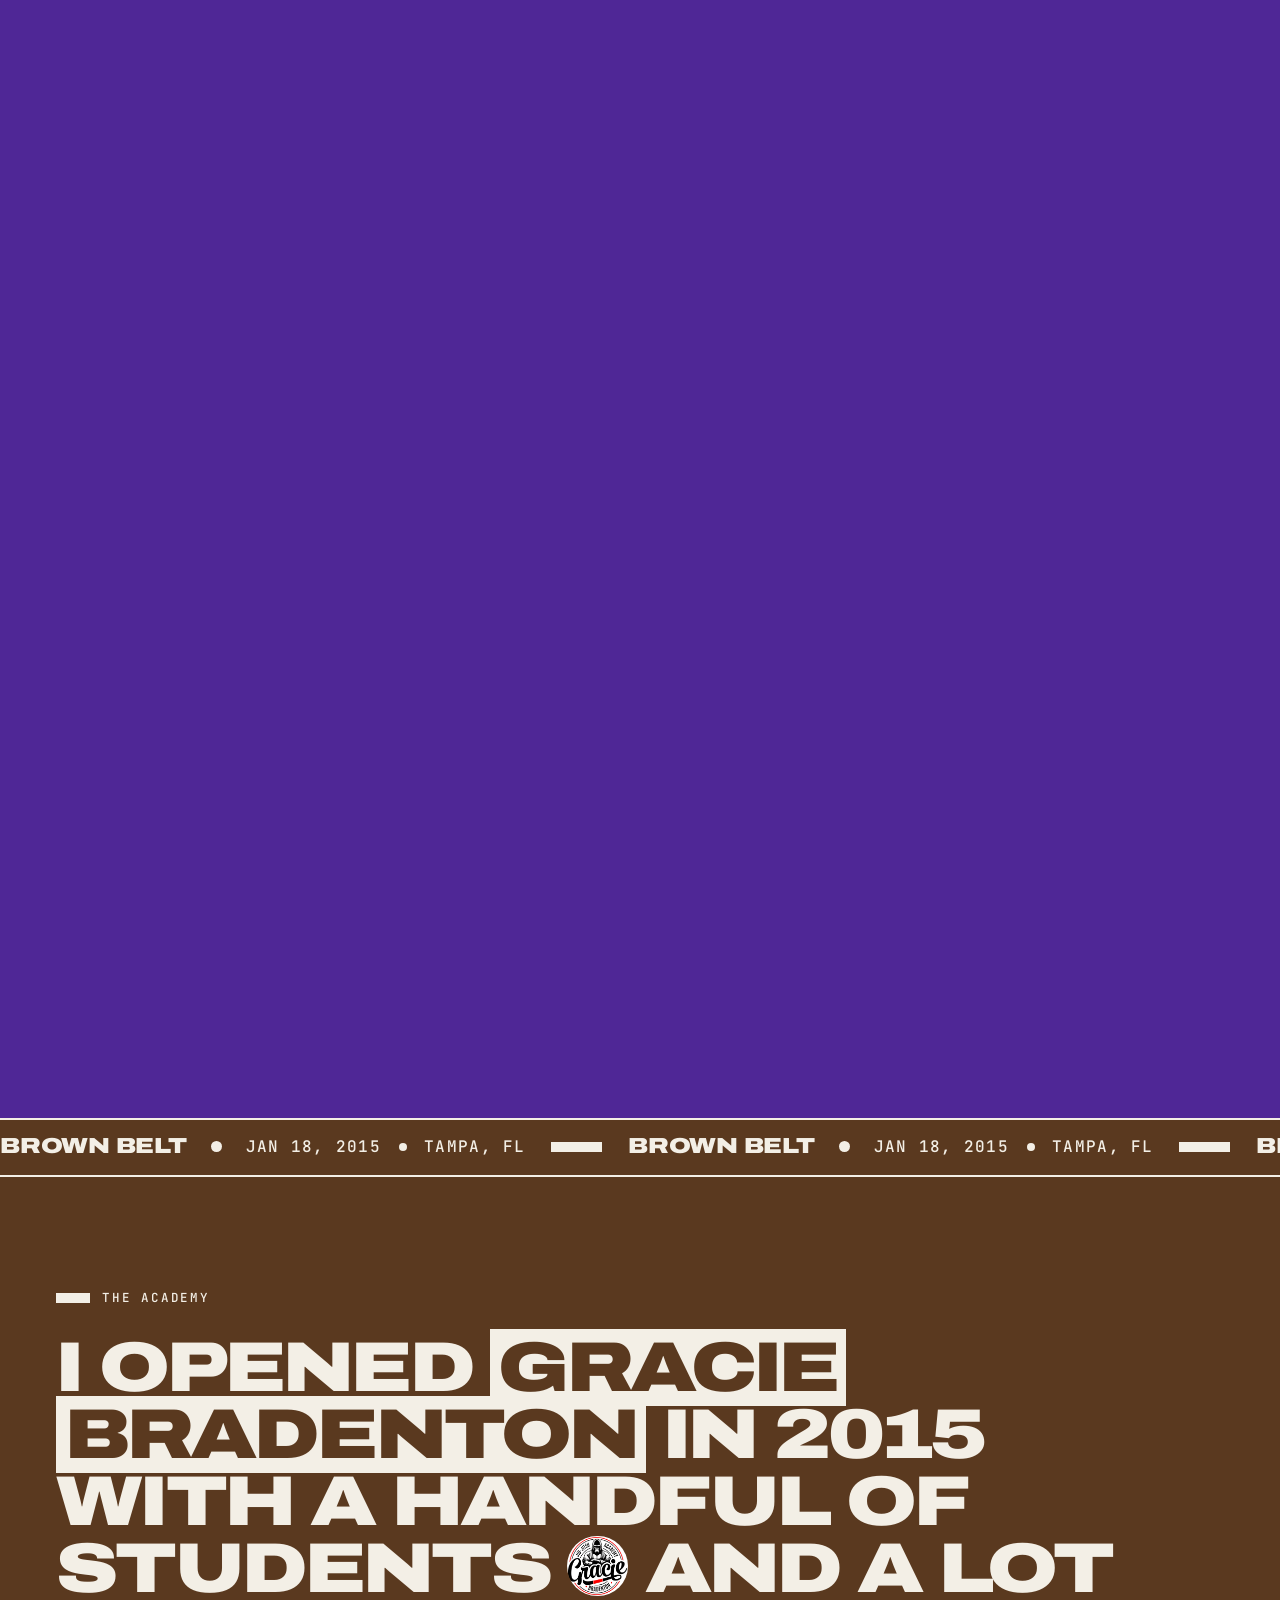
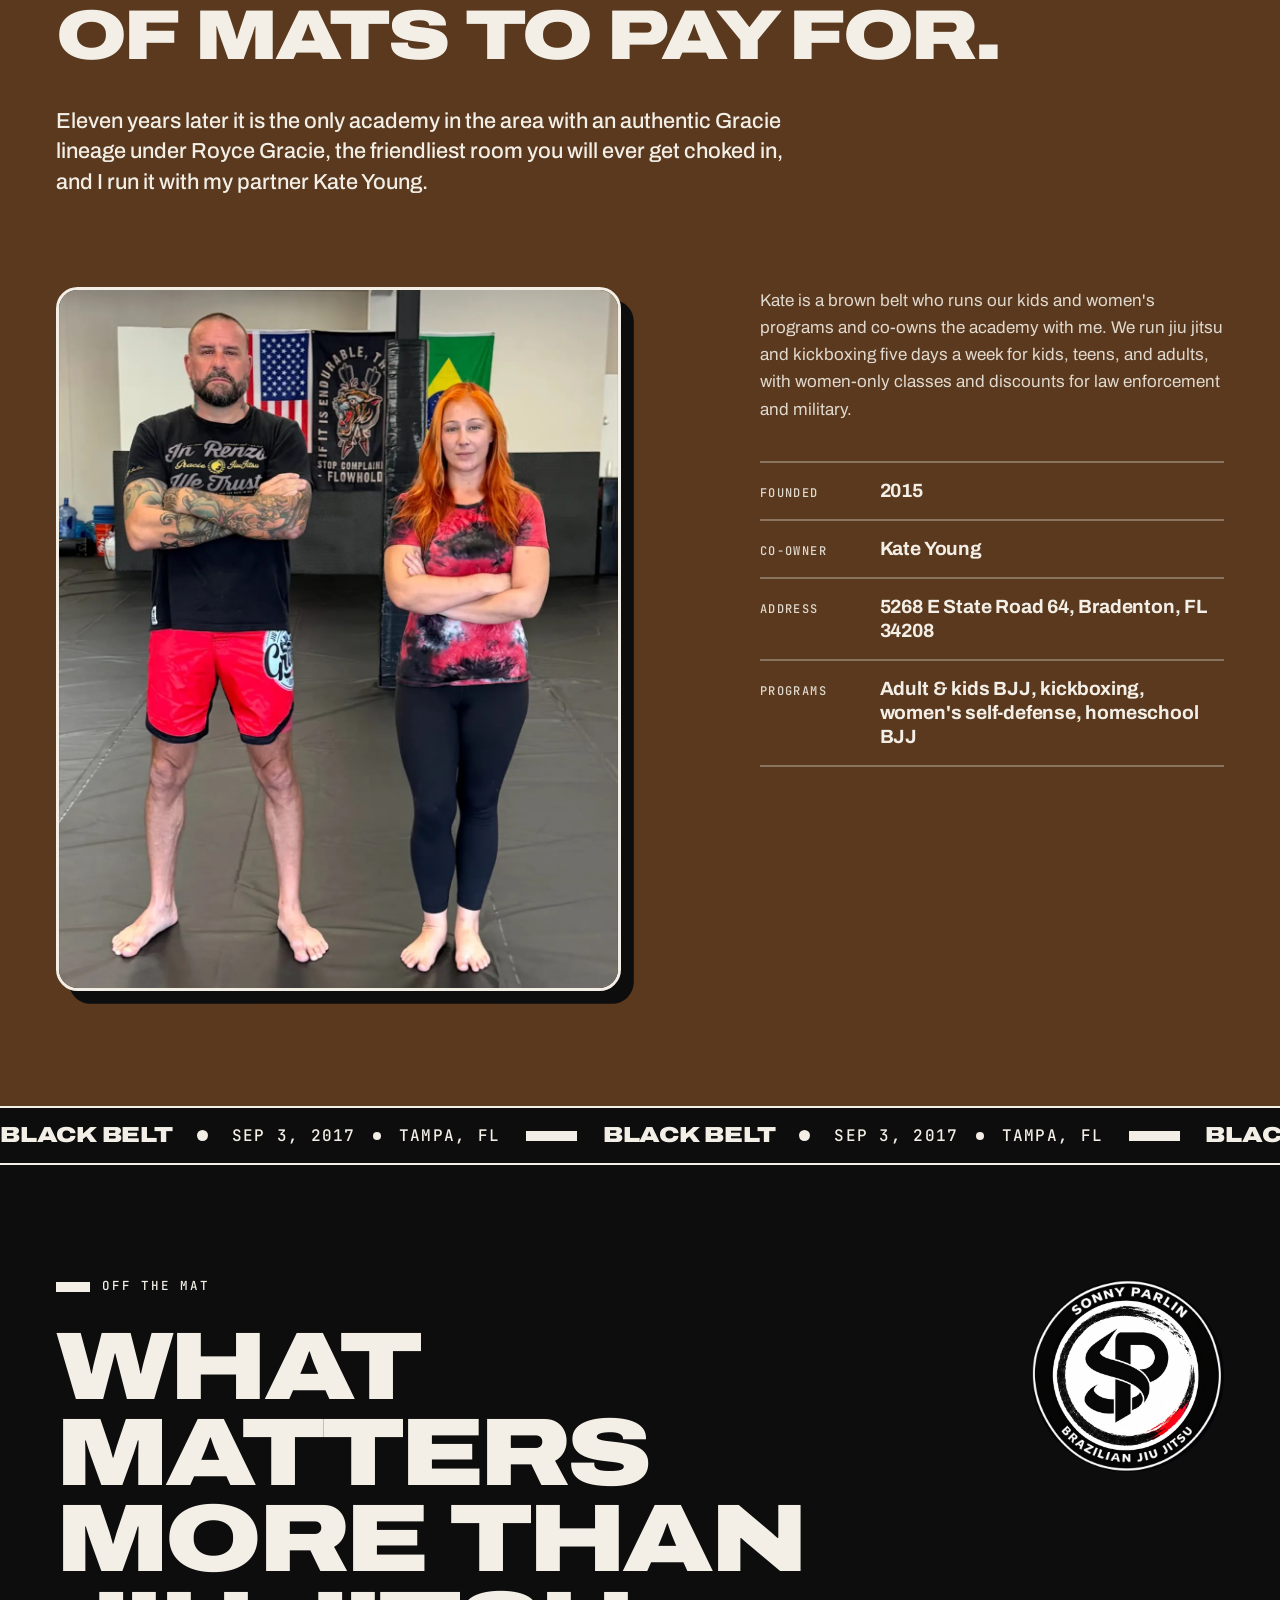
==== commit 442222d9: "Replace the walkout photo with the color-graded portrait version Co-Authored-By: Claude Fable 5.2 <n" ====
--- a/index.html
+++ b/index.html
@@ -231,7 +231,7 @@
           <button class="card" data-full="img/comp-gi-side-control.jpg"><img src="img/thumbs/comp-gi-side-control.webp" alt="Sonny Parlin in a blue gi pinning an opponent on a red mat at a gi tournament" loading="lazy" decoding="async" style="object-position:45% 75%"></button>
           <button class="card" data-full="img/comp-nogi-leg-entangle.jpg"><img src="img/thumbs/comp-nogi-leg-entangle.webp" alt="Sonny Parlin in a black rashguard attacking a leg entanglement in a no-gi match" loading="lazy" decoding="async" style="object-position:60% 60%"></button>
           <button class="card" data-full="img/comp-seated-guard-drill.jpg"><img src="img/thumbs/comp-seated-guard-drill.webp" alt="Sonny Parlin playing seated guard against a standing training partner on blue mats" loading="lazy" decoding="async" style="object-position:30% 50%"></button>
-          <button class="card" data-full="img/comp-walkout.jpg"><img src="img/thumbs/comp-walkout.webp" alt="Sonny Parlin walking to the mat in a black rashguard" loading="lazy"></button>
+          <button class="card" data-full="img/comp-walkout.jpg"><img src="img/thumbs/comp-walkout.webp" alt="Sonny Parlin walking to the mat in a black rashguard" loading="lazy" decoding="async" style="object-position:50% 18%"></button>
         </div>
         <div class="hgal-bar" aria-hidden="true"><i></i></div>
       </div>
